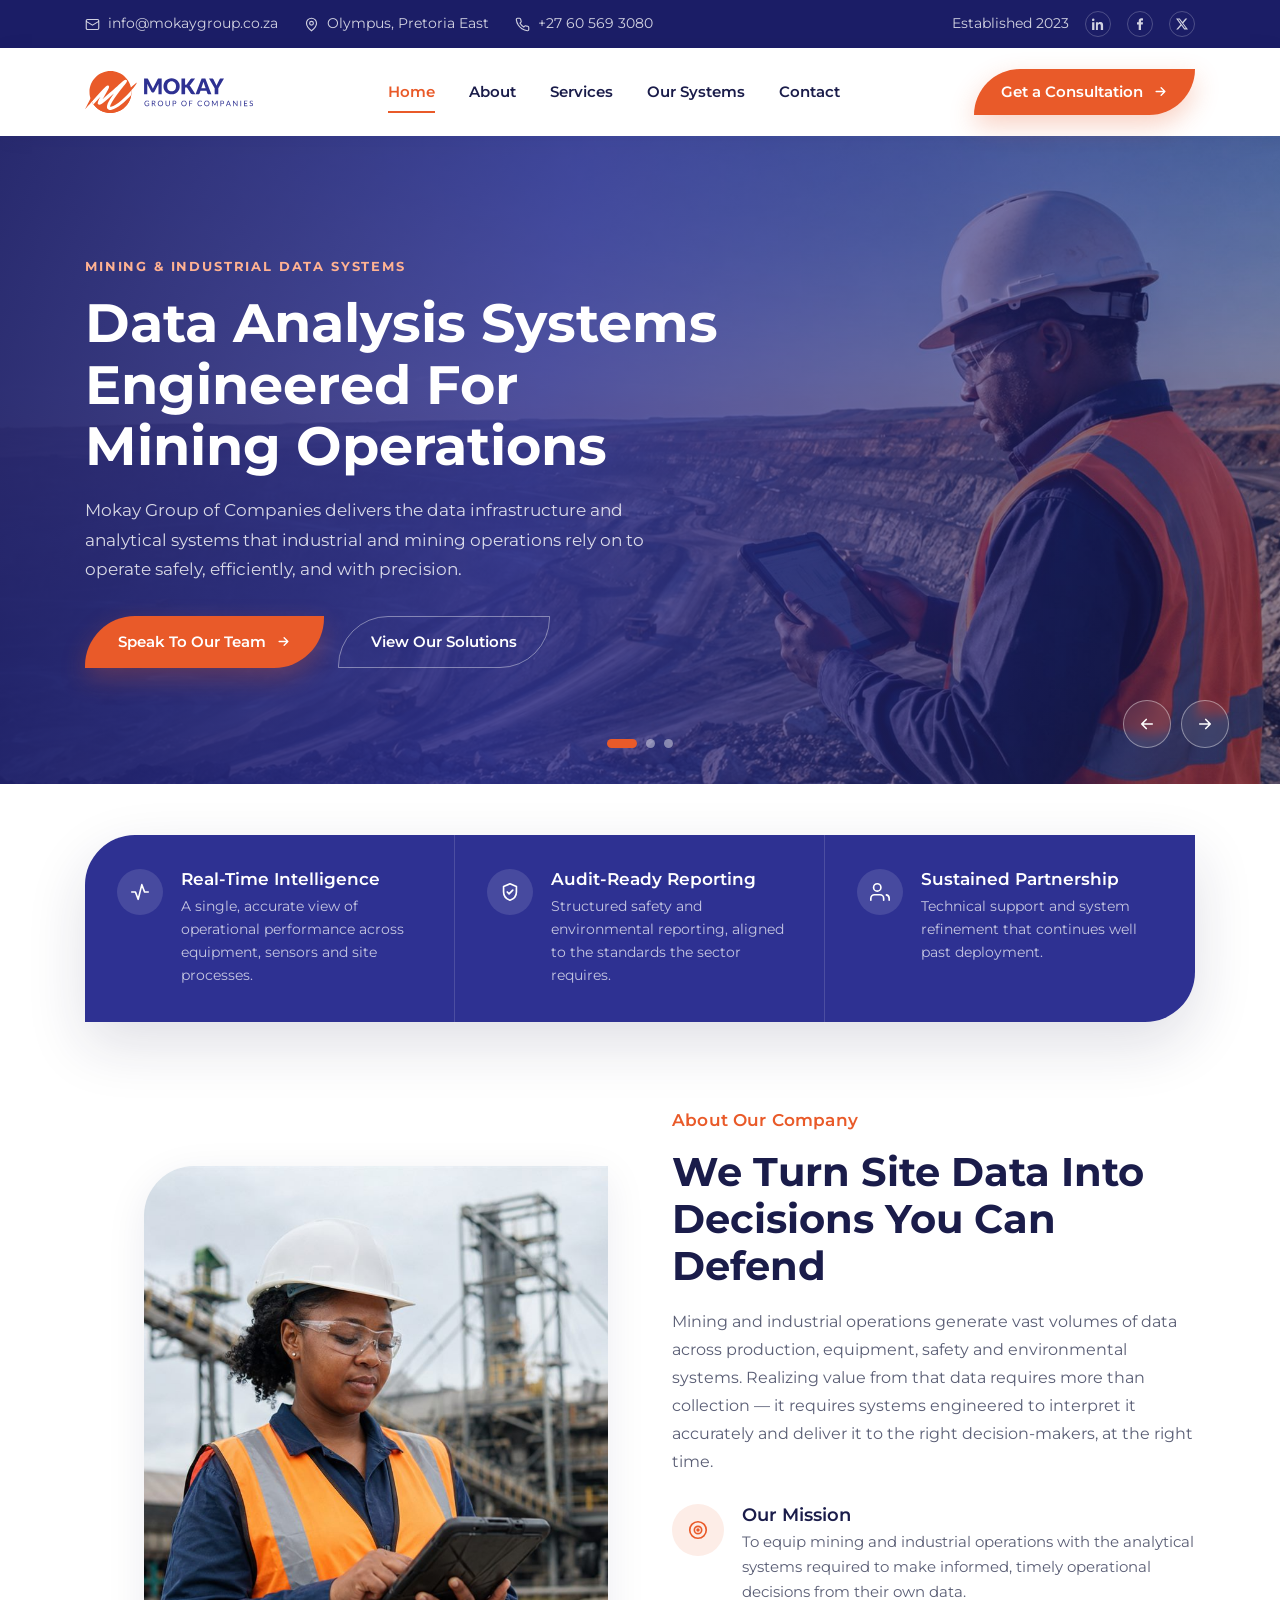
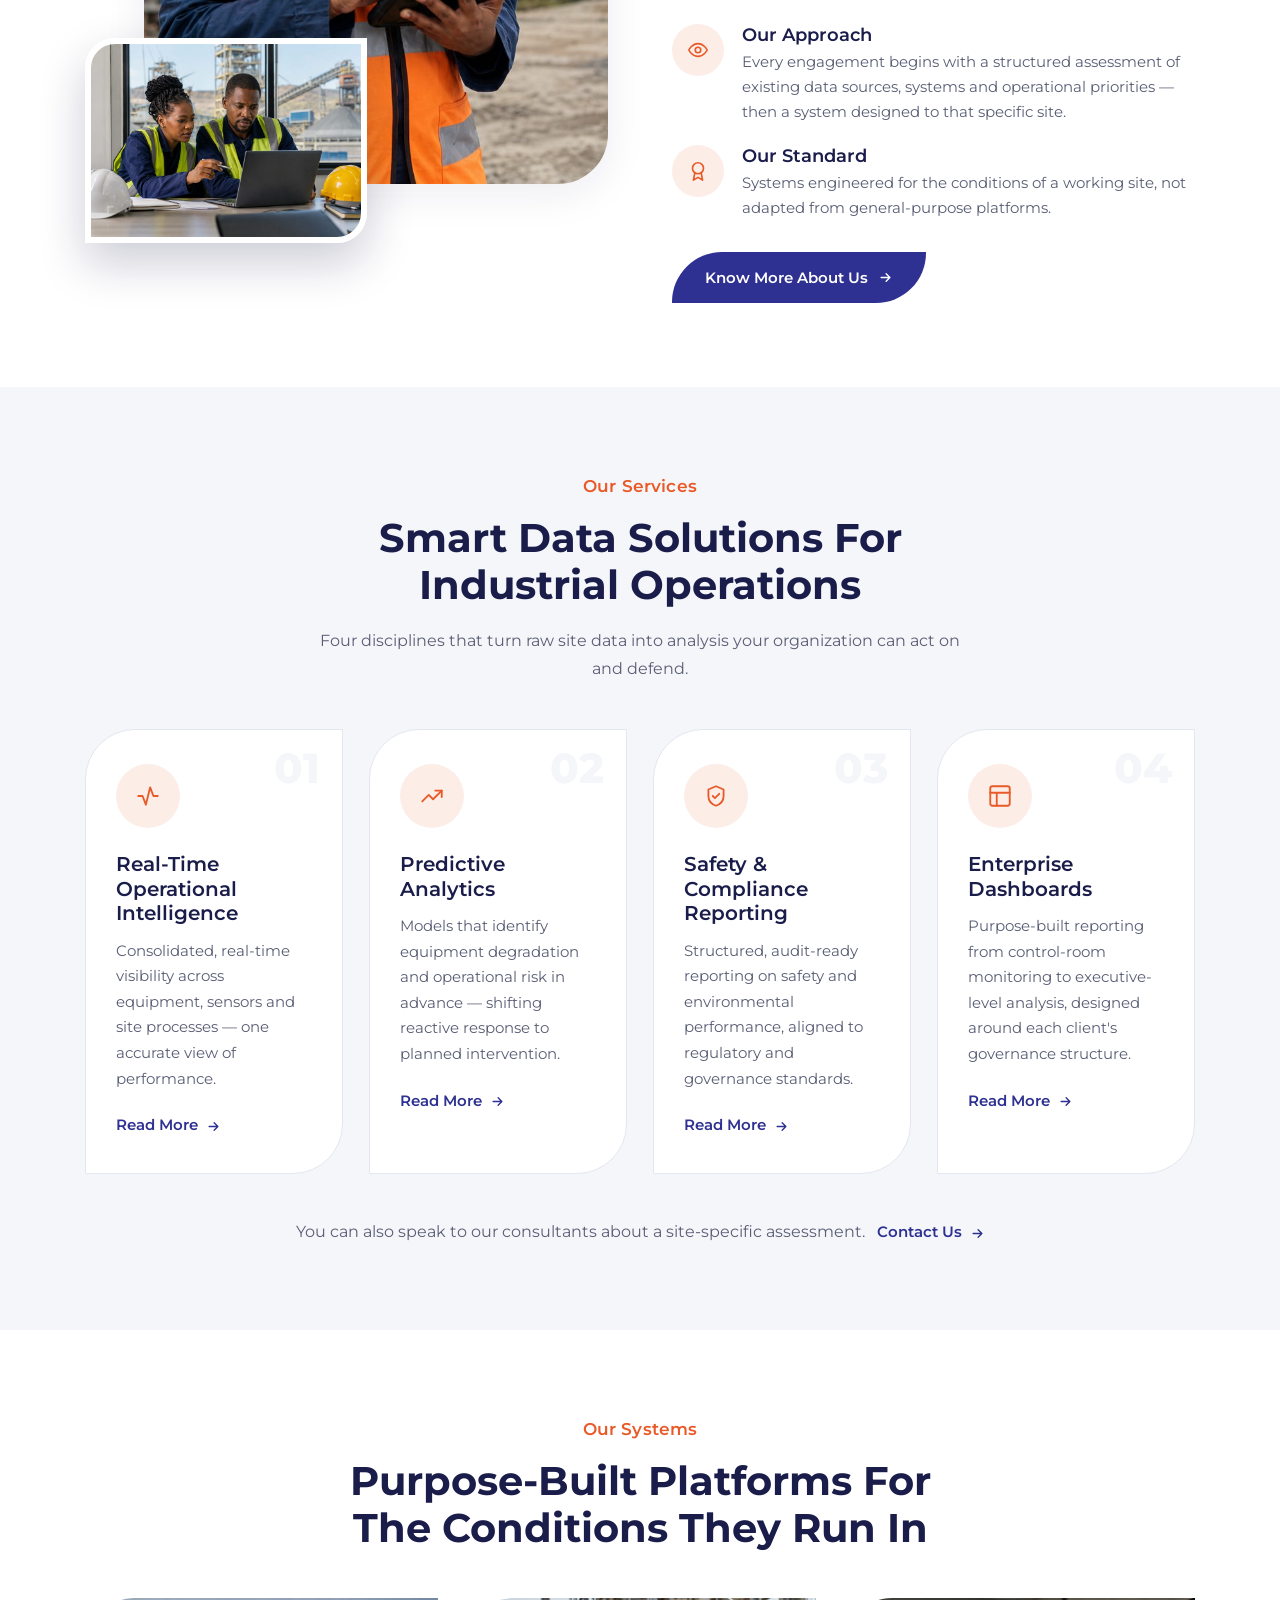
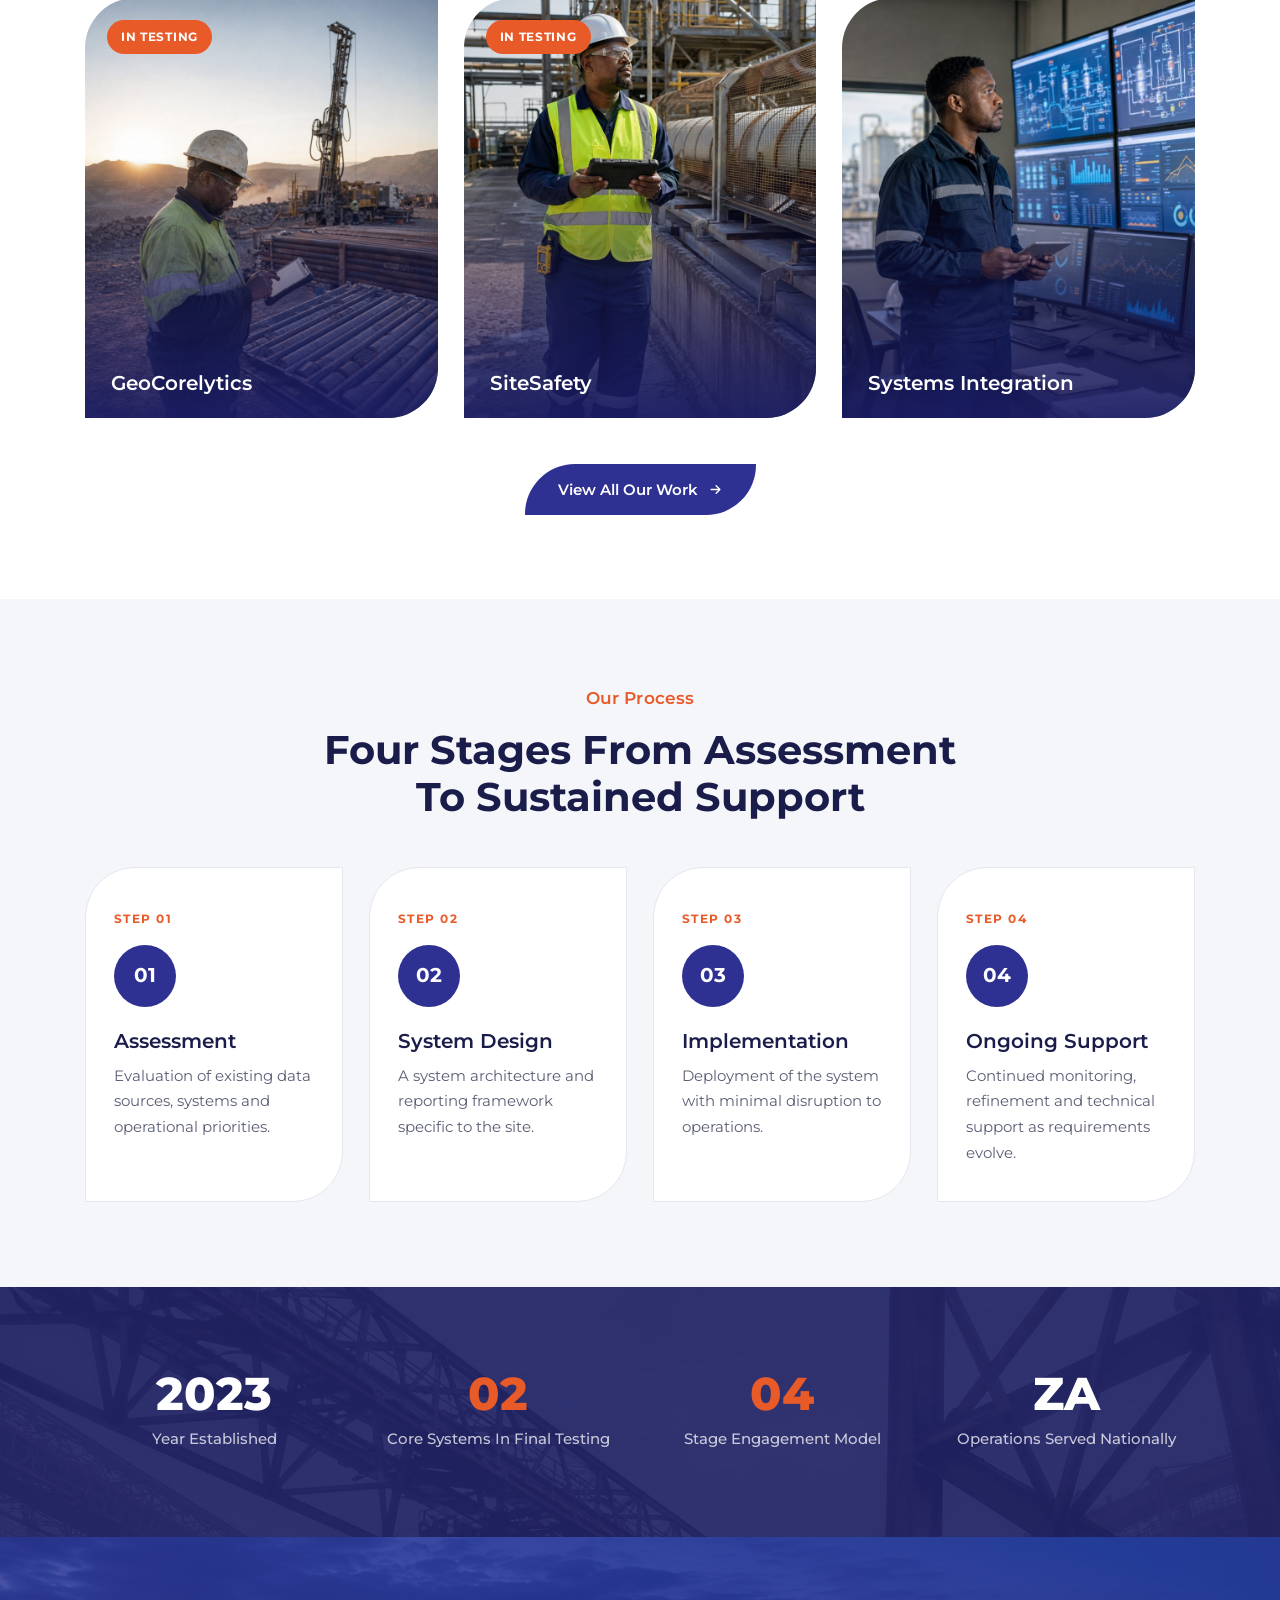
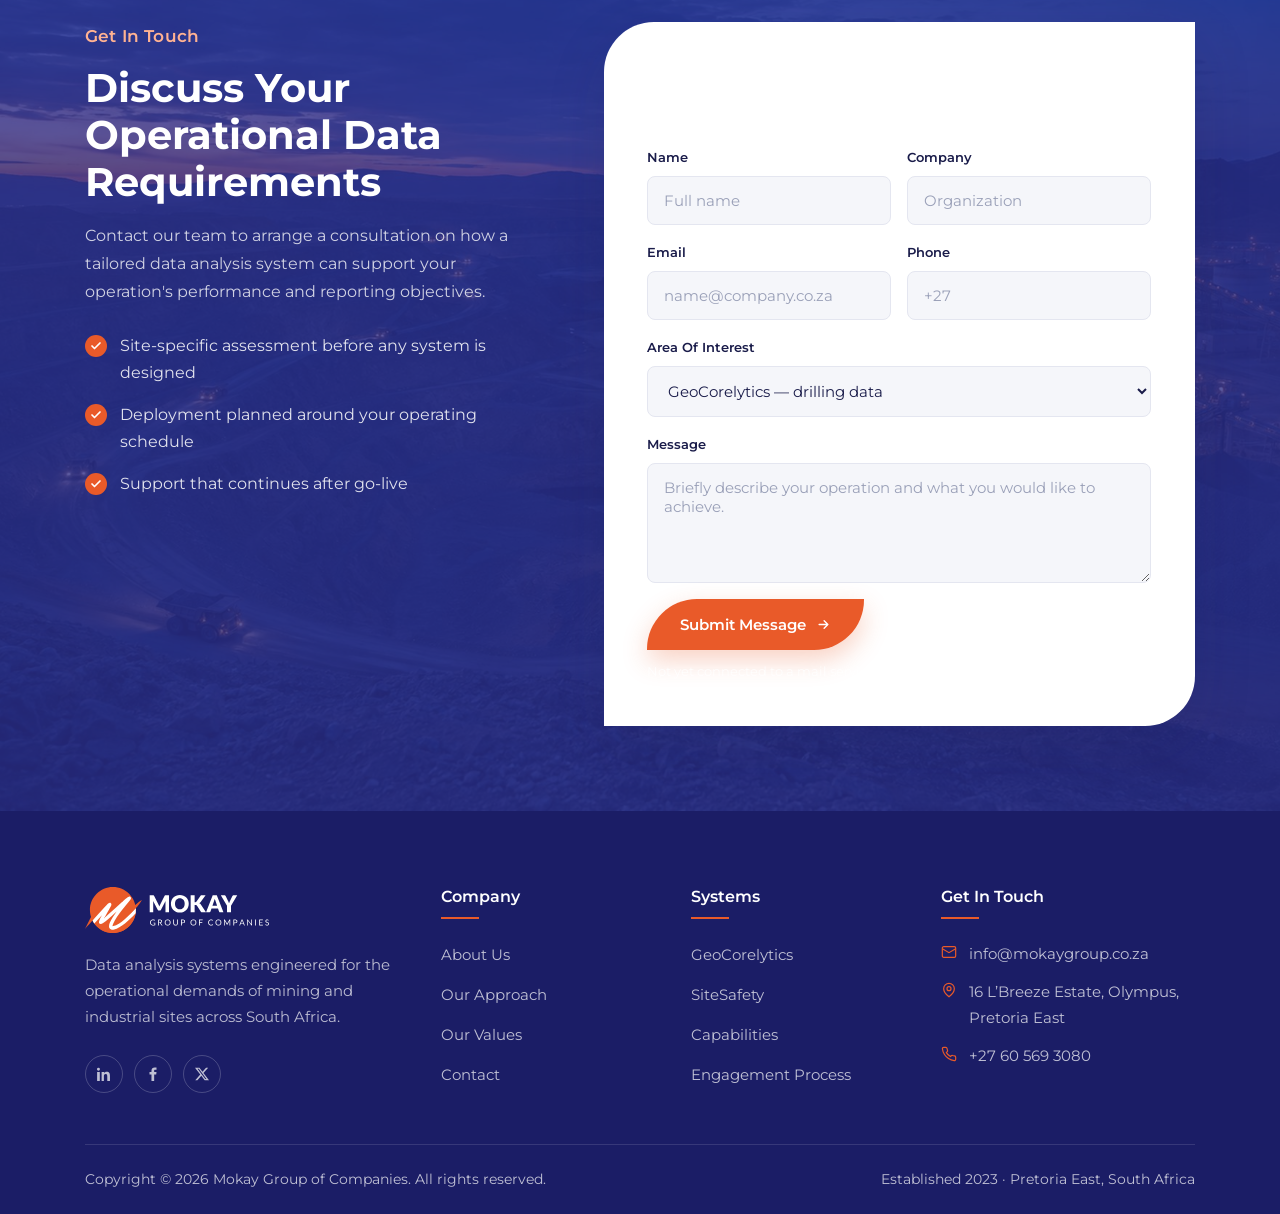
==== index.html @ 02640b0d "Add Mokay Group of Companies marketing website Static four-page site — no build step, no dependencie" ====
<!DOCTYPE html>
<html lang="en">
<head>
<meta charset="UTF-8">
<meta name="viewport" content="width=device-width,initial-scale=1">
<title>Mokay Group of Companies — Data Analysis Systems for Mining &amp; Industrial Operations</title>
<meta name="description" content="Mokay Group of Companies delivers the data infrastructure and analytical systems that industrial and mining operations rely on to operate safely, efficiently, and with precision. Pretoria East, South Africa.">
<link rel="icon" href="assets/favicon.svg" type="image/svg+xml">
<script>document.documentElement.classList.add("js");</script>
<link rel="stylesheet" href="assets/styles.css">
</head>
<body>

<!-- ============ TOP BAR ============ -->
<div class="topbar">
  <div class="container topbar-inner">
    <ul>
      <li>
        <svg class="arw" viewBox="0 0 24 24" fill="none" stroke="currentColor" stroke-width="1.8"><rect x="2" y="4" width="20" height="16" rx="2"/><path d="m2 7 10 6 10-6"/></svg>
        <a href="mailto:info@mokaygroup.co.za">info@mokaygroup.co.za</a>
      </li>
      <li>
        <svg class="arw" viewBox="0 0 24 24" fill="none" stroke="currentColor" stroke-width="1.8"><path d="M20 10c0 6-8 12-8 12s-8-6-8-12a8 8 0 0 1 16 0Z"/><circle cx="12" cy="10" r="3"/></svg>
        Olympus, Pretoria East
      </li>
      <li>
        <svg class="arw" viewBox="0 0 24 24" fill="none" stroke="currentColor" stroke-width="1.8"><path d="M22 16.9v3a2 2 0 0 1-2.2 2 19.8 19.8 0 0 1-8.6-3.1 19.5 19.5 0 0 1-6-6A19.8 19.8 0 0 1 2.1 4.2 2 2 0 0 1 4.1 2h3a2 2 0 0 1 2 1.7c.1 1 .4 1.9.7 2.8a2 2 0 0 1-.5 2.1L8.1 9.9a16 16 0 0 0 6 6l1.3-1.3a2 2 0 0 1 2.1-.4c.9.3 1.8.6 2.8.7a2 2 0 0 1 1.7 2Z"/></svg>
        <a href="tel:+27605693080">+27 60 569 3080</a>
      </li>
    </ul>
    <ul class="socials">
      <li>Established 2023</li>
      <li><a href="#" aria-label="LinkedIn"><svg width="12" height="12" viewBox="0 0 24 24" fill="currentColor"><path d="M4.98 3.5A2.5 2.5 0 1 1 0 3.5a2.5 2.5 0 0 1 4.98 0ZM.2 8.4h4.6V24H.2V8.4Zm7.7 0h4.4v2.1h.06c.61-1.1 2.1-2.3 4.34-2.3 4.64 0 5.5 3 5.5 6.9V24h-4.6v-7.9c0-1.9-.03-4.3-2.7-4.3-2.7 0-3.1 2-3.1 4.2V24H7.9V8.4Z"/></svg></a></li>
      <li><a href="#" aria-label="Facebook"><svg width="12" height="12" viewBox="0 0 24 24" fill="currentColor"><path d="M14 8.5V6.2c0-.9.2-1.4 1.6-1.4H18V.8C17.6.8 16.3.7 14.8.7c-3.2 0-5.4 2-5.4 5.6v2.2H6v4.3h3.4V24H14V12.8h3.5l.5-4.3H14Z"/></svg></a></li>
      <li><a href="#" aria-label="X"><svg width="12" height="12" viewBox="0 0 24 24" fill="currentColor"><path d="M18.9 1.2h3.7l-8.1 9.2 9.5 12.4h-7.4l-5.8-7.6-6.7 7.6H.4l8.6-9.9L0 1.2h7.6l5.2 6.9 6.1-6.9Zm-1.3 19.4h2L6.5 3.2h-2.2l13.3 17.4Z"/></svg></a></li>
    </ul>
  </div>
</div>

<!-- ============ HEADER ============ -->
<header class="header">
  <div class="container header-inner">
    <a class="logo" href="index.html" aria-label="Mokay Group of Companies — home">
      <img src="assets/logo.svg" alt="Mokay Group of Companies" width="168" height="42">
    </a>
    <ul class="menu" data-menu>
      <li><a href="index.html" class="active">Home</a></li>
      <li><a href="about.html">About</a></li>
      <li><a href="systems.html">Services</a></li>
      <li><a href="systems.html#systems">Our Systems</a></li>
      <li><a href="contact.html">Contact</a></li>
    </ul>
    <div class="header-right">
      <a href="contact.html" class="btn btn-orange">Get a Consultation
        <svg class="arw" viewBox="0 0 24 24" fill="none" stroke="currentColor" stroke-width="2.2" stroke-linecap="round" stroke-linejoin="round"><path d="M5 12h14M13 6l6 6-6 6"/></svg></a>
      <button class="burger" data-burger aria-label="Toggle menu"><span></span><span></span><span></span></button>
    </div>
  </div>
</header>

<!-- ============ HERO SLIDER ============ -->
<section class="hero" data-slider>
  <div class="slides">

    <div class="slide active">
      <img class="slide-bg" src="assets/img/hero-1.jpg" alt="Open-pit mine with haul trucks, and a mining engineer reviewing operational data on a rugged tablet" width="1920" height="900">
      <div class="slide-inner"><div class="container"><div class="slide-copy">
        <span class="subtitle">Mining &amp; Industrial Data Systems</span>
        <h1>Data Analysis Systems Engineered For Mining Operations</h1>
        <p>Mokay Group of Companies delivers the data infrastructure and analytical systems that industrial and mining operations rely on to operate safely, efficiently, and with precision.</p>
        <div class="slide-actions">
          <a href="contact.html" class="btn btn-orange">Speak To Our Team
            <svg class="arw" viewBox="0 0 24 24" fill="none" stroke="currentColor" stroke-width="2.2" stroke-linecap="round" stroke-linejoin="round"><path d="M5 12h14M13 6l6 6-6 6"/></svg></a>
          <a href="systems.html" class="btn btn-outline-light">View Our Solutions</a>
        </div>
      </div></div></div>
    </div>

    <div class="slide">
      <img class="slide-bg" src="assets/img/hero-2.jpg" alt="Industrial processing plant at golden hour with engineers walking the site" width="1920" height="900">
      <div class="slide-inner"><div class="container"><div class="slide-copy">
        <span class="subtitle">GeoCorelytics</span>
        <h1>From First Metre Drilled To Final Client Report</h1>
        <p>An integrated management system for geotechnical drilling operations — centralizing field data capture, real-time project monitoring and automated report generation in a single environment.</p>
        <div class="slide-actions">
          <a href="systems.html#geocorelytics" class="btn btn-orange">Explore GeoCorelytics
            <svg class="arw" viewBox="0 0 24 24" fill="none" stroke="currentColor" stroke-width="2.2" stroke-linecap="round" stroke-linejoin="round"><path d="M5 12h14M13 6l6 6-6 6"/></svg></a>
          <a href="contact.html" class="btn btn-outline-light">Request A Demo</a>
        </div>
      </div></div></div>
    </div>

    <div class="slide">
      <img class="slide-bg" src="assets/img/hero-3.jpg" alt="Control room operator monitoring live plant and production dashboards" width="1920" height="900">
      <div class="slide-inner"><div class="container"><div class="slide-copy">
        <span class="subtitle">SiteSafety</span>
        <h1>Real-Time HSE Visibility, Not A Monthly Retrospective</h1>
        <p>Health, safety and environmental data captured and processed as it happens — helping operations align with HSE regulatory requirements and maintain proactive oversight.</p>
        <div class="slide-actions">
          <a href="systems.html#sitesafety" class="btn btn-orange">Explore SiteSafety
            <svg class="arw" viewBox="0 0 24 24" fill="none" stroke="currentColor" stroke-width="2.2" stroke-linecap="round" stroke-linejoin="round"><path d="M5 12h14M13 6l6 6-6 6"/></svg></a>
          <a href="contact.html" class="btn btn-outline-light">Talk To Us</a>
        </div>
      </div></div></div>
    </div>

  </div>

  <div class="slider-nav">
    <button type="button" data-prev aria-label="Previous slide">
      <svg width="18" height="18" viewBox="0 0 24 24" fill="none" stroke="currentColor" stroke-width="2.2" stroke-linecap="round" stroke-linejoin="round"><path d="M19 12H5M11 18l-6-6 6-6"/></svg></button>
    <button type="button" data-next aria-label="Next slide">
      <svg width="18" height="18" viewBox="0 0 24 24" fill="none" stroke="currentColor" stroke-width="2.2" stroke-linecap="round" stroke-linejoin="round"><path d="M5 12h14M13 6l6 6-6 6"/></svg></button>
  </div>
  <div class="slider-dots" data-dots></div>
</section>

<!-- ============ FEATURE STRIP ============ -->
<div class="container">
  <div class="feature-strip reveal">
    <div class="fs">
      <span class="ico"><svg width="22" height="22" viewBox="0 0 24 24" fill="none" stroke="currentColor" stroke-width="1.8" stroke-linecap="round" stroke-linejoin="round"><path d="M3 12h4l3 8 4-16 3 8h4"/></svg></span>
      <div><h4>Real-Time Intelligence</h4><p>A single, accurate view of operational performance across equipment, sensors and site processes.</p></div>
    </div>
    <div class="fs">
      <span class="ico"><svg width="22" height="22" viewBox="0 0 24 24" fill="none" stroke="currentColor" stroke-width="1.8" stroke-linecap="round" stroke-linejoin="round"><path d="M12 3l7 3v6c0 4.5-3 7.6-7 9-4-1.4-7-4.5-7-9V6z"/><path d="M9 12l2 2 4-4"/></svg></span>
      <div><h4>Audit-Ready Reporting</h4><p>Structured safety and environmental reporting, aligned to the standards the sector requires.</p></div>
    </div>
    <div class="fs">
      <span class="ico"><svg width="22" height="22" viewBox="0 0 24 24" fill="none" stroke="currentColor" stroke-width="1.8" stroke-linecap="round" stroke-linejoin="round"><path d="M16 21v-2a4 4 0 0 0-4-4H6a4 4 0 0 0-4 4v2"/><circle cx="9" cy="7" r="4"/><path d="M22 21v-2a4 4 0 0 0-3-3.87"/></svg></span>
      <div><h4>Sustained Partnership</h4><p>Technical support and system refinement that continues well past deployment.</p></div>
    </div>
  </div>
</div>

<!-- ============ ABOUT ============ -->
<section class="section">
  <div class="container about-grid">
    <div class="about-media reveal">
      <img class="m-main" src="assets/img/about-2.jpg" alt="Engineer in hard hat and hi-vis capturing field data on a rugged tablet, processing plant behind" width="840" height="1000">
      <img class="m-inset" src="assets/img/about-1.jpg" alt="Two engineers reviewing operational data on a laptop in a site office" width="840" height="600">
    </div>
    <div class="reveal">
      <span class="subtitle">About Our Company</span>
      <h2>We Turn Site Data Into Decisions You Can Defend</h2>
      <p style="margin-top:18px">Mining and industrial operations generate vast volumes of data across production, equipment, safety and environmental systems. Realizing value from that data requires more than collection — it requires systems engineered to interpret it accurately and deliver it to the right decision-makers, at the right time.</p>
      <ul class="mv-list">
        <li>
          <span class="ico"><svg width="22" height="22" viewBox="0 0 24 24" fill="none" stroke="currentColor" stroke-width="1.8" stroke-linecap="round" stroke-linejoin="round"><circle cx="12" cy="12" r="9"/><circle cx="12" cy="12" r="4"/><circle cx="12" cy="12" r="1"/></svg></span>
          <div><h4>Our Mission</h4><p>To equip mining and industrial operations with the analytical systems required to make informed, timely operational decisions from their own data.</p></div>
        </li>
        <li>
          <span class="ico"><svg width="22" height="22" viewBox="0 0 24 24" fill="none" stroke="currentColor" stroke-width="1.8" stroke-linecap="round" stroke-linejoin="round"><path d="M2 12s3.5-7 10-7 10 7 10 7-3.5 7-10 7-10-7-10-7Z"/><circle cx="12" cy="12" r="3"/></svg></span>
          <div><h4>Our Approach</h4><p>Every engagement begins with a structured assessment of existing data sources, systems and operational priorities — then a system designed to that specific site.</p></div>
        </li>
        <li>
          <span class="ico"><svg width="22" height="22" viewBox="0 0 24 24" fill="none" stroke="currentColor" stroke-width="1.8" stroke-linecap="round" stroke-linejoin="round"><circle cx="12" cy="9" r="6"/><path d="M8.5 14 7 22l5-3 5 3-1.5-8"/></svg></span>
          <div><h4>Our Standard</h4><p>Systems engineered for the conditions of a working site, not adapted from general-purpose platforms.</p></div>
        </li>
      </ul>
      <a href="about.html" class="btn btn-navy" style="margin-top:32px">Know More About Us
        <svg class="arw" viewBox="0 0 24 24" fill="none" stroke="currentColor" stroke-width="2.2" stroke-linecap="round" stroke-linejoin="round"><path d="M5 12h14M13 6l6 6-6 6"/></svg></a>
    </div>
  </div>
</section>

<!-- ============ SERVICES ============ -->
<section class="section gray">
  <div class="container">
    <div class="section-head center reveal">
      <span class="subtitle">Our Services</span>
      <h2>Smart Data Solutions For Industrial Operations</h2>
      <p>Four disciplines that turn raw site data into analysis your organization can act on and defend.</p>
    </div>
    <div class="cards-4">
      <article class="service-card reveal">
        <span class="num">01</span>
        <span class="ico"><svg width="26" height="26" viewBox="0 0 24 24" fill="none" stroke="currentColor" stroke-width="1.7" stroke-linecap="round" stroke-linejoin="round"><path d="M3 12h4l3 8 4-16 3 8h4"/></svg></span>
        <h3>Real-Time Operational Intelligence</h3>
        <p>Consolidated, real-time visibility across equipment, sensors and site processes — one accurate view of performance.</p>
        <a href="systems.html#capabilities" class="link-more">Read More
          <svg class="arw" viewBox="0 0 24 24" fill="none" stroke="currentColor" stroke-width="2.2" stroke-linecap="round" stroke-linejoin="round"><path d="M5 12h14M13 6l6 6-6 6"/></svg></a>
      </article>
      <article class="service-card reveal">
        <span class="num">02</span>
        <span class="ico"><svg width="26" height="26" viewBox="0 0 24 24" fill="none" stroke="currentColor" stroke-width="1.7" stroke-linecap="round" stroke-linejoin="round"><path d="M3 17l6-6 4 4 8-8"/><path d="M15 7h6v6"/></svg></span>
        <h3>Predictive Analytics</h3>
        <p>Models that identify equipment degradation and operational risk in advance — shifting reactive response to planned intervention.</p>
        <a href="systems.html#capabilities" class="link-more">Read More
          <svg class="arw" viewBox="0 0 24 24" fill="none" stroke="currentColor" stroke-width="2.2" stroke-linecap="round" stroke-linejoin="round"><path d="M5 12h14M13 6l6 6-6 6"/></svg></a>
      </article>
      <article class="service-card reveal">
        <span class="num">03</span>
        <span class="ico"><svg width="26" height="26" viewBox="0 0 24 24" fill="none" stroke="currentColor" stroke-width="1.7" stroke-linecap="round" stroke-linejoin="round"><path d="M12 3l7 3v6c0 4.5-3 7.6-7 9-4-1.4-7-4.5-7-9V6z"/><path d="M9 12l2 2 4-4"/></svg></span>
        <h3>Safety &amp; Compliance Reporting</h3>
        <p>Structured, audit-ready reporting on safety and environmental performance, aligned to regulatory and governance standards.</p>
        <a href="systems.html#capabilities" class="link-more">Read More
          <svg class="arw" viewBox="0 0 24 24" fill="none" stroke="currentColor" stroke-width="2.2" stroke-linecap="round" stroke-linejoin="round"><path d="M5 12h14M13 6l6 6-6 6"/></svg></a>
      </article>
      <article class="service-card reveal">
        <span class="num">04</span>
        <span class="ico"><svg width="26" height="26" viewBox="0 0 24 24" fill="none" stroke="currentColor" stroke-width="1.7" stroke-linecap="round" stroke-linejoin="round"><rect x="3" y="3" width="18" height="18" rx="2"/><path d="M3 9h18M9 21V9"/></svg></span>
        <h3>Enterprise Dashboards</h3>
        <p>Purpose-built reporting from control-room monitoring to executive-level analysis, designed around each client's governance structure.</p>
        <a href="systems.html#capabilities" class="link-more">Read More
          <svg class="arw" viewBox="0 0 24 24" fill="none" stroke="currentColor" stroke-width="2.2" stroke-linecap="round" stroke-linejoin="round"><path d="M5 12h14M13 6l6 6-6 6"/></svg></a>
      </article>
    </div>
    <p class="reveal" style="text-align:center;margin-top:44px;font-size:.98rem">
      You can also speak to our consultants about a site-specific assessment.
      <a href="contact.html" class="link-more" style="margin-left:8px">Contact Us
        <svg class="arw" viewBox="0 0 24 24" fill="none" stroke="currentColor" stroke-width="2.2" stroke-linecap="round" stroke-linejoin="round"><path d="M5 12h14M13 6l6 6-6 6"/></svg></a>
    </p>
  </div>
</section>

<!-- ============ SYSTEMS ============ -->
<section class="section" id="systems">
  <div class="container">
    <div class="section-head center reveal">
      <span class="subtitle">Our Systems</span>
      <h2>Purpose-Built Platforms For The Conditions They Run In</h2>
    </div>
    <div class="cards-3">
      <article class="sys-card reveal">
        <span class="tag">In Testing</span>
        <img src="assets/img/system-1.jpg" alt="Drill rig operating on a mine site at first light with a technician logging data" width="840" height="1000">
        <div class="caption">
          <h3>GeoCorelytics</h3>
          <p>Geotechnical drilling data — borehole planning, field capture, sample management and automated client-ready reporting.</p>
        </div>
      </article>
      <article class="sys-card reveal">
        <span class="tag">In Testing</span>
        <img src="assets/img/system-2.jpg" alt="HSE officer carrying out a safety inspection walk-through of a processing plant" width="840" height="1000">
        <div class="caption">
          <h3>SiteSafety</h3>
          <p>Real-time health, safety and environmental analytics supporting proactive, evidence-based regulatory alignment.</p>
        </div>
      </article>
      <article class="sys-card reveal">
        <img src="assets/img/system-3.jpg" alt="Site office with multiple screens showing SCADA and plant performance dashboards" width="840" height="1000">
        <div class="caption">
          <h3>Systems Integration</h3>
          <p>SCADA systems, IoT devices and ERP platforms consolidated into one analytical environment.</p>
        </div>
      </article>
    </div>
    <div class="reveal" style="text-align:center;margin-top:46px">
      <a href="systems.html" class="btn btn-navy">View All Our Work
        <svg class="arw" viewBox="0 0 24 24" fill="none" stroke="currentColor" stroke-width="2.2" stroke-linecap="round" stroke-linejoin="round"><path d="M5 12h14M13 6l6 6-6 6"/></svg></a>
    </div>
  </div>
</section>

<!-- ============ PROCESS ============ -->
<section class="section gray">
  <div class="container">
    <div class="section-head center reveal">
      <span class="subtitle">Our Process</span>
      <h2>Four Stages From Assessment To Sustained Support</h2>
    </div>
    <div class="process">
      <div class="step reveal"><span class="k">Step 01</span><div class="circle">01</div>
        <h4>Assessment</h4><p>Evaluation of existing data sources, systems and operational priorities.</p></div>
      <div class="step reveal"><span class="k">Step 02</span><div class="circle">02</div>
        <h4>System Design</h4><p>A system architecture and reporting framework specific to the site.</p></div>
      <div class="step reveal"><span class="k">Step 03</span><div class="circle">03</div>
        <h4>Implementation</h4><p>Deployment of the system with minimal disruption to operations.</p></div>
      <div class="step reveal"><span class="k">Step 04</span><div class="circle">04</div>
        <h4>Ongoing Support</h4><p>Continued monitoring, refinement and technical support as requirements evolve.</p></div>
    </div>
  </div>
</section>

<!-- ============ COUNTER ============ -->
<section class="section counter-section">
  <img class="counter-bg" src="assets/img/counter-bg.jpg" alt="" aria-hidden="true" width="1920" height="600">
  <div class="container">
    <div class="counters">
      <div class="c reveal"><b>2023</b><span>Year Established</span></div>
      <div class="c reveal"><b><em data-count="2" data-pad="true">02</em></b><span>Core Systems In Final Testing</span></div>
      <div class="c reveal"><b><em data-count="4" data-pad="true">04</em></b><span>Stage Engagement Model</span></div>
      <div class="c reveal"><b>ZA</b><span>Operations Served Nationally</span></div>
    </div>
  </div>
</section>

<!-- ============ CTA / APPOINTMENT ============ -->
<section class="section cta-section white">
  <img class="cta-bg" src="assets/img/cta-bg.jpg" alt="" aria-hidden="true" width="1920" height="1200">
  <div class="container cta-inner">
    <div class="reveal">
      <span class="subtitle on-dark">Get In Touch</span>
      <h2>Discuss Your Operational Data Requirements</h2>
      <p style="margin-top:16px">Contact our team to arrange a consultation on how a tailored data analysis system can support your operation's performance and reporting objectives.</p>
      <ul class="check-list">
        <li><span class="tick"><svg width="12" height="12" viewBox="0 0 24 24" fill="none" stroke="currentColor" stroke-width="3.4" stroke-linecap="round" stroke-linejoin="round"><path d="M20 6L9 17l-5-5"/></svg></span>Site-specific assessment before any system is designed</li>
        <li><span class="tick"><svg width="12" height="12" viewBox="0 0 24 24" fill="none" stroke="currentColor" stroke-width="3.4" stroke-linecap="round" stroke-linejoin="round"><path d="M20 6L9 17l-5-5"/></svg></span>Deployment planned around your operating schedule</li>
        <li><span class="tick"><svg width="12" height="12" viewBox="0 0 24 24" fill="none" stroke="currentColor" stroke-width="3.4" stroke-linecap="round" stroke-linejoin="round"><path d="M20 6L9 17l-5-5"/></svg></span>Support that continues after go-live</li>
      </ul>
    </div>
    <div class="appointment reveal">
      <h3>Make An Appointment</h3>
      <p>Feel free to contact us — we don't share or spam your details.</p>
      <form class="form" data-form novalidate>
        <div class="frow">
          <div class="field"><label for="c-name">Name</label>
            <input id="c-name" name="name" type="text" placeholder="Full name" required></div>
          <div class="field"><label for="c-company">Company</label>
            <input id="c-company" name="company" type="text" placeholder="Organization" required></div>
        </div>
        <div class="frow">
          <div class="field"><label for="c-email">Email</label>
            <input id="c-email" name="email" type="email" placeholder="name@company.co.za" required></div>
          <div class="field"><label for="c-phone">Phone</label>
            <input id="c-phone" name="phone" type="tel" placeholder="+27"></div>
        </div>
        <div class="field"><label for="c-interest">Area Of Interest</label>
          <select id="c-interest" name="interest">
            <option>GeoCorelytics — drilling data</option>
            <option>SiteSafety — HSE analytics</option>
            <option>Operational data analytics</option>
            <option>Predictive maintenance</option>
            <option>Systems integration</option>
            <option>Something else</option>
          </select></div>
        <div class="field"><label for="c-msg">Message</label>
          <textarea id="c-msg" name="message" placeholder="Briefly describe your operation and what you would like to achieve." required></textarea></div>
        <div class="form-ok" role="status">
          <svg width="18" height="18" viewBox="0 0 24 24" fill="none" stroke="currentColor" stroke-width="2.4" stroke-linecap="round" stroke-linejoin="round"><path d="M20 6L9 17l-5-5"/></svg>
          Thank you — your enquiry has been captured. Our team will be in contact shortly.
        </div>
        <div>
          <button type="submit" class="btn btn-orange">Submit Message
            <svg class="arw" viewBox="0 0 24 24" fill="none" stroke="currentColor" stroke-width="2.2" stroke-linecap="round" stroke-linejoin="round"><path d="M5 12h14M13 6l6 6-6 6"/></svg></button>
          <p class="form-note">Not yet connected to a mail service — see the README before going live.</p>
        </div>
      </form>
    </div>
  </div>
</section>

<!-- ============ FOOTER ============ -->
<footer class="footer">
  <div class="container">
    <div class="footer-grid">
      <div>
        <div class="footer-logo"><img src="assets/logo-white.svg" alt="Mokay Group of Companies" width="184" height="46"></div>
        <p>Data analysis systems engineered for the operational demands of mining and industrial sites across South Africa.</p>
        <div class="socials-row">
          <a href="#" aria-label="LinkedIn"><svg width="14" height="14" viewBox="0 0 24 24" fill="currentColor"><path d="M4.98 3.5A2.5 2.5 0 1 1 0 3.5a2.5 2.5 0 0 1 4.98 0ZM.2 8.4h4.6V24H.2V8.4Zm7.7 0h4.4v2.1h.06c.61-1.1 2.1-2.3 4.34-2.3 4.64 0 5.5 3 5.5 6.9V24h-4.6v-7.9c0-1.9-.03-4.3-2.7-4.3-2.7 0-3.1 2-3.1 4.2V24H7.9V8.4Z"/></svg></a>
          <a href="#" aria-label="Facebook"><svg width="14" height="14" viewBox="0 0 24 24" fill="currentColor"><path d="M14 8.5V6.2c0-.9.2-1.4 1.6-1.4H18V.8C17.6.8 16.3.7 14.8.7c-3.2 0-5.4 2-5.4 5.6v2.2H6v4.3h3.4V24H14V12.8h3.5l.5-4.3H14Z"/></svg></a>
          <a href="#" aria-label="X"><svg width="14" height="14" viewBox="0 0 24 24" fill="currentColor"><path d="M18.9 1.2h3.7l-8.1 9.2 9.5 12.4h-7.4l-5.8-7.6-6.7 7.6H.4l8.6-9.9L0 1.2h7.6l5.2 6.9 6.1-6.9Zm-1.3 19.4h2L6.5 3.2h-2.2l13.3 17.4Z"/></svg></a>
        </div>
      </div>
      <div>
        <h5>Company</h5>
        <ul>
          <li><a href="about.html">About Us</a></li>
          <li><a href="about.html#approach">Our Approach</a></li>
          <li><a href="about.html#values">Our Values</a></li>
          <li><a href="contact.html">Contact</a></li>
        </ul>
      </div>
      <div>
        <h5>Systems</h5>
        <ul>
          <li><a href="systems.html#geocorelytics">GeoCorelytics</a></li>
          <li><a href="systems.html#sitesafety">SiteSafety</a></li>
          <li><a href="systems.html#capabilities">Capabilities</a></li>
          <li><a href="systems.html#process">Engagement Process</a></li>
        </ul>
      </div>
      <div>
        <h5>Get In Touch</h5>
        <ul>
          <li class="contact-li"><span class="ico"><svg width="16" height="16" viewBox="0 0 24 24" fill="none" stroke="currentColor" stroke-width="1.8"><rect x="2" y="4" width="20" height="16" rx="2"/><path d="m2 7 10 6 10-6"/></svg></span>
            <a href="mailto:info@mokaygroup.co.za">info@mokaygroup.co.za</a></li>
          <li class="contact-li"><span class="ico"><svg width="16" height="16" viewBox="0 0 24 24" fill="none" stroke="currentColor" stroke-width="1.8"><path d="M20 10c0 6-8 12-8 12s-8-6-8-12a8 8 0 0 1 16 0Z"/><circle cx="12" cy="10" r="3"/></svg></span>
            16 L’Breeze Estate, Olympus, Pretoria East</li>
          <li class="contact-li"><span class="ico"><svg width="16" height="16" viewBox="0 0 24 24" fill="none" stroke="currentColor" stroke-width="1.8"><path d="M22 16.9v3a2 2 0 0 1-2.2 2 19.8 19.8 0 0 1-8.6-3.1 19.5 19.5 0 0 1-6-6A19.8 19.8 0 0 1 2.1 4.2 2 2 0 0 1 4.1 2h3a2 2 0 0 1 2 1.7c.1 1 .4 1.9.7 2.8a2 2 0 0 1-.5 2.1L8.1 9.9a16 16 0 0 0 6 6l1.3-1.3a2 2 0 0 1 2.1-.4c.9.3 1.8.6 2.8.7a2 2 0 0 1 1.7 2Z"/></svg></span>
            <a href="tel:+27605693080">+27 60 569 3080</a></li>
        </ul>
      </div>
    </div>
    <div class="copyright">
      <span>Copyright © <span data-year>2026</span> Mokay Group of Companies. All rights reserved.</span>
      <span>Established 2023 · Pretoria East, South Africa</span>
    </div>
  </div>
</footer>

<button class="to-top" data-to-top aria-label="Back to top">
  <svg width="18" height="18" viewBox="0 0 24 24" fill="none" stroke="currentColor" stroke-width="2.4" stroke-linecap="round" stroke-linejoin="round"><path d="M12 19V5M5 12l7-7 7 7"/></svg>
</button>

<script src="assets/app.js"></script>
</body>
</html>
---- assets/styles.css ----
/* ============================================================
   Mokay Group of Companies
   Layout system referenced from techor-html.netlify.app
   Typeface: Montserrat · Brand: #E95A29 (orange) · #2E3192 (navy)
   ============================================================ */
@import url('https://fonts.googleapis.com/css2?family=Montserrat:ital,wght@0,300;0,400;0,500;0,600;0,700;0,800;1,400&display=swap');

:root{
  /* brand */
  --navy:#2E3192;
  --navy-deep:#1B1D66;
  --navy-soft:#4247BE;
  --orange:#E95A29;
  --orange-hi:#FF7444;
  --orange-soft:#FDEDE7;

  /* neutrals (Techor roles, Mokay-tinted) */
  --heading:#1A1C4A;
  --body:#5A5E75;
  --gray-bg:#F5F6FA;
  --white:#FFFFFF;
  --line:#E4E6F0;
  --line-dark:rgba(255,255,255,.16);

  --font:'Montserrat','Segoe UI',system-ui,-apple-system,sans-serif;

  --container:1140px;
  --gutter:15px;
  --pad-y:clamp(58px,6.6vw,104px);
  --top-h:48px;
  --nav-h:88px;

  --radius-card:50px 0 50px 0;   /* Techor's signature asymmetric corner */
  --shadow:0 10px 40px rgba(26,28,74,.08);
  --shadow-hover:0 22px 60px rgba(26,28,74,.14);
}

*{box-sizing:border-box;margin:0;padding:0}
html{scroll-behavior:smooth}
body{
  font-family:var(--font);font-size:16px;font-weight:400;line-height:1.75;
  color:var(--body);background:var(--white);
  -webkit-font-smoothing:antialiased;overflow-x:hidden;
}
img{max-width:100%;height:auto;display:block}
svg{display:block}
a{color:inherit;text-decoration:none}
a,button{-webkit-tap-highlight-color:transparent;appearance:none;outline:none;font-family:inherit}
a:focus-visible,button:focus-visible,input:focus-visible,select:focus-visible,textarea:focus-visible{
  outline:2px solid var(--orange);outline-offset:3px;border-radius:3px}
::selection{background:var(--orange);color:#fff}

.container{max-width:var(--container);margin:0 auto;padding:0 var(--gutter);width:100%}
.section{padding:var(--pad-y) 0}
.section.gray{background:var(--gray-bg)}
.section.navy{background:var(--navy);color:#fff}
.pt-0{padding-top:0}

/* ---------- typography ---------- */
h1,h2,h3,h4,h5,h6{font-family:var(--font);color:var(--heading);font-weight:700;line-height:1.2}
h1{font-size:clamp(2rem,4.2vw,3.4rem);line-height:1.14;text-transform:capitalize}
h2{font-size:clamp(1.75rem,3.1vw,2.65rem);line-height:1.18;text-transform:capitalize}
h3{font-size:clamp(1.2rem,1.6vw,1.5rem);font-weight:600}
h4{font-size:1.25rem;font-weight:600}
h5{font-size:1.05rem;font-weight:600}
p{color:var(--body)}
.lead{font-size:1.08rem;line-height:1.8}
.white h1,.white h2,.white h3,.white h4,.white h5{color:#fff}
.white p{color:rgba(255,255,255,.78)}

.subtitle{
  display:inline-block;font-size:1.05rem;font-weight:600;color:var(--orange);
  margin-bottom:14px;letter-spacing:.01em;
}
.subtitle.on-dark{color:#FFB292}
.section-head{max-width:660px;margin-bottom:clamp(30px,3.6vw,48px)}
.section-head.center{margin-left:auto;margin-right:auto;text-align:center}
.section-head p{margin-top:18px}

/* ---------- buttons ---------- */
.btn{
  display:inline-flex;align-items:center;gap:10px;
  font-size:.94rem;font-weight:600;line-height:1;
  padding:17px 32px;border:1px solid transparent;cursor:pointer;
  border-radius:50px 0 50px 0;
  transition:background .3s,color .3s,border-color .3s,transform .3s,box-shadow .3s;
}
.btn i{transition:transform .3s}
.btn:hover i{transform:translateX(4px)}
.btn-orange{background:var(--orange);color:#fff;box-shadow:0 10px 26px rgba(233,90,41,.28)}
.btn-orange:hover{background:var(--navy);box-shadow:0 14px 32px rgba(46,49,146,.3);transform:translateY(-2px)}
.btn-navy{background:var(--navy);color:#fff}
.btn-navy:hover{background:var(--orange);transform:translateY(-2px)}
.btn-white{background:#fff;color:var(--navy)}
.btn-white:hover{background:var(--orange);color:#fff;transform:translateY(-2px)}
.btn-outline{border-color:var(--line);color:var(--heading);background:#fff}
.btn-outline:hover{background:var(--navy);color:#fff;border-color:var(--navy)}
.btn-outline-light{border-color:rgba(255,255,255,.4);color:#fff}
.btn-outline-light:hover{background:#fff;color:var(--navy)}
.link-more{display:inline-flex;align-items:center;gap:8px;font-weight:600;font-size:.92rem;color:var(--navy)}
.link-more i{transition:transform .3s}
.link-more:hover{color:var(--orange)}
.link-more:hover i{transform:translateX(4px)}

/* arrow glyph (no icon font dependency) */
.arw{width:15px;height:15px;flex:none}

/* ---------- top bar ---------- */
.topbar{background:var(--navy-deep);color:rgba(255,255,255,.8);font-size:.85rem}
.topbar-inner{display:flex;align-items:center;justify-content:space-between;gap:20px;height:var(--top-h)}
.topbar ul{list-style:none;display:flex;align-items:center;gap:26px;flex-wrap:wrap}
.topbar li{display:flex;align-items:center;gap:8px}
.topbar a:hover{color:var(--orange)}
.topbar .socials{gap:16px}
.topbar .socials a{display:grid;place-items:center;width:26px;height:26px;
  border:1px solid rgba(255,255,255,.22);border-radius:50%;transition:.3s}
.topbar .socials a:hover{background:var(--orange);border-color:var(--orange);color:#fff}
@media(max-width:860px){.topbar{display:none}}

/* ---------- header ---------- */
.header{background:#fff;box-shadow:0 2px 20px rgba(26,28,74,.06);position:relative;z-index:50}
.header.sticky{position:fixed;top:0;left:0;right:0;animation:dropIn .45s ease}
@keyframes dropIn{from{transform:translateY(-100%)}to{transform:translateY(0)}}
.header-inner{display:flex;align-items:center;justify-content:space-between;gap:26px;height:var(--nav-h)}
.logo img{height:42px;width:auto}
.menu{display:flex;align-items:center;gap:34px;list-style:none}
.menu > li > a{
  display:flex;align-items:center;gap:6px;font-size:.95rem;font-weight:600;color:var(--heading);
  padding:10px 0;position:relative;transition:color .25s;
}
.menu > li > a::after{content:"";position:absolute;left:0;bottom:2px;width:0;height:2px;
  background:var(--orange);transition:width .3s}
.menu > li > a:hover,.menu > li > a.active{color:var(--orange)}
.menu > li > a:hover::after,.menu > li > a.active::after{width:100%}
.header-right{display:flex;align-items:center;gap:16px}
.header-right .btn{padding:14px 26px}
.burger{display:none;width:46px;height:46px;border:1px solid var(--line);background:#fff;
  border-radius:8px;flex-direction:column;justify-content:center;align-items:center;gap:5px;cursor:pointer}
.burger span{display:block;width:20px;height:2px;background:var(--navy);border-radius:2px;transition:.3s}
.nav-open .burger span:nth-child(1){transform:translateY(7px) rotate(45deg)}
.nav-open .burger span:nth-child(2){opacity:0}
.nav-open .burger span:nth-child(3){transform:translateY(-7px) rotate(-45deg)}

@media(max-width:1040px){
  .burger{display:flex}
  .header-right .btn{display:none}
  .menu{
    position:fixed;left:0;right:0;top:var(--nav-h);flex-direction:column;align-items:stretch;gap:0;
    background:#fff;padding:8px 22px 26px;box-shadow:0 20px 40px rgba(26,28,74,.14);
    transform:translateY(-130%);transition:transform .45s cubic-bezier(.3,.85,.3,1);
    max-height:calc(100vh - var(--nav-h));overflow:auto;
  }
  .header.sticky .menu{position:fixed}
  .menu > li{border-bottom:1px solid var(--line)}
  .menu > li > a{padding:17px 0;font-size:1rem}
  .menu > li > a::after{display:none}
  .nav-open .menu{transform:translateY(0)}
}

/* ---------- hero slider ---------- */
.hero{position:relative;overflow:hidden;background:var(--navy-deep)}
.slides{position:relative;height:clamp(520px,72vh,660px)}
.slide{
  position:absolute;inset:0;opacity:0;visibility:hidden;
  transition:opacity .9s ease,visibility .9s;
}
.slide.active{opacity:1;visibility:visible}
.slide-bg{position:absolute;inset:0;width:100%;height:100%;object-fit:cover;
  transform:scale(1.06);transition:transform 7s linear}
.slide.active .slide-bg{transform:scale(1)}
.slide::after{content:"";position:absolute;inset:0;
  background:linear-gradient(100deg,rgba(27,29,102,.93) 0%,rgba(46,49,146,.82) 42%,rgba(27,29,102,.42) 100%)}
.slide-inner{position:relative;z-index:2;height:100%;display:flex;align-items:center}
.slide-copy{max-width:640px;color:#fff}
.slide-copy .subtitle{color:#FFB292;text-transform:uppercase;letter-spacing:.14em;font-size:.82rem;font-weight:700}
.slide-copy h1{color:#fff;margin-bottom:20px}
.slide-copy p{color:rgba(255,255,255,.82);font-size:1.05rem;max-width:56ch;margin-bottom:32px}
.slide-actions{display:flex;flex-wrap:wrap;gap:14px}

/* animate copy in on the active slide */
.slide.active .slide-copy > *{animation:slideUp .8s cubic-bezier(.2,.7,.3,1) backwards}
.slide.active .slide-copy > *:nth-child(1){animation-delay:.15s}
.slide.active .slide-copy > *:nth-child(2){animation-delay:.28s}
.slide.active .slide-copy > *:nth-child(3){animation-delay:.41s}
.slide.active .slide-copy > *:nth-child(4){animation-delay:.54s}
@keyframes slideUp{from{opacity:0;transform:translateY(30px)}to{opacity:1;transform:none}}

.slider-nav{position:absolute;right:clamp(16px,4vw,54px);bottom:clamp(20px,4vh,44px);
  z-index:3;display:flex;gap:10px}
.slider-nav button{width:48px;height:48px;border-radius:50%;border:1px solid rgba(255,255,255,.4);
  background:rgba(255,255,255,.08);color:#fff;display:grid;place-items:center;cursor:pointer;
  transition:.3s;backdrop-filter:blur(6px)}
.slider-nav button:hover{background:var(--orange);border-color:var(--orange)}
.slider-dots{position:absolute;left:0;right:0;bottom:clamp(20px,4vh,44px);z-index:3;
  display:flex;justify-content:center;gap:9px}
.slider-dots button{width:9px;height:9px;border-radius:50%;border:0;cursor:pointer;
  background:rgba(255,255,255,.42);transition:.3s;padding:0}
.slider-dots button.on{background:var(--orange);width:30px;border-radius:50px}
@media(max-width:700px){.slider-nav{display:none}}

/* ---------- feature strip under hero ----------
   Sits clear of the hero rather than overlapping it, so the slider dots and
   arrows stay reachable and the photograph is never clipped. */
.feature-strip{display:grid;grid-template-columns:repeat(3,1fr);gap:0;
  background:var(--navy);color:#fff;border-radius:50px 0 50px 0;overflow:hidden;
  margin-top:clamp(32px,4vw,58px);position:relative;z-index:5;box-shadow:var(--shadow-hover)}
.feature-strip .fs{padding:34px 32px;display:flex;gap:18px;align-items:flex-start;
  border-right:1px solid rgba(255,255,255,.14)}
.feature-strip .fs:last-child{border-right:0}
.feature-strip .ico{width:46px;height:46px;flex:none;border-radius:50%;display:grid;place-items:center;
  background:rgba(255,255,255,.12);color:#fff}
.feature-strip h4{color:#fff;font-size:1.05rem;margin-bottom:6px}
.feature-strip p{color:rgba(255,255,255,.72);font-size:.9rem;line-height:1.6}
@media(max-width:900px){.feature-strip{grid-template-columns:1fr;border-radius:30px 0 30px 0}
  .feature-strip .fs{border-right:0;border-bottom:1px solid rgba(255,255,255,.14)}
  .feature-strip .fs:last-child{border-bottom:0}}

/* ---------- about ---------- */
.about-grid{display:grid;grid-template-columns:1fr 1fr;gap:clamp(30px,5vw,70px);align-items:center}
/* .reverse flips an alternating row so the image sits left on desktop */
.about-grid.reverse > *:first-child{order:2}
.about-grid.reverse > *:last-child{order:1}

/* .media-fill — for rows where the copy runs much longer than the picture.
   The media column stretches to the copy height instead of floating centred,
   which is what was leaving a large dead band above and below the image. */
@media(min-width:901px){
  .about-grid.media-fill{align-items:stretch}
  /* only the media column becomes a flex box — the copy column must stay block flow */
  .about-grid.media-fill > .media-col{display:flex;min-height:0}
  .about-grid.media-fill > .media-col > img{height:100%;width:100%;object-fit:cover}
}

@media(max-width:900px){
  .about-grid{grid-template-columns:1fr}
  /* stacked to one column, always lead with the copy */
  .about-grid.reverse > *:first-child{order:1}
  .about-grid.reverse > *:last-child{order:2}
}

/* staggered two-image collage: tall portrait leads, landscape insets bottom-left */
.about-media{position:relative;
  padding-left:clamp(26px,4.6vw,62px);
  padding-bottom:clamp(34px,4.6vw,68px)}
.about-media img{border-radius:50px 0 50px 0;box-shadow:var(--shadow)}
/* 3:4 keeps the lead image tall enough to sit level with the copy beside it */
.about-media .m-main{width:100%;display:block;aspect-ratio:3/4;object-fit:cover}
.about-media .m-inset{position:absolute;left:0;bottom:0;width:54%;
  border-radius:30px 0 30px 0;border:6px solid #fff;
  box-shadow:0 20px 46px rgba(26,28,74,.22)}
@media(max-width:600px){
  .about-media{padding-left:clamp(18px,6vw,34px);padding-bottom:clamp(26px,7vw,44px)}
  .about-media .m-main{border-radius:34px 0 34px 0}
  .about-media .m-inset{border-radius:22px 0 22px 0;border-width:5px}
}

.mv-list{list-style:none;margin-top:28px;display:grid;gap:20px}
.mv-list li{display:flex;gap:18px;align-items:flex-start}
.mv-list .ico{width:52px;height:52px;flex:none;border-radius:50%;display:grid;place-items:center;
  background:var(--orange-soft);color:var(--orange);transition:.3s}
.mv-list li:hover .ico{background:var(--orange);color:#fff}
.mv-list h4{margin-bottom:4px;font-size:1.1rem}
.mv-list p{font-size:.95rem;line-height:1.65}

/* ---------- service cards ---------- */
.cards-4{display:grid;grid-template-columns:repeat(4,1fr);gap:26px}
.cards-3{display:grid;grid-template-columns:repeat(3,1fr);gap:26px}
.cards-2{display:grid;grid-template-columns:repeat(2,1fr);gap:26px}
@media(max-width:1040px){.cards-4{grid-template-columns:1fr 1fr}}
@media(max-width:900px){.cards-3{grid-template-columns:1fr 1fr}}
@media(max-width:640px){.cards-4,.cards-3,.cards-2{grid-template-columns:1fr}}

.service-card{
  background:#fff;padding:34px 30px;border-radius:var(--radius-card);
  border:1px solid var(--line);transition:transform .35s,box-shadow .35s,border-color .35s;
  position:relative;overflow:hidden;height:100%;
}
.service-card::before{content:"";position:absolute;inset:auto auto 0 0;width:100%;height:0;
  background:var(--navy);transition:height .4s cubic-bezier(.2,.7,.3,1);z-index:0}
.service-card:hover::before{height:100%}
.service-card > *{position:relative;z-index:1}
.service-card:hover{transform:translateY(-6px);box-shadow:var(--shadow-hover);border-color:transparent}
.service-card .ico{width:64px;height:64px;border-radius:50%;display:grid;place-items:center;
  background:var(--orange-soft);color:var(--orange);margin-bottom:24px;transition:.4s}
.service-card:hover .ico{background:var(--orange);color:#fff}
.service-card h3{margin-bottom:12px;transition:color .35s}
.service-card p{font-size:.94rem;line-height:1.7;margin-bottom:20px;transition:color .35s}
.service-card:hover h3{color:#fff}
.service-card:hover p{color:rgba(255,255,255,.8)}
.service-card:hover .link-more{color:#FFB292}
.service-card .num{position:absolute;right:22px;top:18px;font-size:2.6rem;font-weight:800;
  color:var(--gray-bg);line-height:1;z-index:0;transition:color .35s}
.service-card:hover .num{color:rgba(255,255,255,.1)}

/* ---------- system / project cards ---------- */
.sys-card{position:relative;border-radius:50px 0 50px 0;overflow:hidden;height:100%}
.sys-card img{width:100%;height:100%;object-fit:cover;transition:transform .7s cubic-bezier(.2,.7,.3,1)}
.sys-card:hover img{transform:scale(1.07)}
.sys-card::after{content:"";position:absolute;inset:0;
  background:linear-gradient(180deg,rgba(27,29,102,0) 38%,rgba(27,29,102,.92) 100%)}
.sys-card .caption{position:absolute;left:0;right:0;bottom:0;z-index:2;padding:28px 26px;color:#fff;
  transform:translateY(14px);transition:transform .4s}
.sys-card:hover .caption{transform:translateY(0)}
.sys-card .caption span{display:inline-block;font-size:.78rem;font-weight:700;letter-spacing:.1em;
  text-transform:uppercase;color:#FFB292;margin-bottom:8px}
.sys-card .caption h3{color:#fff;margin-bottom:8px}
.sys-card .caption p{color:rgba(255,255,255,.8);font-size:.9rem;line-height:1.6;
  max-height:0;overflow:hidden;opacity:0;transition:max-height .45s,opacity .45s}
.sys-card:hover .caption p{max-height:120px;opacity:1}
.sys-card .tag{position:absolute;top:22px;left:22px;z-index:2;background:var(--orange);color:#fff;
  font-size:.72rem;font-weight:700;letter-spacing:.06em;text-transform:uppercase;
  padding:7px 14px;border-radius:50px}

/* ---------- process ---------- */
.process{display:grid;grid-template-columns:repeat(4,1fr);gap:26px;position:relative}
@media(max-width:960px){.process{grid-template-columns:1fr 1fr}}
@media(max-width:560px){.process{grid-template-columns:1fr}}
.step{background:#fff;border:1px solid var(--line);border-radius:50px 0 50px 0;
  padding:36px 28px;position:relative;transition:transform .35s,box-shadow .35s}
.step:hover{transform:translateY(-6px);box-shadow:var(--shadow-hover)}
.step .k{display:inline-block;font-size:.75rem;font-weight:700;letter-spacing:.12em;
  text-transform:uppercase;color:var(--orange);margin-bottom:16px}
.step .circle{width:62px;height:62px;border-radius:50%;background:var(--navy);color:#fff;
  display:grid;place-items:center;font-weight:700;font-size:1.25rem;margin-bottom:22px;transition:.35s}
.step:hover .circle{background:var(--orange)}
.step h4{margin-bottom:10px}
.step p{font-size:.94rem;line-height:1.7}

/* ---------- counter ---------- */
.counter-section{position:relative;background:var(--navy-deep);color:#fff;overflow:hidden}
.counter-bg{position:absolute;inset:0;width:100%;height:100%;object-fit:cover;opacity:.16}
.counters{position:relative;z-index:2;display:grid;grid-template-columns:repeat(4,1fr);gap:26px;
  text-align:center}
.counters .c b{display:block;font-size:clamp(2rem,3.6vw,3rem);font-weight:800;color:#fff;line-height:1}
.counters .c b em{font-style:normal;color:var(--orange)}
.counters .c span{display:block;margin-top:10px;font-size:.92rem;color:rgba(255,255,255,.74);font-weight:500}
@media(max-width:760px){.counters{grid-template-columns:1fr 1fr;gap:34px 20px}}

/* ---------- CTA / appointment ---------- */
.cta-section{position:relative;overflow:hidden;background:var(--navy)}
.cta-bg{position:absolute;inset:0;width:100%;height:100%;object-fit:cover;opacity:.22}
.cta-inner{position:relative;z-index:2;display:grid;grid-template-columns:1fr 1fr;
  gap:clamp(30px,5vw,70px);align-items:start}
@media(max-width:900px){.cta-inner{grid-template-columns:1fr}}
.appointment{background:#fff;border-radius:50px 0 50px 0;padding:clamp(28px,3.4vw,44px);
  box-shadow:var(--shadow-hover)}
.appointment h3{margin-bottom:6px}
.appointment > p{font-size:.92rem;margin-bottom:24px}

/* ---------- forms ---------- */
.form{display:grid;gap:16px}
.frow{display:grid;grid-template-columns:1fr 1fr;gap:16px}
@media(max-width:560px){.frow{grid-template-columns:1fr}}
.field{display:flex;flex-direction:column;gap:7px}
.field label{font-size:.82rem;font-weight:600;color:var(--heading)}
.field input,.field select,.field textarea{
  font-family:inherit;font-size:.95rem;color:var(--heading);background:var(--gray-bg);
  border:1px solid var(--line);border-radius:8px;padding:14px 16px;transition:border-color .25s,background .25s;
}
.field textarea{min-height:120px;resize:vertical}
.field input:focus,.field select:focus,.field textarea:focus{border-color:var(--orange);background:#fff}
.field input::placeholder,.field textarea::placeholder{color:#9AA0B8}
.form-ok{display:none;align-items:center;gap:10px;padding:14px 16px;border-radius:8px;
  background:#E9F8F0;border:1px solid #B6E6CE;color:#1F7A4D;font-size:.9rem;font-weight:500}
.form-ok.show{display:flex}
.form-note{font-size:.82rem;color:var(--body);margin-top:10px}

/* ---------- system logo (transparent, flush with the copy) ---------- */
.sys-logo{display:block;margin:2px 0 12px;line-height:0}
.sys-logo img{height:clamp(36px,4vw,54px);width:auto}
.sys-sub{font-weight:600;color:var(--navy);margin-bottom:14px}

/* ---------- spec list (term on its own line, detail beneath) ---------- */
.spec-list{list-style:none;display:grid;gap:22px;margin-top:30px}
.spec-list li{display:flex;gap:15px;align-items:flex-start}
.spec-list .tick{width:24px;height:24px;flex:none;margin-top:2px;border-radius:50%;
  background:var(--orange);color:#fff;display:grid;place-items:center}
.spec-list .spec{display:flex;flex-direction:column;gap:4px}
.spec-list .spec b{font-size:1.04rem;font-weight:700;color:var(--heading);line-height:1.35}
.spec-list .spec span{font-size:.96rem;line-height:1.7;color:var(--body)}
.white .spec-list .spec b{color:#fff}
.white .spec-list .spec span{color:rgba(255,255,255,.8)}

/* ---------- why / checklist ---------- */
.check-list{list-style:none;display:grid;gap:14px;margin-top:26px}
.check-list li{display:flex;gap:13px;align-items:flex-start;font-size:.98rem}
.check-list .tick{width:22px;height:22px;flex:none;margin-top:3px;border-radius:50%;
  background:var(--orange);color:#fff;display:grid;place-items:center}
.white .check-list li{color:rgba(255,255,255,.86)}

/* ---------- page banner (inner pages) ---------- */
.banner{position:relative;background:var(--navy-deep);overflow:hidden;
  padding:clamp(84px,10vw,142px) 0}
/* The photograph is the point here. Navy stays heavy only under the heading
   on the left, then drops away quickly so the right two-thirds reads as image. */
.banner-bg{position:absolute;inset:0;width:100%;height:100%;object-fit:cover;opacity:1}
.banner::after{
  content:"";position:absolute;inset:0;
  background:
    /* fade out into the white section below */
    linear-gradient(180deg,transparent 62%,rgba(255,255,255,.16) 100%),
    /* legibility bed under the heading, falling off across the frame */
    linear-gradient(100deg,
      rgba(20,22,84,.88) 0%,
      rgba(27,29,102,.74) 28%,
      rgba(46,49,146,.44) 60%,
      rgba(46,49,146,.20) 100%);
}
/* keeps the heading readable wherever the photograph runs light */
.banner-inner{text-shadow:0 2px 20px rgba(10,11,40,.5)}
.banner-inner{position:relative;z-index:2;color:#fff}
.banner h1{color:#fff;margin-bottom:12px}
.crumbs{display:flex;gap:10px;align-items:center;font-size:.9rem;color:rgba(255,255,255,.88)}
.crumbs a:hover{color:var(--orange)}
.crumbs span{color:var(--orange)}

/* ---------- footer ---------- */
.footer{background:var(--navy-deep);color:rgba(255,255,255,.72);padding-top:clamp(56px,6vw,90px)}
.footer h5{color:#fff;font-size:1.02rem;margin-bottom:22px;position:relative;padding-bottom:12px}
.footer h5::after{content:"";position:absolute;left:0;bottom:0;width:38px;height:2px;background:var(--orange)}
.footer-grid{display:grid;grid-template-columns:1.5fr 1fr 1fr 1.2fr;gap:clamp(24px,3vw,44px);
  padding-bottom:clamp(38px,4vw,56px)}
@media(max-width:900px){.footer-grid{grid-template-columns:1fr 1fr}}
@media(max-width:560px){.footer-grid{grid-template-columns:1fr}}
.footer-logo img{height:46px;width:auto;margin-bottom:20px}
.footer p{font-size:.92rem;line-height:1.75;color:rgba(255,255,255,.7)}
.footer ul{list-style:none;display:grid;gap:12px}
.footer ul a{font-size:.93rem;transition:color .25s,padding-left .25s;display:inline-block}
.footer ul a:hover{color:var(--orange);padding-left:5px}
.footer .contact-li{display:flex;gap:12px;align-items:flex-start;font-size:.93rem}
.footer .contact-li .ico{color:var(--orange);flex:none;margin-top:3px}
.socials-row{display:flex;gap:11px;margin-top:24px}
.socials-row a{width:38px;height:38px;border-radius:50%;border:1px solid rgba(255,255,255,.2);
  display:grid;place-items:center;transition:.3s}
.socials-row a:hover{background:var(--orange);border-color:var(--orange);color:#fff}
.copyright{border-top:1px solid rgba(255,255,255,.12);padding:22px 0;
  display:flex;flex-wrap:wrap;gap:12px;justify-content:space-between;font-size:.88rem}

/* ---------- back to top ---------- */
.to-top{position:fixed;right:22px;bottom:22px;width:46px;height:46px;border-radius:50%;
  background:var(--orange);color:#fff;border:0;display:grid;place-items:center;cursor:pointer;
  opacity:0;visibility:hidden;transform:translateY(12px);transition:.35s;z-index:60;
  box-shadow:0 10px 26px rgba(233,90,41,.4)}
.to-top.show{opacity:1;visibility:visible;transform:none}
.to-top:hover{background:var(--navy)}

/* ============================================================
   MOBILE REFINEMENTS
   Touch targets to a 44px minimum, small labels lifted to a
   readable size, and spacing tightened for a narrow column.
   ============================================================ */
@media(max-width:900px){

  /* --- touch targets --- */
  .link-more{padding:9px 0;min-height:44px;align-items:center}
  .footer ul a{padding:9px 0;min-height:44px;display:flex;align-items:center}
  .footer ul a:hover{padding-left:0}
  .footer .contact-li{padding:7px 0;min-height:44px;align-items:center}
  .socials-row a{width:46px;height:46px}
  .topbar .socials a{width:38px;height:38px}
  .crumbs{gap:8px}
  .crumbs a{padding:11px 0;display:inline-flex;align-items:center;min-height:44px}
  .to-top{width:50px;height:50px;right:16px;bottom:16px}

  /* slider dots: small dot, 40px hit area */
  .slider-dots{gap:2px}
  .slider-dots button{width:40px;height:40px;padding:15px;background-clip:content-box}
  .slider-dots button.on{width:56px;border-radius:50px}

  /* --- legibility: lift the small uppercase labels --- */
  .sys-card .tag{font-size:.82rem;padding:8px 15px}
  .sys-card .caption span{font-size:.84rem}
  .step .k{font-size:.85rem}
  .subtitle{font-size:1rem}
  .footer p,.footer ul a,.footer li{font-size:.95rem}
  .copyright{font-size:.85rem;gap:8px}
  .form-note,.field label{font-size:.85rem}

  /* --- spacing --- */
  .section-head{margin-bottom:clamp(26px,6vw,36px)}
  .section-head p{margin-top:14px}
  .cards-4,.cards-3,.cards-2{gap:18px}
  .service-card{padding:28px 24px}
  .step{padding:28px 24px}
  .spec-list{gap:18px;margin-top:24px}
  .mv-list{gap:20px;margin-top:26px}
  .footer-grid{gap:26px 24px;padding-bottom:32px}
  .footer h5{margin-bottom:12px}
  .about-grid{gap:34px}
  .appointment{padding:26px 22px}

  /* the hero needs to breathe on a short phone viewport */
  .slides{height:auto;min-height:clamp(460px,78vh,620px)}
  .slide-copy p{font-size:1rem}
  .slide-actions .btn{padding:15px 24px}
}

@media(max-width:600px){
  .btn{padding:15px 24px;font-size:.9rem}
  .slide-actions{gap:10px}
  .slide-actions .btn{flex:1 1 auto;justify-content:center}
  .feature-strip .fs{padding:26px 24px}
  .counters{gap:28px 16px}
  .cta-inner{gap:26px}
}

/* ---------- reveal (JS-gated so content shows without JS) ---------- */
.js .reveal{opacity:0;transform:translateY(30px);
  transition:opacity .8s cubic-bezier(.2,.7,.3,1),transform .8s cubic-bezier(.2,.7,.3,1)}
.js .reveal.in{opacity:1;transform:none}
@media(prefers-reduced-motion:reduce){
  .js .reveal{opacity:1;transform:none;transition:none}
  .slide.active .slide-copy > *,.slide-bg{animation:none;transition:none;transform:none}
}
@media print{.js .reveal{opacity:1;transform:none}}
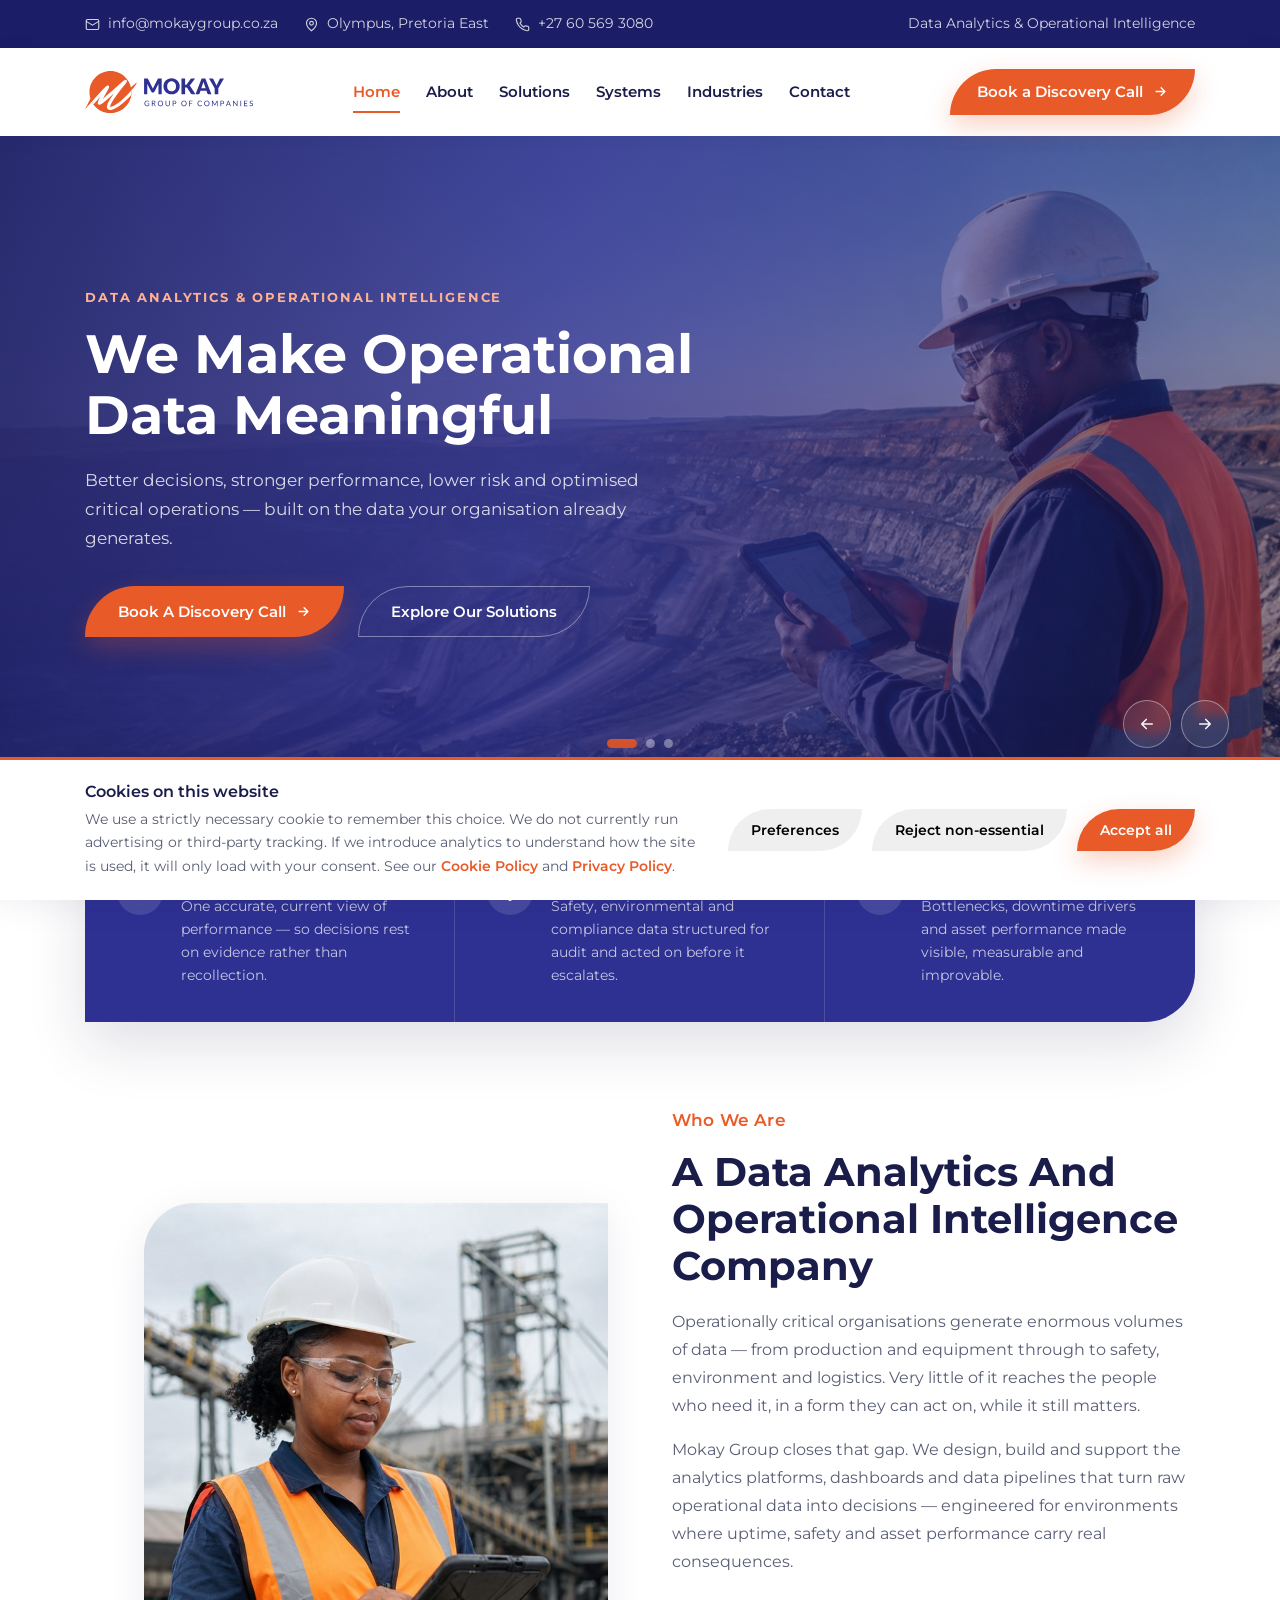
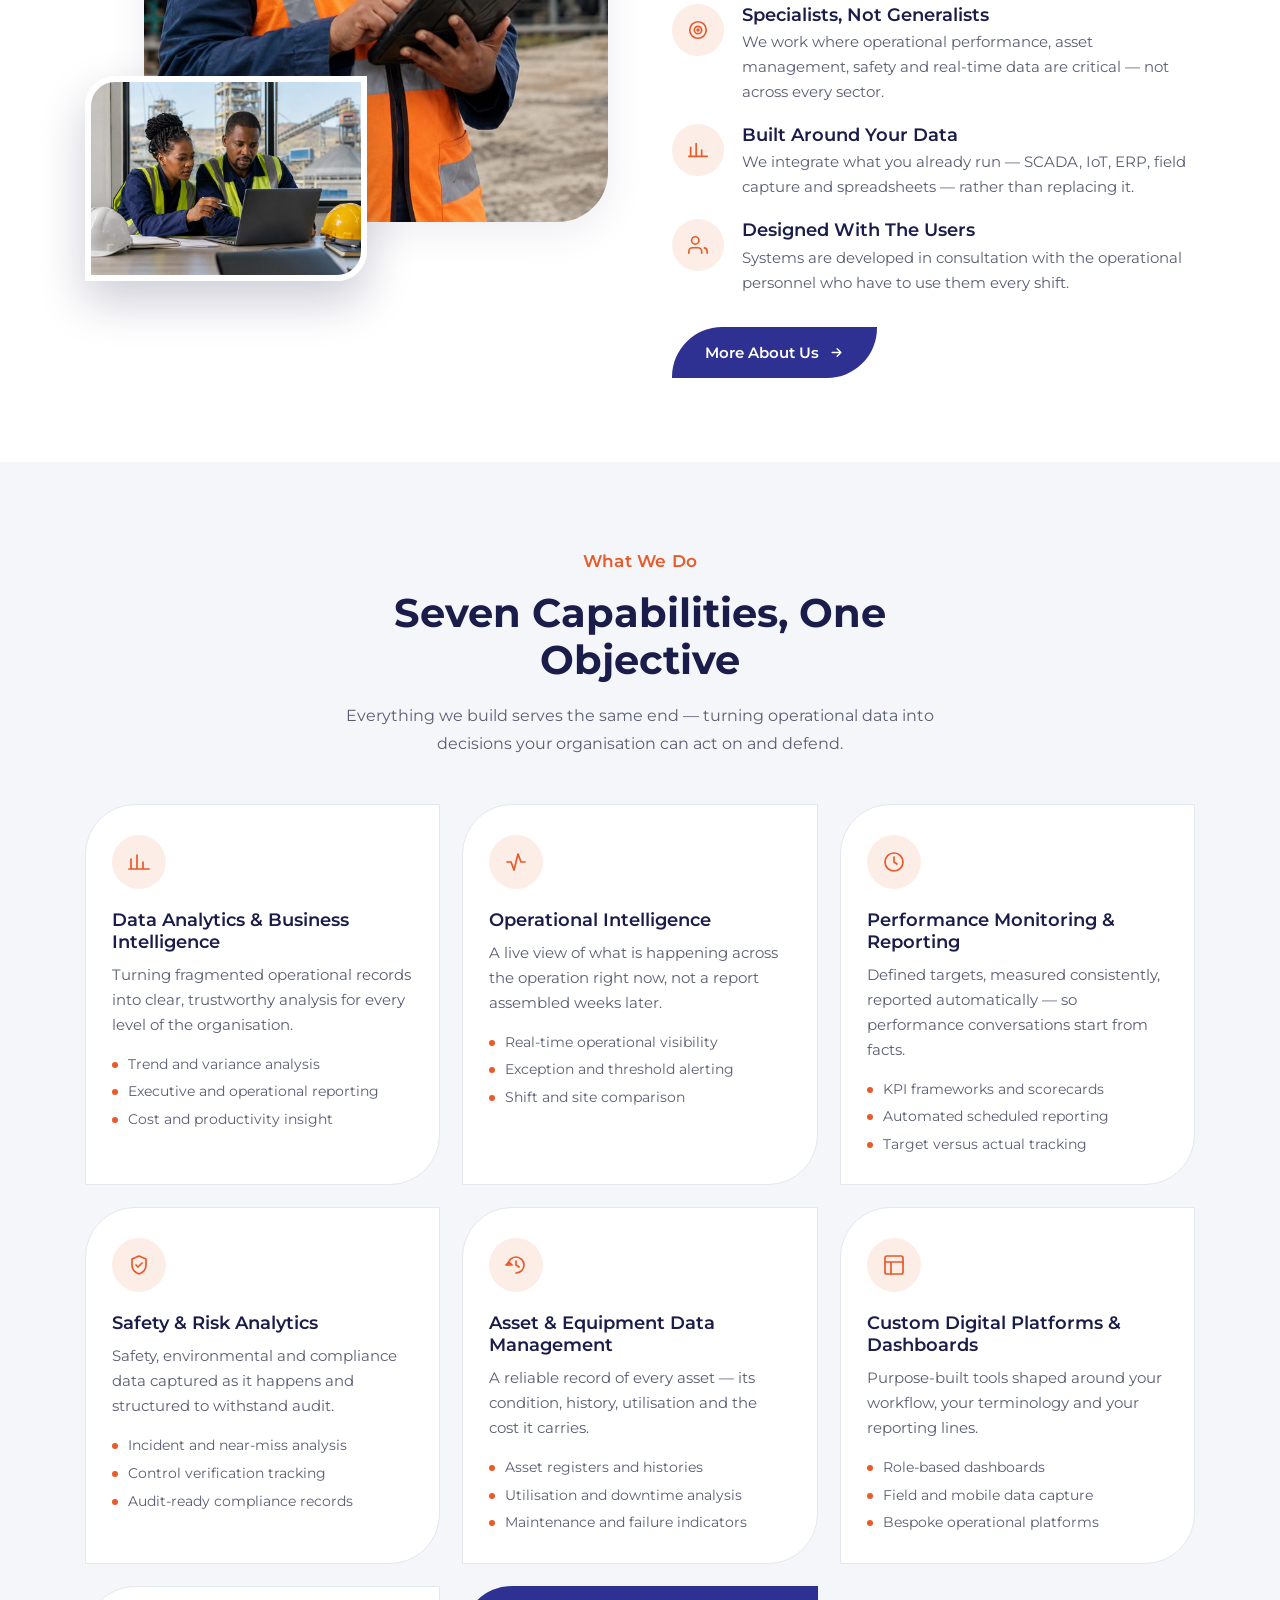
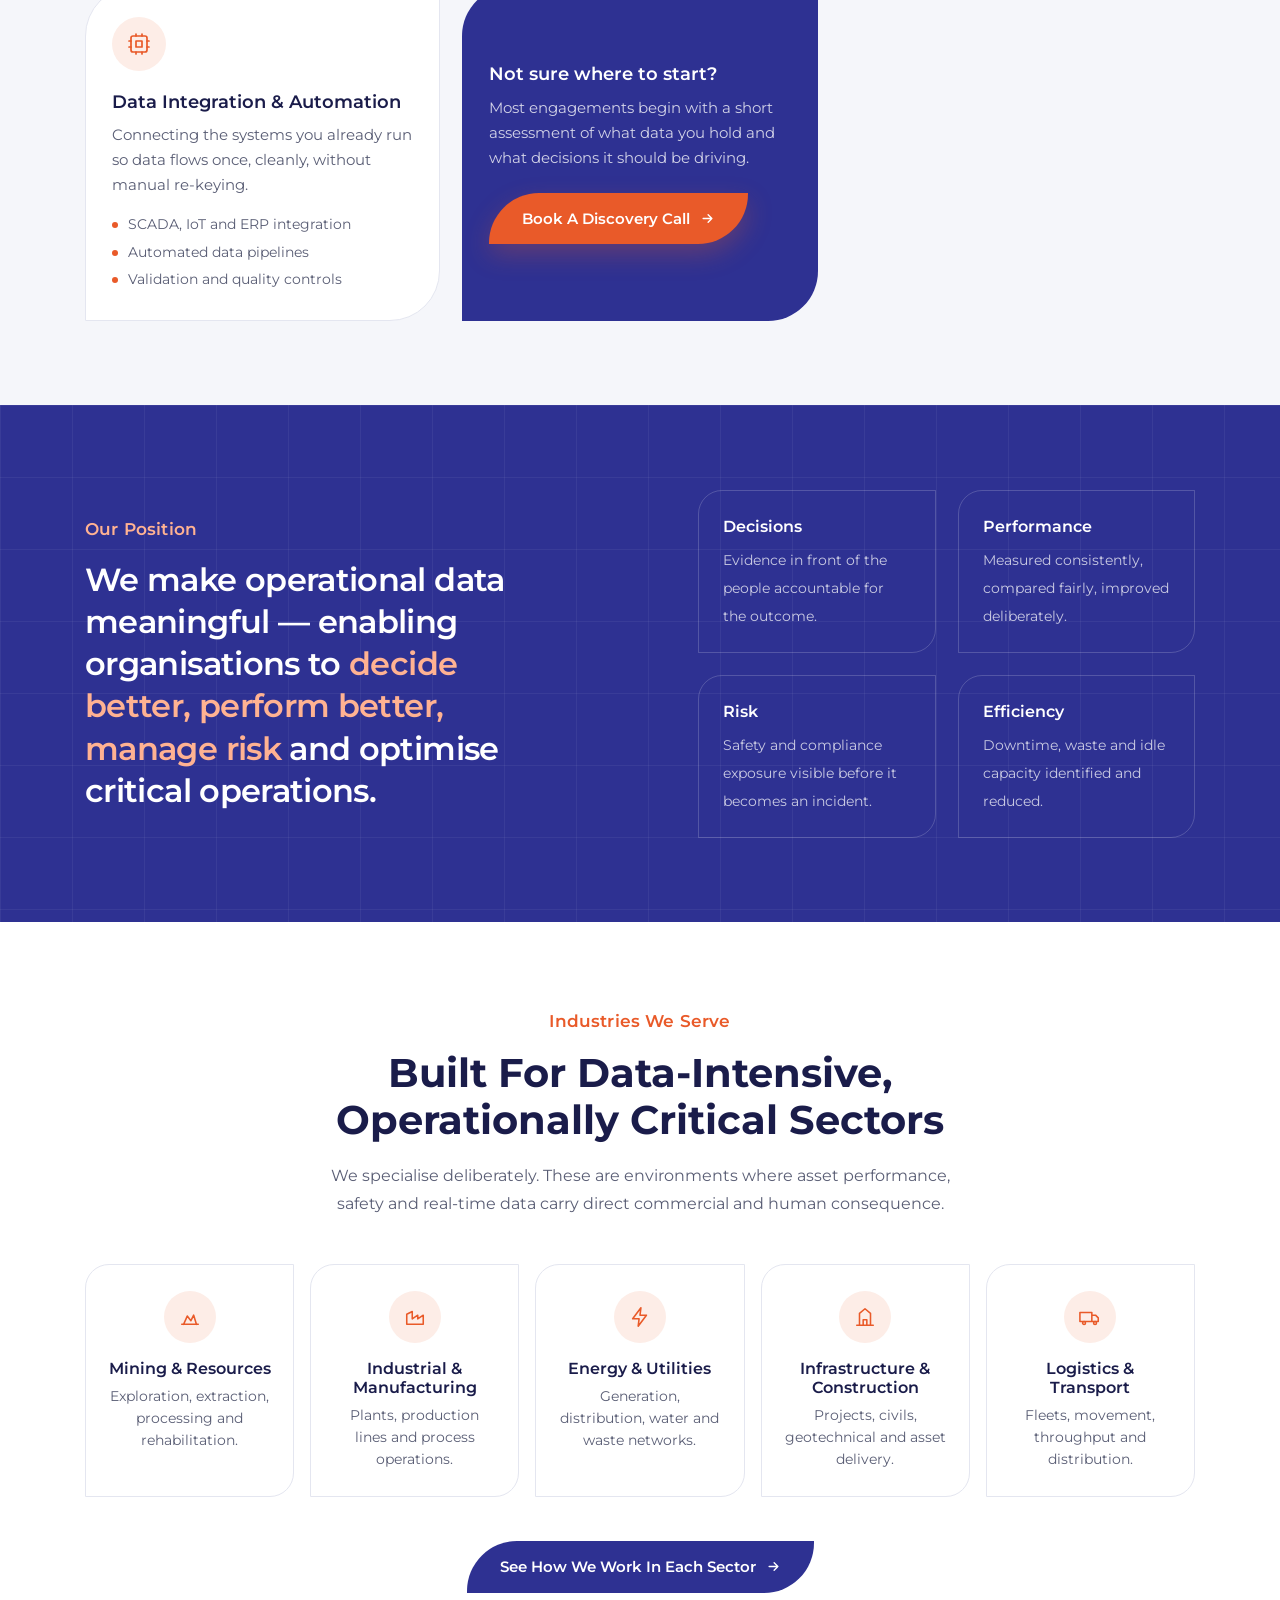
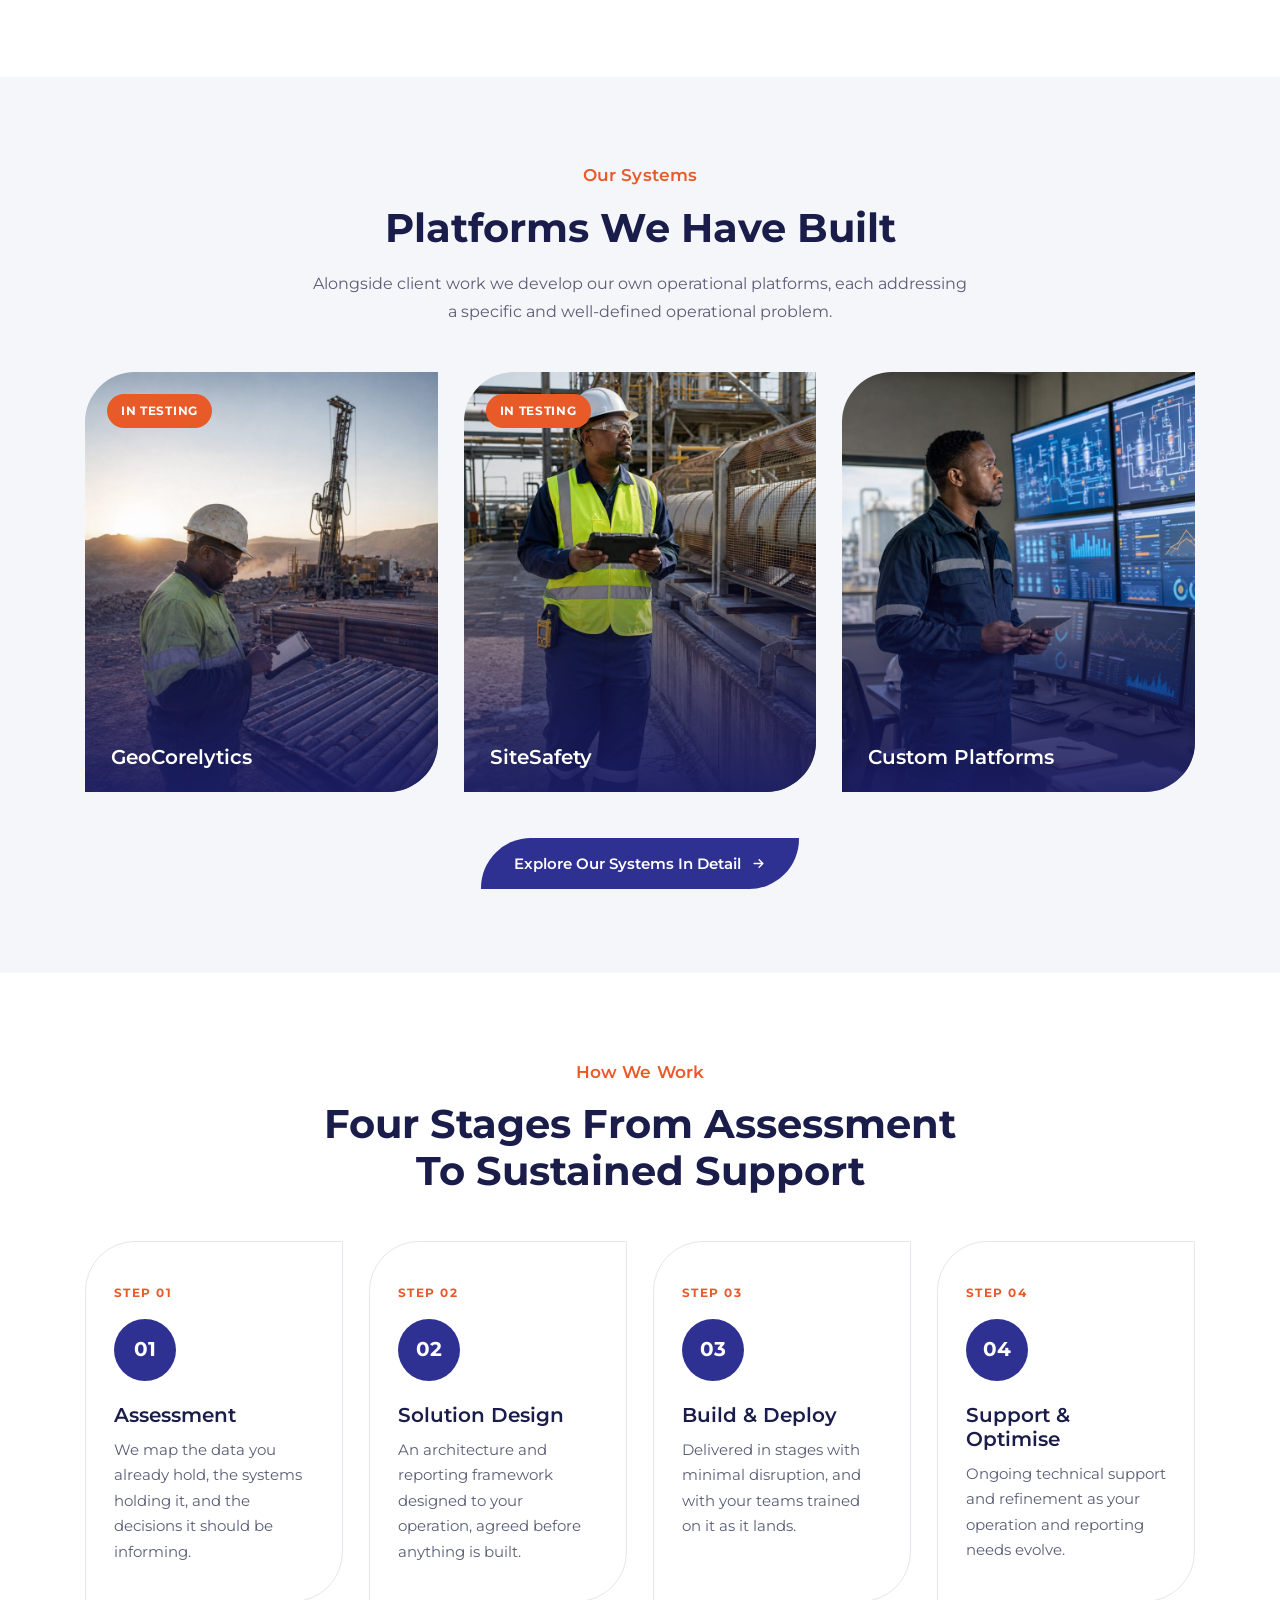
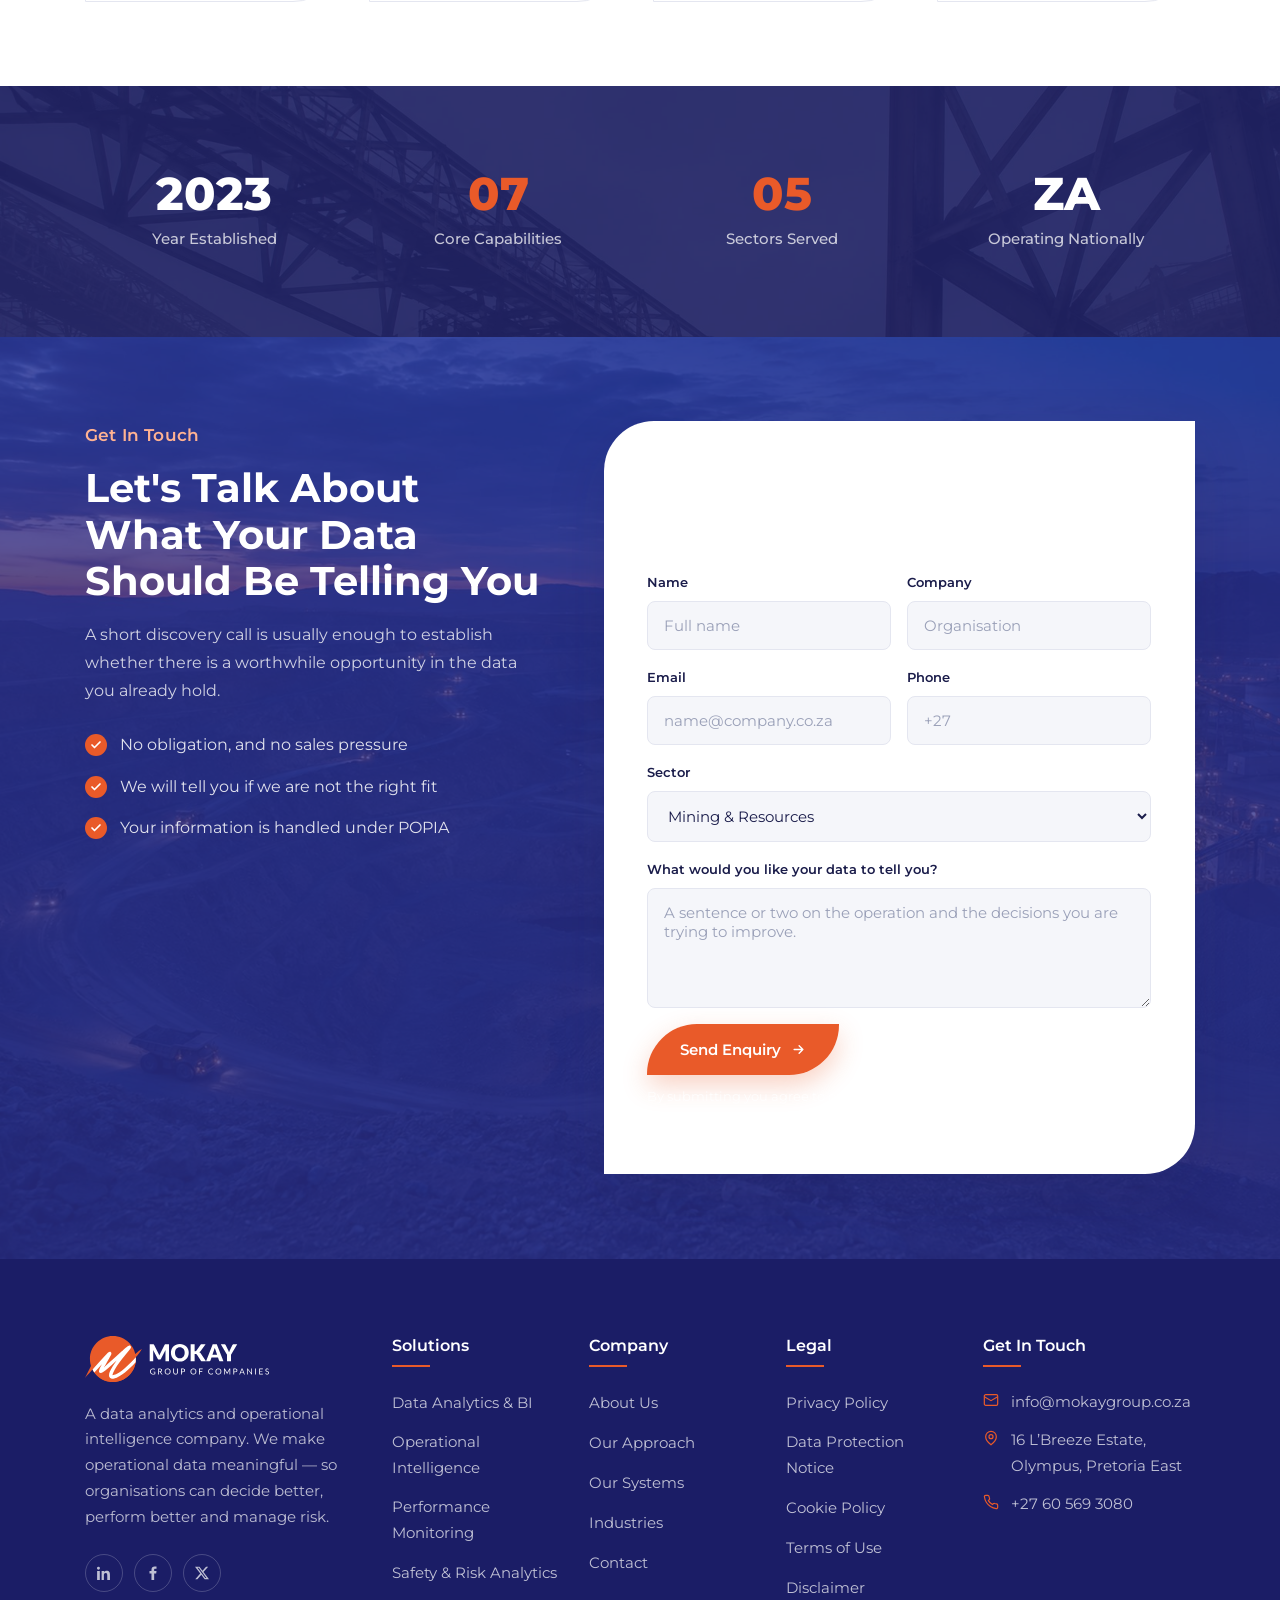
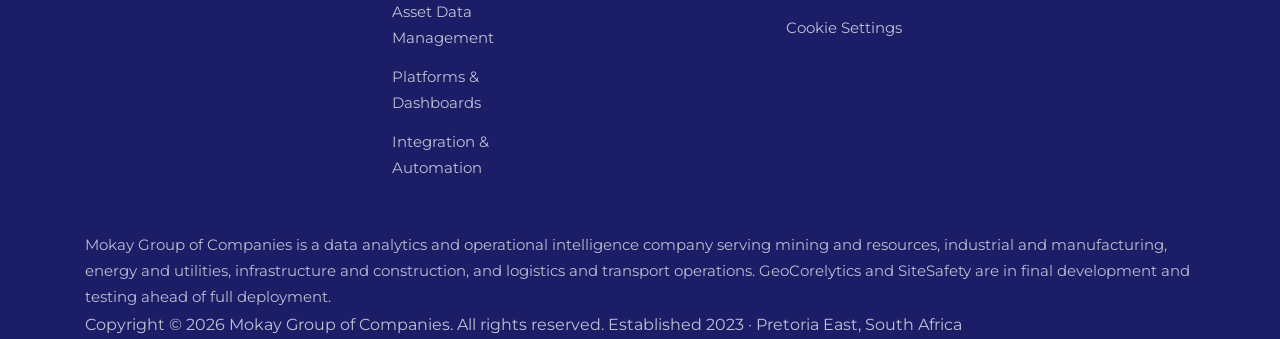
==== commit 0ca41093: "Reposition as a data analytics and operational intelligence company Repositions the site away from a" ====
--- a/index.html
+++ b/index.html
@@ -3,75 +3,75 @@
 <head>
 <meta charset="UTF-8">
 <meta name="viewport" content="width=device-width,initial-scale=1">
-<title>Mokay Group of Companies — Data Analysis Systems for Mining &amp; Industrial Operations</title>
-<meta name="description" content="Mokay Group of Companies delivers the data infrastructure and analytical systems that industrial and mining operations rely on to operate safely, efficiently, and with precision. Pretoria East, South Africa.">
+<title>Mokay Group of Companies — Data Analytics &amp; Operational Intelligence</title>
+<meta name="description" content="We make operational data meaningful — enabling organisations to make better decisions, improve performance, manage risk and optimise critical operations. Serving mining, industrial, energy, infrastructure and logistics operations across South Africa.">
 <link rel="icon" href="assets/favicon.svg" type="image/svg+xml">
 <script>document.documentElement.classList.add("js");</script>
 <link rel="stylesheet" href="assets/styles.css">
 </head>
-<body>
-
-<!-- ============ TOP BAR ============ -->
+<body data-page="home">
+
+<!-- #HEADER -->
 <div class="topbar">
   <div class="container topbar-inner">
     <ul>
-      <li>
-        <svg class="arw" viewBox="0 0 24 24" fill="none" stroke="currentColor" stroke-width="1.8"><rect x="2" y="4" width="20" height="16" rx="2"/><path d="m2 7 10 6 10-6"/></svg>
-        <a href="mailto:info@mokaygroup.co.za">info@mokaygroup.co.za</a>
-      </li>
-      <li>
-        <svg class="arw" viewBox="0 0 24 24" fill="none" stroke="currentColor" stroke-width="1.8"><path d="M20 10c0 6-8 12-8 12s-8-6-8-12a8 8 0 0 1 16 0Z"/><circle cx="12" cy="10" r="3"/></svg>
-        Olympus, Pretoria East
-      </li>
-      <li>
-        <svg class="arw" viewBox="0 0 24 24" fill="none" stroke="currentColor" stroke-width="1.8"><path d="M22 16.9v3a2 2 0 0 1-2.2 2 19.8 19.8 0 0 1-8.6-3.1 19.5 19.5 0 0 1-6-6A19.8 19.8 0 0 1 2.1 4.2 2 2 0 0 1 4.1 2h3a2 2 0 0 1 2 1.7c.1 1 .4 1.9.7 2.8a2 2 0 0 1-.5 2.1L8.1 9.9a16 16 0 0 0 6 6l1.3-1.3a2 2 0 0 1 2.1-.4c.9.3 1.8.6 2.8.7a2 2 0 0 1 1.7 2Z"/></svg>
-        <a href="tel:+27605693080">+27 60 569 3080</a>
-      </li>
+      <li><svg class="arw" viewBox="0 0 24 24" fill="none" stroke="currentColor" stroke-width="1.8"><rect x="2" y="4" width="20" height="16" rx="2"/><path d="m2 7 10 6 10-6"/></svg><a href="mailto:info@mokaygroup.co.za">info@mokaygroup.co.za</a></li>
+      <li><svg class="arw" viewBox="0 0 24 24" fill="none" stroke="currentColor" stroke-width="1.8"><path d="M20 10c0 6-8 12-8 12s-8-6-8-12a8 8 0 0 1 16 0Z"/><circle cx="12" cy="10" r="3"/></svg>Olympus, Pretoria East</li>
+      <li><svg class="arw" viewBox="0 0 24 24" fill="none" stroke="currentColor" stroke-width="1.8"><path d="M22 16.9v3a2 2 0 0 1-2.2 2 19.8 19.8 0 0 1-8.6-3.1 19.5 19.5 0 0 1-6-6A19.8 19.8 0 0 1 2.1 4.2 2 2 0 0 1 4.1 2h3a2 2 0 0 1 2 1.7c.1 1 .4 1.9.7 2.8a2 2 0 0 1-.5 2.1L8.1 9.9a16 16 0 0 0 6 6l1.3-1.3a2 2 0 0 1 2.1-.4c.9.3 1.8.6 2.8.7a2 2 0 0 1 1.7 2Z"/></svg><a href="tel:+27605693080">+27 60 569 3080</a></li>
     </ul>
-    <ul class="socials">
-      <li>Established 2023</li>
-      <li><a href="#" aria-label="LinkedIn"><svg width="12" height="12" viewBox="0 0 24 24" fill="currentColor"><path d="M4.98 3.5A2.5 2.5 0 1 1 0 3.5a2.5 2.5 0 0 1 4.98 0ZM.2 8.4h4.6V24H.2V8.4Zm7.7 0h4.4v2.1h.06c.61-1.1 2.1-2.3 4.34-2.3 4.64 0 5.5 3 5.5 6.9V24h-4.6v-7.9c0-1.9-.03-4.3-2.7-4.3-2.7 0-3.1 2-3.1 4.2V24H7.9V8.4Z"/></svg></a></li>
-      <li><a href="#" aria-label="Facebook"><svg width="12" height="12" viewBox="0 0 24 24" fill="currentColor"><path d="M14 8.5V6.2c0-.9.2-1.4 1.6-1.4H18V.8C17.6.8 16.3.7 14.8.7c-3.2 0-5.4 2-5.4 5.6v2.2H6v4.3h3.4V24H14V12.8h3.5l.5-4.3H14Z"/></svg></a></li>
-      <li><a href="#" aria-label="X"><svg width="12" height="12" viewBox="0 0 24 24" fill="currentColor"><path d="M18.9 1.2h3.7l-8.1 9.2 9.5 12.4h-7.4l-5.8-7.6-6.7 7.6H.4l8.6-9.9L0 1.2h7.6l5.2 6.9 6.1-6.9Zm-1.3 19.4h2L6.5 3.2h-2.2l13.3 17.4Z"/></svg></a></li>
-    </ul>
+    <ul class="socials"><li>Data Analytics &amp; Operational Intelligence</li></ul>
   </div>
 </div>
 
-<!-- ============ HEADER ============ -->
 <header class="header">
   <div class="container header-inner">
     <a class="logo" href="index.html" aria-label="Mokay Group of Companies — home">
       <img src="assets/logo.svg" alt="Mokay Group of Companies" width="168" height="42">
     </a>
     <ul class="menu" data-menu>
-      <li><a href="index.html" class="active">Home</a></li>
-      <li><a href="about.html">About</a></li>
-      <li><a href="systems.html">Services</a></li>
-      <li><a href="systems.html#systems">Our Systems</a></li>
-      <li><a href="contact.html">Contact</a></li>
+      <li><a href="index.html" data-nav="home" class="active">Home</a></li>
+      <li><a href="about.html" data-nav="about">About</a></li>
+      <li><a href="solutions.html" data-nav="solutions">Solutions</a></li>
+      <li><a href="systems.html" data-nav="systems">Systems</a></li>
+      <li><a href="industries.html" data-nav="industries">Industries</a></li>
+      <li><a href="contact.html" data-nav="contact">Contact</a></li>
     </ul>
     <div class="header-right">
-      <a href="contact.html" class="btn btn-orange">Get a Consultation
-        <svg class="arw" viewBox="0 0 24 24" fill="none" stroke="currentColor" stroke-width="2.2" stroke-linecap="round" stroke-linejoin="round"><path d="M5 12h14M13 6l6 6-6 6"/></svg></a>
+      <a href="contact.html" class="btn btn-orange">Book a Discovery Call <svg class="arw" viewBox="0 0 24 24" fill="none" stroke="currentColor" stroke-width="2.2" stroke-linecap="round" stroke-linejoin="round"><path d="M5 12h14M13 6l6 6-6 6"/></svg></a>
       <button class="burger" data-burger aria-label="Toggle menu"><span></span><span></span><span></span></button>
     </div>
   </div>
 </header>
+<!-- /#HEADER -->
 
 <!-- ============ HERO SLIDER ============ -->
 <section class="hero" data-slider>
   <div class="slides">
 
     <div class="slide active">
-      <img class="slide-bg" src="assets/img/hero-1.jpg" alt="Open-pit mine with haul trucks, and a mining engineer reviewing operational data on a rugged tablet" width="1920" height="900">
+      <img class="slide-bg" src="assets/img/hero-1.jpg" alt="Open-pit mine with haul trucks, and an engineer reviewing operational data on a rugged tablet" width="1920" height="900">
       <div class="slide-inner"><div class="container"><div class="slide-copy">
-        <span class="subtitle">Mining &amp; Industrial Data Systems</span>
-        <h1>Data Analysis Systems Engineered For Mining Operations</h1>
-        <p>Mokay Group of Companies delivers the data infrastructure and analytical systems that industrial and mining operations rely on to operate safely, efficiently, and with precision.</p>
+        <span class="subtitle">Data Analytics &amp; Operational Intelligence</span>
+        <h1>We Make Operational Data Meaningful</h1>
+        <p>Better decisions, stronger performance, lower risk and optimised critical operations — built on the data your organisation already generates.</p>
         <div class="slide-actions">
-          <a href="contact.html" class="btn btn-orange">Speak To Our Team
+          <a href="contact.html" class="btn btn-orange">Book A Discovery Call
             <svg class="arw" viewBox="0 0 24 24" fill="none" stroke="currentColor" stroke-width="2.2" stroke-linecap="round" stroke-linejoin="round"><path d="M5 12h14M13 6l6 6-6 6"/></svg></a>
-          <a href="systems.html" class="btn btn-outline-light">View Our Solutions</a>
+          <a href="solutions.html" class="btn btn-outline-light">Explore Our Solutions</a>
+        </div>
+      </div></div></div>
+    </div>
+
+    <div class="slide">
+      <img class="slide-bg" src="assets/img/hero-3.jpg" alt="Control room operator monitoring live plant and production dashboards" width="1920" height="900">
+      <div class="slide-inner"><div class="container"><div class="slide-copy">
+        <span class="subtitle">Operational Intelligence</span>
+        <h1>See What Is Actually Happening, While It Happens</h1>
+        <p>Production, equipment, safety and environmental data brought into one place — so operational and executive teams work from the same accurate picture.</p>
+        <div class="slide-actions">
+          <a href="solutions.html#operational" class="btn btn-orange">How It Works
+            <svg class="arw" viewBox="0 0 24 24" fill="none" stroke="currentColor" stroke-width="2.2" stroke-linecap="round" stroke-linejoin="round"><path d="M5 12h14M13 6l6 6-6 6"/></svg></a>
+          <a href="industries.html" class="btn btn-outline-light">Industries We Serve</a>
         </div>
       </div></div></div>
     </div>
@@ -79,27 +79,13 @@
     <div class="slide">
       <img class="slide-bg" src="assets/img/hero-2.jpg" alt="Industrial processing plant at golden hour with engineers walking the site" width="1920" height="900">
       <div class="slide-inner"><div class="container"><div class="slide-copy">
-        <span class="subtitle">GeoCorelytics</span>
-        <h1>From First Metre Drilled To Final Client Report</h1>
-        <p>An integrated management system for geotechnical drilling operations — centralizing field data capture, real-time project monitoring and automated report generation in a single environment.</p>
+        <span class="subtitle">Purpose-Built Platforms</span>
+        <h1>Systems Engineered For Operationally Critical Environments</h1>
+        <p>Custom dashboards and data platforms designed around how your teams actually work — not generic software bent to fit.</p>
         <div class="slide-actions">
-          <a href="systems.html#geocorelytics" class="btn btn-orange">Explore GeoCorelytics
+          <a href="systems.html" class="btn btn-orange">See Our Systems
             <svg class="arw" viewBox="0 0 24 24" fill="none" stroke="currentColor" stroke-width="2.2" stroke-linecap="round" stroke-linejoin="round"><path d="M5 12h14M13 6l6 6-6 6"/></svg></a>
           <a href="contact.html" class="btn btn-outline-light">Request A Demo</a>
-        </div>
-      </div></div></div>
-    </div>
-
-    <div class="slide">
-      <img class="slide-bg" src="assets/img/hero-3.jpg" alt="Control room operator monitoring live plant and production dashboards" width="1920" height="900">
-      <div class="slide-inner"><div class="container"><div class="slide-copy">
-        <span class="subtitle">SiteSafety</span>
-        <h1>Real-Time HSE Visibility, Not A Monthly Retrospective</h1>
-        <p>Health, safety and environmental data captured and processed as it happens — helping operations align with HSE regulatory requirements and maintain proactive oversight.</p>
-        <div class="slide-actions">
-          <a href="systems.html#sitesafety" class="btn btn-orange">Explore SiteSafety
-            <svg class="arw" viewBox="0 0 24 24" fill="none" stroke="currentColor" stroke-width="2.2" stroke-linecap="round" stroke-linejoin="round"><path d="M5 12h14M13 6l6 6-6 6"/></svg></a>
-          <a href="contact.html" class="btn btn-outline-light">Talk To Us</a>
         </div>
       </div></div></div>
     </div>
@@ -120,20 +106,20 @@
   <div class="feature-strip reveal">
     <div class="fs">
       <span class="ico"><svg width="22" height="22" viewBox="0 0 24 24" fill="none" stroke="currentColor" stroke-width="1.8" stroke-linecap="round" stroke-linejoin="round"><path d="M3 12h4l3 8 4-16 3 8h4"/></svg></span>
-      <div><h4>Real-Time Intelligence</h4><p>A single, accurate view of operational performance across equipment, sensors and site processes.</p></div>
+      <div><h4>Better Decisions</h4><p>One accurate, current view of performance — so decisions rest on evidence rather than recollection.</p></div>
     </div>
     <div class="fs">
       <span class="ico"><svg width="22" height="22" viewBox="0 0 24 24" fill="none" stroke="currentColor" stroke-width="1.8" stroke-linecap="round" stroke-linejoin="round"><path d="M12 3l7 3v6c0 4.5-3 7.6-7 9-4-1.4-7-4.5-7-9V6z"/><path d="M9 12l2 2 4-4"/></svg></span>
-      <div><h4>Audit-Ready Reporting</h4><p>Structured safety and environmental reporting, aligned to the standards the sector requires.</p></div>
+      <div><h4>Managed Risk</h4><p>Safety, environmental and compliance data structured for audit and acted on before it escalates.</p></div>
     </div>
     <div class="fs">
-      <span class="ico"><svg width="22" height="22" viewBox="0 0 24 24" fill="none" stroke="currentColor" stroke-width="1.8" stroke-linecap="round" stroke-linejoin="round"><path d="M16 21v-2a4 4 0 0 0-4-4H6a4 4 0 0 0-4 4v2"/><circle cx="9" cy="7" r="4"/><path d="M22 21v-2a4 4 0 0 0-3-3.87"/></svg></span>
-      <div><h4>Sustained Partnership</h4><p>Technical support and system refinement that continues well past deployment.</p></div>
+      <span class="ico"><svg width="22" height="22" viewBox="0 0 24 24" fill="none" stroke="currentColor" stroke-width="1.8" stroke-linecap="round" stroke-linejoin="round"><path d="M3 17l6-6 4 4 8-8"/><path d="M15 7h6v6"/></svg></span>
+      <div><h4>Optimised Operations</h4><p>Bottlenecks, downtime drivers and asset performance made visible, measurable and improvable.</p></div>
     </div>
   </div>
 </div>
 
-<!-- ============ ABOUT ============ -->
+<!-- ============ WHO WE ARE ============ -->
 <section class="section">
   <div class="container about-grid">
     <div class="about-media reveal">
@@ -141,85 +127,156 @@
       <img class="m-inset" src="assets/img/about-1.jpg" alt="Two engineers reviewing operational data on a laptop in a site office" width="840" height="600">
     </div>
     <div class="reveal">
-      <span class="subtitle">About Our Company</span>
-      <h2>We Turn Site Data Into Decisions You Can Defend</h2>
-      <p style="margin-top:18px">Mining and industrial operations generate vast volumes of data across production, equipment, safety and environmental systems. Realizing value from that data requires more than collection — it requires systems engineered to interpret it accurately and deliver it to the right decision-makers, at the right time.</p>
+      <span class="subtitle">Who We Are</span>
+      <h2>A Data Analytics And Operational Intelligence Company</h2>
+      <p style="margin-top:18px">Operationally critical organisations generate enormous volumes of data — from production and equipment through to safety, environment and logistics. Very little of it reaches the people who need it, in a form they can act on, while it still matters.</p>
+      <p style="margin-top:16px">Mokay Group closes that gap. We design, build and support the analytics platforms, dashboards and data pipelines that turn raw operational data into decisions — engineered for environments where uptime, safety and asset performance carry real consequences.</p>
       <ul class="mv-list">
         <li>
           <span class="ico"><svg width="22" height="22" viewBox="0 0 24 24" fill="none" stroke="currentColor" stroke-width="1.8" stroke-linecap="round" stroke-linejoin="round"><circle cx="12" cy="12" r="9"/><circle cx="12" cy="12" r="4"/><circle cx="12" cy="12" r="1"/></svg></span>
-          <div><h4>Our Mission</h4><p>To equip mining and industrial operations with the analytical systems required to make informed, timely operational decisions from their own data.</p></div>
+          <div><h4>Specialists, Not Generalists</h4><p>We work where operational performance, asset management, safety and real-time data are critical — not across every sector.</p></div>
         </li>
         <li>
-          <span class="ico"><svg width="22" height="22" viewBox="0 0 24 24" fill="none" stroke="currentColor" stroke-width="1.8" stroke-linecap="round" stroke-linejoin="round"><path d="M2 12s3.5-7 10-7 10 7 10 7-3.5 7-10 7-10-7-10-7Z"/><circle cx="12" cy="12" r="3"/></svg></span>
-          <div><h4>Our Approach</h4><p>Every engagement begins with a structured assessment of existing data sources, systems and operational priorities — then a system designed to that specific site.</p></div>
+          <span class="ico"><svg width="22" height="22" viewBox="0 0 24 24" fill="none" stroke="currentColor" stroke-width="1.8" stroke-linecap="round" stroke-linejoin="round"><path d="M4 19V9M10 19V5M16 19v-7M2 19h20"/></svg></span>
+          <div><h4>Built Around Your Data</h4><p>We integrate what you already run — SCADA, IoT, ERP, field capture and spreadsheets — rather than replacing it.</p></div>
         </li>
         <li>
-          <span class="ico"><svg width="22" height="22" viewBox="0 0 24 24" fill="none" stroke="currentColor" stroke-width="1.8" stroke-linecap="round" stroke-linejoin="round"><circle cx="12" cy="9" r="6"/><path d="M8.5 14 7 22l5-3 5 3-1.5-8"/></svg></span>
-          <div><h4>Our Standard</h4><p>Systems engineered for the conditions of a working site, not adapted from general-purpose platforms.</p></div>
+          <span class="ico"><svg width="22" height="22" viewBox="0 0 24 24" fill="none" stroke="currentColor" stroke-width="1.8" stroke-linecap="round" stroke-linejoin="round"><path d="M16 21v-2a4 4 0 0 0-4-4H6a4 4 0 0 0-4 4v2"/><circle cx="9" cy="7" r="4"/><path d="M22 21v-2a4 4 0 0 0-3-3.87"/></svg></span>
+          <div><h4>Designed With The Users</h4><p>Systems are developed in consultation with the operational personnel who have to use them every shift.</p></div>
         </li>
       </ul>
-      <a href="about.html" class="btn btn-navy" style="margin-top:32px">Know More About Us
+      <a href="about.html" class="btn btn-navy" style="margin-top:32px">More About Us
         <svg class="arw" viewBox="0 0 24 24" fill="none" stroke="currentColor" stroke-width="2.2" stroke-linecap="round" stroke-linejoin="round"><path d="M5 12h14M13 6l6 6-6 6"/></svg></a>
     </div>
   </div>
 </section>
 
-<!-- ============ SERVICES ============ -->
+<!-- ============ SOLUTIONS ============ -->
 <section class="section gray">
   <div class="container">
     <div class="section-head center reveal">
-      <span class="subtitle">Our Services</span>
-      <h2>Smart Data Solutions For Industrial Operations</h2>
-      <p>Four disciplines that turn raw site data into analysis your organization can act on and defend.</p>
-    </div>
-    <div class="cards-4">
-      <article class="service-card reveal">
-        <span class="num">01</span>
-        <span class="ico"><svg width="26" height="26" viewBox="0 0 24 24" fill="none" stroke="currentColor" stroke-width="1.7" stroke-linecap="round" stroke-linejoin="round"><path d="M3 12h4l3 8 4-16 3 8h4"/></svg></span>
-        <h3>Real-Time Operational Intelligence</h3>
-        <p>Consolidated, real-time visibility across equipment, sensors and site processes — one accurate view of performance.</p>
-        <a href="systems.html#capabilities" class="link-more">Read More
+      <span class="subtitle">What We Do</span>
+      <h2>Seven Capabilities, One Objective</h2>
+      <p>Everything we build serves the same end — turning operational data into decisions your organisation can act on and defend.</p>
+    </div>
+    <div class="cap-grid">
+      <article class="cap reveal">
+        <span class="ico"><svg width="24" height="24" viewBox="0 0 24 24" fill="none" stroke="currentColor" stroke-width="1.7" stroke-linecap="round" stroke-linejoin="round"><path d="M4 19V9M10 19V5M16 19v-7M2 19h20"/></svg></span>
+        <h3>Data Analytics &amp; Business Intelligence</h3>
+        <p>Turning fragmented operational records into clear, trustworthy analysis for every level of the organisation.</p>
+        <ul><li>Trend and variance analysis</li><li>Executive and operational reporting</li><li>Cost and productivity insight</li></ul>
+      </article>
+      <article class="cap reveal">
+        <span class="ico"><svg width="24" height="24" viewBox="0 0 24 24" fill="none" stroke="currentColor" stroke-width="1.7" stroke-linecap="round" stroke-linejoin="round"><path d="M3 12h4l3 8 4-16 3 8h4"/></svg></span>
+        <h3>Operational Intelligence</h3>
+        <p>A live view of what is happening across the operation right now, not a report assembled weeks later.</p>
+        <ul><li>Real-time operational visibility</li><li>Exception and threshold alerting</li><li>Shift and site comparison</li></ul>
+      </article>
+      <article class="cap reveal">
+        <span class="ico"><svg width="24" height="24" viewBox="0 0 24 24" fill="none" stroke="currentColor" stroke-width="1.7" stroke-linecap="round" stroke-linejoin="round"><circle cx="12" cy="12" r="9"/><path d="M12 7v5l3 2"/></svg></span>
+        <h3>Performance Monitoring &amp; Reporting</h3>
+        <p>Defined targets, measured consistently, reported automatically — so performance conversations start from facts.</p>
+        <ul><li>KPI frameworks and scorecards</li><li>Automated scheduled reporting</li><li>Target versus actual tracking</li></ul>
+      </article>
+      <article class="cap reveal">
+        <span class="ico"><svg width="24" height="24" viewBox="0 0 24 24" fill="none" stroke="currentColor" stroke-width="1.7" stroke-linecap="round" stroke-linejoin="round"><path d="M12 3l7 3v6c0 4.5-3 7.6-7 9-4-1.4-7-4.5-7-9V6z"/><path d="M9 12l2 2 4-4"/></svg></span>
+        <h3>Safety &amp; Risk Analytics</h3>
+        <p>Safety, environmental and compliance data captured as it happens and structured to withstand audit.</p>
+        <ul><li>Incident and near-miss analysis</li><li>Control verification tracking</li><li>Audit-ready compliance records</li></ul>
+      </article>
+      <article class="cap reveal">
+        <span class="ico"><svg width="24" height="24" viewBox="0 0 24 24" fill="none" stroke="currentColor" stroke-width="1.7" stroke-linecap="round" stroke-linejoin="round"><path d="M12 20a8 8 0 1 0-8-8"/><path d="M12 8v4l3 2"/><path d="M4 12H2l3-3 3 3H4"/></svg></span>
+        <h3>Asset &amp; Equipment Data Management</h3>
+        <p>A reliable record of every asset — its condition, history, utilisation and the cost it carries.</p>
+        <ul><li>Asset registers and histories</li><li>Utilisation and downtime analysis</li><li>Maintenance and failure indicators</li></ul>
+      </article>
+      <article class="cap reveal">
+        <span class="ico"><svg width="24" height="24" viewBox="0 0 24 24" fill="none" stroke="currentColor" stroke-width="1.7" stroke-linecap="round" stroke-linejoin="round"><rect x="3" y="3" width="18" height="18" rx="2"/><path d="M3 9h18M9 21V9"/></svg></span>
+        <h3>Custom Digital Platforms &amp; Dashboards</h3>
+        <p>Purpose-built tools shaped around your workflow, your terminology and your reporting lines.</p>
+        <ul><li>Role-based dashboards</li><li>Field and mobile data capture</li><li>Bespoke operational platforms</li></ul>
+      </article>
+      <article class="cap reveal">
+        <span class="ico"><svg width="24" height="24" viewBox="0 0 24 24" fill="none" stroke="currentColor" stroke-width="1.7" stroke-linecap="round" stroke-linejoin="round"><rect x="4" y="4" width="16" height="16" rx="2"/><path d="M9 9h6v6H9zM2 9h2M2 15h2M20 9h2M20 15h2M9 2v2M15 2v2M9 20v2M15 20v2"/></svg></span>
+        <h3>Data Integration &amp; Automation</h3>
+        <p>Connecting the systems you already run so data flows once, cleanly, without manual re-keying.</p>
+        <ul><li>SCADA, IoT and ERP integration</li><li>Automated data pipelines</li><li>Validation and quality controls</li></ul>
+      </article>
+      <article class="cap reveal" style="display:flex;flex-direction:column;justify-content:center;background:var(--navy);border-color:transparent">
+        <h3 style="color:#fff;margin-bottom:12px">Not sure where to start?</h3>
+        <p style="color:rgba(255,255,255,.78);margin-bottom:22px">Most engagements begin with a short assessment of what data you hold and what decisions it should be driving.</p>
+        <a href="contact.html" class="btn btn-orange" style="align-self:flex-start">Book A Discovery Call
           <svg class="arw" viewBox="0 0 24 24" fill="none" stroke="currentColor" stroke-width="2.2" stroke-linecap="round" stroke-linejoin="round"><path d="M5 12h14M13 6l6 6-6 6"/></svg></a>
       </article>
-      <article class="service-card reveal">
-        <span class="num">02</span>
-        <span class="ico"><svg width="26" height="26" viewBox="0 0 24 24" fill="none" stroke="currentColor" stroke-width="1.7" stroke-linecap="round" stroke-linejoin="round"><path d="M3 17l6-6 4 4 8-8"/><path d="M15 7h6v6"/></svg></span>
-        <h3>Predictive Analytics</h3>
-        <p>Models that identify equipment degradation and operational risk in advance — shifting reactive response to planned intervention.</p>
-        <a href="systems.html#capabilities" class="link-more">Read More
-          <svg class="arw" viewBox="0 0 24 24" fill="none" stroke="currentColor" stroke-width="2.2" stroke-linecap="round" stroke-linejoin="round"><path d="M5 12h14M13 6l6 6-6 6"/></svg></a>
-      </article>
-      <article class="service-card reveal">
-        <span class="num">03</span>
-        <span class="ico"><svg width="26" height="26" viewBox="0 0 24 24" fill="none" stroke="currentColor" stroke-width="1.7" stroke-linecap="round" stroke-linejoin="round"><path d="M12 3l7 3v6c0 4.5-3 7.6-7 9-4-1.4-7-4.5-7-9V6z"/><path d="M9 12l2 2 4-4"/></svg></span>
-        <h3>Safety &amp; Compliance Reporting</h3>
-        <p>Structured, audit-ready reporting on safety and environmental performance, aligned to regulatory and governance standards.</p>
-        <a href="systems.html#capabilities" class="link-more">Read More
-          <svg class="arw" viewBox="0 0 24 24" fill="none" stroke="currentColor" stroke-width="2.2" stroke-linecap="round" stroke-linejoin="round"><path d="M5 12h14M13 6l6 6-6 6"/></svg></a>
-      </article>
-      <article class="service-card reveal">
-        <span class="num">04</span>
-        <span class="ico"><svg width="26" height="26" viewBox="0 0 24 24" fill="none" stroke="currentColor" stroke-width="1.7" stroke-linecap="round" stroke-linejoin="round"><rect x="3" y="3" width="18" height="18" rx="2"/><path d="M3 9h18M9 21V9"/></svg></span>
-        <h3>Enterprise Dashboards</h3>
-        <p>Purpose-built reporting from control-room monitoring to executive-level analysis, designed around each client's governance structure.</p>
-        <a href="systems.html#capabilities" class="link-more">Read More
-          <svg class="arw" viewBox="0 0 24 24" fill="none" stroke="currentColor" stroke-width="2.2" stroke-linecap="round" stroke-linejoin="round"><path d="M5 12h14M13 6l6 6-6 6"/></svg></a>
-      </article>
-    </div>
-    <p class="reveal" style="text-align:center;margin-top:44px;font-size:.98rem">
-      You can also speak to our consultants about a site-specific assessment.
-      <a href="contact.html" class="link-more" style="margin-left:8px">Contact Us
+    </div>
+  </div>
+</section>
+
+<!-- ============ CENTRAL MESSAGE ============ -->
+<section class="section message-band">
+  <div class="container message-split">
+    <div class="reveal">
+      <span class="subtitle on-dark">Our Position</span>
+      <p class="message-lead">We make operational data meaningful — enabling organisations to <em>decide better, perform better, manage risk</em> and optimise critical operations.</p>
+    </div>
+    <div class="pillar-row reveal">
+      <div class="pillar"><b>Decisions</b><span>Evidence in front of the people accountable for the outcome.</span></div>
+      <div class="pillar"><b>Performance</b><span>Measured consistently, compared fairly, improved deliberately.</span></div>
+      <div class="pillar"><b>Risk</b><span>Safety and compliance exposure visible before it becomes an incident.</span></div>
+      <div class="pillar"><b>Efficiency</b><span>Downtime, waste and idle capacity identified and reduced.</span></div>
+    </div>
+  </div>
+</section>
+
+<!-- ============ INDUSTRIES ============ -->
+<section class="section">
+  <div class="container">
+    <div class="section-head center reveal">
+      <span class="subtitle">Industries We Serve</span>
+      <h2>Built For Data-Intensive, Operationally Critical Sectors</h2>
+      <p>We specialise deliberately. These are environments where asset performance, safety and real-time data carry direct commercial and human consequence.</p>
+    </div>
+    <div class="ind-grid">
+      <a class="ind reveal" href="industries.html#mining">
+        <span class="ico"><svg width="22" height="22" viewBox="0 0 24 24" fill="none" stroke="currentColor" stroke-width="1.7" stroke-linecap="round" stroke-linejoin="round"><path d="M3 20h18M5 20l4-9 4 5 3-6 3 10"/></svg></span>
+        <h4>Mining &amp; Resources</h4>
+        <p>Exploration, extraction, processing and rehabilitation.</p>
+      </a>
+      <a class="ind reveal" href="industries.html#industrial">
+        <span class="ico"><svg width="22" height="22" viewBox="0 0 24 24" fill="none" stroke="currentColor" stroke-width="1.7" stroke-linecap="round" stroke-linejoin="round"><path d="M3 20h18V10l-6 4V10l-6 4V6L3 9z"/></svg></span>
+        <h4>Industrial &amp; Manufacturing</h4>
+        <p>Plants, production lines and process operations.</p>
+      </a>
+      <a class="ind reveal" href="industries.html#energy">
+        <span class="ico"><svg width="22" height="22" viewBox="0 0 24 24" fill="none" stroke="currentColor" stroke-width="1.7" stroke-linecap="round" stroke-linejoin="round"><path d="M13 2 4 14h7l-1 8 9-12h-7z"/></svg></span>
+        <h4>Energy &amp; Utilities</h4>
+        <p>Generation, distribution, water and waste networks.</p>
+      </a>
+      <a class="ind reveal" href="industries.html#infrastructure">
+        <span class="ico"><svg width="22" height="22" viewBox="0 0 24 24" fill="none" stroke="currentColor" stroke-width="1.7" stroke-linecap="round" stroke-linejoin="round"><path d="M3 21h18M6 21V8l6-5 6 5v13M10 21v-6h4v6"/></svg></span>
+        <h4>Infrastructure &amp; Construction</h4>
+        <p>Projects, civils, geotechnical and asset delivery.</p>
+      </a>
+      <a class="ind reveal" href="industries.html#logistics">
+        <span class="ico"><svg width="22" height="22" viewBox="0 0 24 24" fill="none" stroke="currentColor" stroke-width="1.7" stroke-linecap="round" stroke-linejoin="round"><path d="M1 7h13v10H1zM14 10h4l3 3v4h-7z"/><circle cx="5.5" cy="18.5" r="1.6"/><circle cx="17.5" cy="18.5" r="1.6"/></svg></span>
+        <h4>Logistics &amp; Transport</h4>
+        <p>Fleets, movement, throughput and distribution.</p>
+      </a>
+    </div>
+    <div class="reveal" style="text-align:center;margin-top:44px">
+      <a href="industries.html" class="btn btn-navy">See How We Work In Each Sector
         <svg class="arw" viewBox="0 0 24 24" fill="none" stroke="currentColor" stroke-width="2.2" stroke-linecap="round" stroke-linejoin="round"><path d="M5 12h14M13 6l6 6-6 6"/></svg></a>
-    </p>
+    </div>
   </div>
 </section>
 
 <!-- ============ SYSTEMS ============ -->
-<section class="section" id="systems">
+<section class="section gray" id="systems">
   <div class="container">
     <div class="section-head center reveal">
       <span class="subtitle">Our Systems</span>
-      <h2>Purpose-Built Platforms For The Conditions They Run In</h2>
+      <h2>Platforms We Have Built</h2>
+      <p>Alongside client work we develop our own operational platforms, each addressing a specific and well-defined operational problem.</p>
     </div>
     <div class="cards-3">
       <article class="sys-card reveal">
@@ -227,7 +284,7 @@
         <img src="assets/img/system-1.jpg" alt="Drill rig operating on a mine site at first light with a technician logging data" width="840" height="1000">
         <div class="caption">
           <h3>GeoCorelytics</h3>
-          <p>Geotechnical drilling data — borehole planning, field capture, sample management and automated client-ready reporting.</p>
+          <p>Geotechnical drilling data — field capture, project monitoring and automated client-ready reporting in one environment.</p>
         </div>
       </article>
       <article class="sys-card reveal">
@@ -241,34 +298,34 @@
       <article class="sys-card reveal">
         <img src="assets/img/system-3.jpg" alt="Site office with multiple screens showing SCADA and plant performance dashboards" width="840" height="1000">
         <div class="caption">
-          <h3>Systems Integration</h3>
-          <p>SCADA systems, IoT devices and ERP platforms consolidated into one analytical environment.</p>
+          <h3>Custom Platforms</h3>
+          <p>Where no product fits, we build to the operation — integrating existing systems into one analytical environment.</p>
         </div>
       </article>
     </div>
     <div class="reveal" style="text-align:center;margin-top:46px">
-      <a href="systems.html" class="btn btn-navy">View All Our Work
+      <a href="systems.html" class="btn btn-navy">Explore Our Systems In Detail
         <svg class="arw" viewBox="0 0 24 24" fill="none" stroke="currentColor" stroke-width="2.2" stroke-linecap="round" stroke-linejoin="round"><path d="M5 12h14M13 6l6 6-6 6"/></svg></a>
     </div>
   </div>
 </section>
 
 <!-- ============ PROCESS ============ -->
-<section class="section gray">
+<section class="section">
   <div class="container">
     <div class="section-head center reveal">
-      <span class="subtitle">Our Process</span>
+      <span class="subtitle">How We Work</span>
       <h2>Four Stages From Assessment To Sustained Support</h2>
     </div>
     <div class="process">
       <div class="step reveal"><span class="k">Step 01</span><div class="circle">01</div>
-        <h4>Assessment</h4><p>Evaluation of existing data sources, systems and operational priorities.</p></div>
+        <h4>Assessment</h4><p>We map the data you already hold, the systems holding it, and the decisions it should be informing.</p></div>
       <div class="step reveal"><span class="k">Step 02</span><div class="circle">02</div>
-        <h4>System Design</h4><p>A system architecture and reporting framework specific to the site.</p></div>
+        <h4>Solution Design</h4><p>An architecture and reporting framework designed to your operation, agreed before anything is built.</p></div>
       <div class="step reveal"><span class="k">Step 03</span><div class="circle">03</div>
-        <h4>Implementation</h4><p>Deployment of the system with minimal disruption to operations.</p></div>
+        <h4>Build &amp; Deploy</h4><p>Delivered in stages with minimal disruption, and with your teams trained on it as it lands.</p></div>
       <div class="step reveal"><span class="k">Step 04</span><div class="circle">04</div>
-        <h4>Ongoing Support</h4><p>Continued monitoring, refinement and technical support as requirements evolve.</p></div>
+        <h4>Support &amp; Optimise</h4><p>Ongoing technical support and refinement as your operation and reporting needs evolve.</p></div>
     </div>
   </div>
 </section>
@@ -279,9 +336,9 @@
   <div class="container">
     <div class="counters">
       <div class="c reveal"><b>2023</b><span>Year Established</span></div>
-      <div class="c reveal"><b><em data-count="2" data-pad="true">02</em></b><span>Core Systems In Final Testing</span></div>
-      <div class="c reveal"><b><em data-count="4" data-pad="true">04</em></b><span>Stage Engagement Model</span></div>
-      <div class="c reveal"><b>ZA</b><span>Operations Served Nationally</span></div>
+      <div class="c reveal"><b><em data-count="7" data-pad="true">07</em></b><span>Core Capabilities</span></div>
+      <div class="c reveal"><b><em data-count="5" data-pad="true">05</em></b><span>Sectors Served</span></div>
+      <div class="c reveal"><b>ZA</b><span>Operating Nationally</span></div>
     </div>
   </div>
 </section>
@@ -292,23 +349,23 @@
   <div class="container cta-inner">
     <div class="reveal">
       <span class="subtitle on-dark">Get In Touch</span>
-      <h2>Discuss Your Operational Data Requirements</h2>
-      <p style="margin-top:16px">Contact our team to arrange a consultation on how a tailored data analysis system can support your operation's performance and reporting objectives.</p>
+      <h2>Let's Talk About What Your Data Should Be Telling You</h2>
+      <p style="margin-top:16px">A short discovery call is usually enough to establish whether there is a worthwhile opportunity in the data you already hold.</p>
       <ul class="check-list">
-        <li><span class="tick"><svg width="12" height="12" viewBox="0 0 24 24" fill="none" stroke="currentColor" stroke-width="3.4" stroke-linecap="round" stroke-linejoin="round"><path d="M20 6L9 17l-5-5"/></svg></span>Site-specific assessment before any system is designed</li>
-        <li><span class="tick"><svg width="12" height="12" viewBox="0 0 24 24" fill="none" stroke="currentColor" stroke-width="3.4" stroke-linecap="round" stroke-linejoin="round"><path d="M20 6L9 17l-5-5"/></svg></span>Deployment planned around your operating schedule</li>
-        <li><span class="tick"><svg width="12" height="12" viewBox="0 0 24 24" fill="none" stroke="currentColor" stroke-width="3.4" stroke-linecap="round" stroke-linejoin="round"><path d="M20 6L9 17l-5-5"/></svg></span>Support that continues after go-live</li>
+        <li><span class="tick"><svg width="12" height="12" viewBox="0 0 24 24" fill="none" stroke="currentColor" stroke-width="3.4" stroke-linecap="round" stroke-linejoin="round"><path d="M20 6L9 17l-5-5"/></svg></span>No obligation, and no sales pressure</li>
+        <li><span class="tick"><svg width="12" height="12" viewBox="0 0 24 24" fill="none" stroke="currentColor" stroke-width="3.4" stroke-linecap="round" stroke-linejoin="round"><path d="M20 6L9 17l-5-5"/></svg></span>We will tell you if we are not the right fit</li>
+        <li><span class="tick"><svg width="12" height="12" viewBox="0 0 24 24" fill="none" stroke="currentColor" stroke-width="3.4" stroke-linecap="round" stroke-linejoin="round"><path d="M20 6L9 17l-5-5"/></svg></span>Your information is handled under POPIA</li>
       </ul>
     </div>
     <div class="appointment reveal">
-      <h3>Make An Appointment</h3>
-      <p>Feel free to contact us — we don't share or spam your details.</p>
+      <h3>Book A Discovery Call</h3>
+      <p>Tell us a little about your operation — we don't share or spam your details.</p>
       <form class="form" data-form novalidate>
         <div class="frow">
           <div class="field"><label for="c-name">Name</label>
             <input id="c-name" name="name" type="text" placeholder="Full name" required></div>
           <div class="field"><label for="c-company">Company</label>
-            <input id="c-company" name="company" type="text" placeholder="Organization" required></div>
+            <input id="c-company" name="company" type="text" placeholder="Organisation" required></div>
         </div>
         <div class="frow">
           <div class="field"><label for="c-email">Email</label>
@@ -316,77 +373,92 @@
           <div class="field"><label for="c-phone">Phone</label>
             <input id="c-phone" name="phone" type="tel" placeholder="+27"></div>
         </div>
-        <div class="field"><label for="c-interest">Area Of Interest</label>
-          <select id="c-interest" name="interest">
-            <option>GeoCorelytics — drilling data</option>
-            <option>SiteSafety — HSE analytics</option>
-            <option>Operational data analytics</option>
-            <option>Predictive maintenance</option>
-            <option>Systems integration</option>
-            <option>Something else</option>
+        <div class="field"><label for="c-sector">Sector</label>
+          <select id="c-sector" name="sector">
+            <option>Mining &amp; Resources</option>
+            <option>Industrial &amp; Manufacturing</option>
+            <option>Energy &amp; Utilities</option>
+            <option>Infrastructure &amp; Construction</option>
+            <option>Logistics &amp; Transport</option>
+            <option>Other</option>
           </select></div>
-        <div class="field"><label for="c-msg">Message</label>
-          <textarea id="c-msg" name="message" placeholder="Briefly describe your operation and what you would like to achieve." required></textarea></div>
+        <div class="field"><label for="c-msg">What would you like your data to tell you?</label>
+          <textarea id="c-msg" name="message" placeholder="A sentence or two on the operation and the decisions you are trying to improve." required></textarea></div>
         <div class="form-ok" role="status">
           <svg width="18" height="18" viewBox="0 0 24 24" fill="none" stroke="currentColor" stroke-width="2.4" stroke-linecap="round" stroke-linejoin="round"><path d="M20 6L9 17l-5-5"/></svg>
           Thank you — your enquiry has been captured. Our team will be in contact shortly.
         </div>
         <div>
-          <button type="submit" class="btn btn-orange">Submit Message
+          <button type="submit" class="btn btn-orange">Send Enquiry
             <svg class="arw" viewBox="0 0 24 24" fill="none" stroke="currentColor" stroke-width="2.2" stroke-linecap="round" stroke-linejoin="round"><path d="M5 12h14M13 6l6 6-6 6"/></svg></button>
-          <p class="form-note">Not yet connected to a mail service — see the README before going live.</p>
+          <p class="form-note">By submitting you agree to our <a href="privacy-policy.html">Privacy Policy</a>. Not yet connected to a mail service — see the README before going live.</p>
         </div>
       </form>
     </div>
   </div>
 </section>
 
-<!-- ============ FOOTER ============ -->
+<!-- #FOOTER -->
 <footer class="footer">
   <div class="container">
     <div class="footer-grid">
       <div>
         <div class="footer-logo"><img src="assets/logo-white.svg" alt="Mokay Group of Companies" width="184" height="46"></div>
-        <p>Data analysis systems engineered for the operational demands of mining and industrial sites across South Africa.</p>
+        <p>A data analytics and operational intelligence company. We make operational data meaningful — so organisations can decide better, perform better and manage risk.</p>
         <div class="socials-row">
           <a href="#" aria-label="LinkedIn"><svg width="14" height="14" viewBox="0 0 24 24" fill="currentColor"><path d="M4.98 3.5A2.5 2.5 0 1 1 0 3.5a2.5 2.5 0 0 1 4.98 0ZM.2 8.4h4.6V24H.2V8.4Zm7.7 0h4.4v2.1h.06c.61-1.1 2.1-2.3 4.34-2.3 4.64 0 5.5 3 5.5 6.9V24h-4.6v-7.9c0-1.9-.03-4.3-2.7-4.3-2.7 0-3.1 2-3.1 4.2V24H7.9V8.4Z"/></svg></a>
           <a href="#" aria-label="Facebook"><svg width="14" height="14" viewBox="0 0 24 24" fill="currentColor"><path d="M14 8.5V6.2c0-.9.2-1.4 1.6-1.4H18V.8C17.6.8 16.3.7 14.8.7c-3.2 0-5.4 2-5.4 5.6v2.2H6v4.3h3.4V24H14V12.8h3.5l.5-4.3H14Z"/></svg></a>
           <a href="#" aria-label="X"><svg width="14" height="14" viewBox="0 0 24 24" fill="currentColor"><path d="M18.9 1.2h3.7l-8.1 9.2 9.5 12.4h-7.4l-5.8-7.6-6.7 7.6H.4l8.6-9.9L0 1.2h7.6l5.2 6.9 6.1-6.9Zm-1.3 19.4h2L6.5 3.2h-2.2l13.3 17.4Z"/></svg></a>
         </div>
+      </div>
+      <div>
+        <h5>Solutions</h5>
+        <ul>
+          <li><a href="solutions.html#analytics">Data Analytics &amp; BI</a></li>
+          <li><a href="solutions.html#operational">Operational Intelligence</a></li>
+          <li><a href="solutions.html#performance">Performance Monitoring</a></li>
+          <li><a href="solutions.html#safety">Safety &amp; Risk Analytics</a></li>
+          <li><a href="solutions.html#asset">Asset Data Management</a></li>
+          <li><a href="solutions.html#platforms">Platforms &amp; Dashboards</a></li>
+          <li><a href="solutions.html#integration">Integration &amp; Automation</a></li>
+        </ul>
       </div>
       <div>
         <h5>Company</h5>
         <ul>
           <li><a href="about.html">About Us</a></li>
           <li><a href="about.html#approach">Our Approach</a></li>
-          <li><a href="about.html#values">Our Values</a></li>
+          <li><a href="systems.html">Our Systems</a></li>
+          <li><a href="industries.html">Industries</a></li>
           <li><a href="contact.html">Contact</a></li>
         </ul>
       </div>
       <div>
-        <h5>Systems</h5>
+        <h5>Legal</h5>
         <ul>
-          <li><a href="systems.html#geocorelytics">GeoCorelytics</a></li>
-          <li><a href="systems.html#sitesafety">SiteSafety</a></li>
-          <li><a href="systems.html#capabilities">Capabilities</a></li>
-          <li><a href="systems.html#process">Engagement Process</a></li>
+          <li><a href="privacy-policy.html">Privacy Policy</a></li>
+          <li><a href="data-protection.html">Data Protection Notice</a></li>
+          <li><a href="cookie-policy.html">Cookie Policy</a></li>
+          <li><a href="terms-of-use.html">Terms of Use</a></li>
+          <li><a href="disclaimer.html">Disclaimer</a></li>
+          <li><a href="#" data-cookie-settings>Cookie Settings</a></li>
         </ul>
       </div>
       <div>
         <h5>Get In Touch</h5>
         <ul>
-          <li class="contact-li"><span class="ico"><svg width="16" height="16" viewBox="0 0 24 24" fill="none" stroke="currentColor" stroke-width="1.8"><rect x="2" y="4" width="20" height="16" rx="2"/><path d="m2 7 10 6 10-6"/></svg></span>
-            <a href="mailto:info@mokaygroup.co.za">info@mokaygroup.co.za</a></li>
-          <li class="contact-li"><span class="ico"><svg width="16" height="16" viewBox="0 0 24 24" fill="none" stroke="currentColor" stroke-width="1.8"><path d="M20 10c0 6-8 12-8 12s-8-6-8-12a8 8 0 0 1 16 0Z"/><circle cx="12" cy="10" r="3"/></svg></span>
-            16 L’Breeze Estate, Olympus, Pretoria East</li>
-          <li class="contact-li"><span class="ico"><svg width="16" height="16" viewBox="0 0 24 24" fill="none" stroke="currentColor" stroke-width="1.8"><path d="M22 16.9v3a2 2 0 0 1-2.2 2 19.8 19.8 0 0 1-8.6-3.1 19.5 19.5 0 0 1-6-6A19.8 19.8 0 0 1 2.1 4.2 2 2 0 0 1 4.1 2h3a2 2 0 0 1 2 1.7c.1 1 .4 1.9.7 2.8a2 2 0 0 1-.5 2.1L8.1 9.9a16 16 0 0 0 6 6l1.3-1.3a2 2 0 0 1 2.1-.4c.9.3 1.8.6 2.8.7a2 2 0 0 1 1.7 2Z"/></svg></span>
-            <a href="tel:+27605693080">+27 60 569 3080</a></li>
+          <li class="contact-li"><span class="ico"><svg width="16" height="16" viewBox="0 0 24 24" fill="none" stroke="currentColor" stroke-width="1.8"><rect x="2" y="4" width="20" height="16" rx="2"/><path d="m2 7 10 6 10-6"/></svg></span><a href="mailto:info@mokaygroup.co.za">info@mokaygroup.co.za</a></li>
+          <li class="contact-li"><span class="ico"><svg width="16" height="16" viewBox="0 0 24 24" fill="none" stroke="currentColor" stroke-width="1.8"><path d="M20 10c0 6-8 12-8 12s-8-6-8-12a8 8 0 0 1 16 0Z"/><circle cx="12" cy="10" r="3"/></svg></span>16 L’Breeze Estate, Olympus, Pretoria East</li>
+          <li class="contact-li"><span class="ico"><svg width="16" height="16" viewBox="0 0 24 24" fill="none" stroke="currentColor" stroke-width="1.8"><path d="M22 16.9v3a2 2 0 0 1-2.2 2 19.8 19.8 0 0 1-8.6-3.1 19.5 19.5 0 0 1-6-6A19.8 19.8 0 0 1 2.1 4.2 2 2 0 0 1 4.1 2h3a2 2 0 0 1 2 1.7c.1 1 .4 1.9.7 2.8a2 2 0 0 1-.5 2.1L8.1 9.9a16 16 0 0 0 6 6l1.3-1.3a2 2 0 0 1 2.1-.4c.9.3 1.8.6 2.8.7a2 2 0 0 1 1.7 2Z"/></svg></span><a href="tel:+27605693080">+27 60 569 3080</a></li>
         </ul>
       </div>
     </div>
-    <div class="copyright">
-      <span>Copyright © <span data-year>2026</span> Mokay Group of Companies. All rights reserved.</span>
-      <span>Established 2023 · Pretoria East, South Africa</span>
+    <div class="foot-legal">
+      <p>Mokay Group of Companies is a data analytics and operational intelligence company serving mining and resources, industrial and manufacturing, energy and utilities, infrastructure and construction, and logistics and transport operations. GeoCorelytics and SiteSafety are in final development and testing ahead of full deployment.</p>
+      <div class="foot-bot">
+        <span>Copyright © <span data-year>2026</span> Mokay Group of Companies. All rights reserved.</span>
+        <span>Established 2023 · Pretoria East, South Africa</span>
+      </div>
     </div>
   </div>
 </footer>
@@ -394,6 +466,47 @@
 <button class="to-top" data-to-top aria-label="Back to top">
   <svg width="18" height="18" viewBox="0 0 24 24" fill="none" stroke="currentColor" stroke-width="2.4" stroke-linecap="round" stroke-linejoin="round"><path d="M12 19V5M5 12l7-7 7 7"/></svg>
 </button>
+<!-- /#FOOTER -->
+<!-- #COOKIE -->
+<div class="cookie" data-cookie role="dialog" aria-label="Cookie preferences" aria-live="polite" hidden>
+  <div class="container">
+    <div class="cookie-inner">
+      <div>
+        <h4>Cookies on this website</h4>
+        <p>We use a strictly necessary cookie to remember this choice. We do not currently run advertising or
+        third-party tracking. If we introduce analytics to understand how the site is used, it will only load
+        with your consent. See our <a href="cookie-policy.html">Cookie Policy</a> and
+        <a href="privacy-policy.html">Privacy Policy</a>.</p>
+      </div>
+      <div class="cookie-actions">
+        <button type="button" class="btn btn-outline-dark" data-consent="prefs">Preferences</button>
+        <button type="button" class="btn btn-outline-dark" data-consent="reject">Reject non-essential</button>
+        <button type="button" class="btn btn-orange" data-consent="accept">Accept all</button>
+      </div>
+    </div>
+    <div class="cookie-prefs" data-cookie-prefs>
+      <label class="cookie-opt">
+        <input type="checkbox" data-cat="necessary" checked disabled>
+        <span><b>Strictly necessary <span class="locked">Always on</span></b>
+        <span>Required for the site to function and to remember your cookie choice. Cannot be switched off.</span></span>
+      </label>
+      <label class="cookie-opt">
+        <input type="checkbox" data-cat="analytics">
+        <span><b>Analytics</b>
+        <span>Helps us understand which pages are useful so we can improve them. Not currently in use — this setting applies if we add it.</span></span>
+      </label>
+      <label class="cookie-opt">
+        <input type="checkbox" data-cat="functional">
+        <span><b>Functional</b>
+        <span>Enables optional conveniences such as embedded media or remembering form details between visits.</span></span>
+      </label>
+      <div style="padding-top:16px">
+        <button type="button" class="btn btn-orange" data-consent="save">Save preferences</button>
+      </div>
+    </div>
+  </div>
+</div>
+<!-- /#COOKIE -->
 
 <script src="assets/app.js"></script>
 </body>
--- a/assets/styles.css
+++ b/assets/styles.css
@@ -123,7 +123,7 @@
 @keyframes dropIn{from{transform:translateY(-100%)}to{transform:translateY(0)}}
 .header-inner{display:flex;align-items:center;justify-content:space-between;gap:26px;height:var(--nav-h)}
 .logo img{height:42px;width:auto}
-.menu{display:flex;align-items:center;gap:34px;list-style:none}
+.menu{display:flex;align-items:center;gap:26px;list-style:none}
 .menu > li > a{
   display:flex;align-items:center;gap:6px;font-size:.95rem;font-weight:600;color:var(--heading);
   padding:10px 0;position:relative;transition:color .25s;
@@ -418,10 +418,11 @@
 .footer{background:var(--navy-deep);color:rgba(255,255,255,.72);padding-top:clamp(56px,6vw,90px)}
 .footer h5{color:#fff;font-size:1.02rem;margin-bottom:22px;position:relative;padding-bottom:12px}
 .footer h5::after{content:"";position:absolute;left:0;bottom:0;width:38px;height:2px;background:var(--orange)}
-.footer-grid{display:grid;grid-template-columns:1.5fr 1fr 1fr 1.2fr;gap:clamp(24px,3vw,44px);
+.footer-grid{display:grid;grid-template-columns:1.5fr .9fr .9fr .9fr 1.15fr;gap:clamp(22px,2.4vw,38px);
   padding-bottom:clamp(38px,4vw,56px)}
-@media(max-width:900px){.footer-grid{grid-template-columns:1fr 1fr}}
-@media(max-width:560px){.footer-grid{grid-template-columns:1fr}}
+@media(max-width:1080px){.footer-grid{grid-template-columns:1.4fr 1fr 1fr}}
+@media(max-width:760px){.footer-grid{grid-template-columns:1fr 1fr}}
+@media(max-width:520px){.footer-grid{grid-template-columns:1fr}}
 .footer-logo img{height:46px;width:auto;margin-bottom:20px}
 .footer p{font-size:.92rem;line-height:1.75;color:rgba(255,255,255,.7)}
 .footer ul{list-style:none;display:grid;gap:12px}
@@ -504,6 +505,217 @@
   .cta-inner{gap:26px}
 }
 
+/* ============================================================
+   POSITIONING COMPONENTS
+   ============================================================ */
+
+/* ---------- central message band ---------- */
+.message-band{background:var(--navy);color:#fff;position:relative;overflow:hidden}
+.message-band::before{content:"";position:absolute;inset:0;
+  background-image:linear-gradient(rgba(255,255,255,.05) 1px,transparent 1px),
+                   linear-gradient(90deg,rgba(255,255,255,.05) 1px,transparent 1px);
+  background-size:72px 72px}
+.message-band .container{position:relative;z-index:2}
+.message-lead{font-size:clamp(1.35rem,2.5vw,2.1rem);font-weight:600;line-height:1.32;
+  letter-spacing:-.02em;color:#fff;max-width:22ch}
+.message-lead em{font-style:normal;color:#FFB292}
+.message-split{display:grid;grid-template-columns:1.05fr .95fr;gap:clamp(28px,5vw,72px);align-items:center}
+@media(max-width:900px){.message-split{grid-template-columns:1fr}}
+.pillar-row{display:grid;grid-template-columns:repeat(2,1fr);gap:22px}
+.pillar{border:1px solid rgba(255,255,255,.18);border-radius:24px 0 24px 0;padding:22px 24px}
+.pillar b{display:block;font-size:1rem;font-weight:600;color:#fff;margin-bottom:5px}
+.pillar span{font-size:.9rem;color:rgba(255,255,255,.74);line-height:1.55}
+@media(max-width:560px){.pillar-row{grid-template-columns:1fr}}
+
+/* ---------- capability cards (7 offerings) ---------- */
+.cap-grid{display:grid;grid-template-columns:repeat(3,1fr);gap:22px}
+@media(max-width:960px){.cap-grid{grid-template-columns:1fr 1fr}}
+@media(max-width:620px){.cap-grid{grid-template-columns:1fr}}
+.cap{background:#fff;border:1px solid var(--line);border-radius:var(--radius-card);
+  padding:30px 26px;position:relative;overflow:hidden;height:100%;
+  transition:transform .35s,box-shadow .35s,border-color .35s}
+.cap:hover{transform:translateY(-5px);box-shadow:var(--shadow-hover);border-color:transparent}
+.cap .ico{width:54px;height:54px;border-radius:50%;display:grid;place-items:center;
+  background:var(--orange-soft);color:var(--orange);margin-bottom:20px;transition:.35s}
+.cap:hover .ico{background:var(--orange);color:#fff}
+.cap h3{font-size:1.14rem;margin-bottom:10px}
+.cap p{font-size:.93rem;line-height:1.68;margin-bottom:16px}
+.cap ul{list-style:none;display:grid;gap:7px;margin-top:auto}
+.cap ul li{font-size:.86rem;color:var(--body);padding-left:16px;position:relative;line-height:1.5}
+.cap ul li::before{content:"";position:absolute;left:0;top:8px;width:6px;height:6px;
+  border-radius:50%;background:var(--orange)}
+.gray .cap{background:#fff}
+
+/* ---------- industry cards ---------- */
+.ind-grid{display:grid;grid-template-columns:repeat(5,1fr);gap:16px}
+@media(max-width:1100px){.ind-grid{grid-template-columns:repeat(3,1fr)}}
+@media(max-width:760px){.ind-grid{grid-template-columns:1fr 1fr}}
+@media(max-width:520px){.ind-grid{grid-template-columns:1fr}}
+.ind{background:#fff;border:1px solid var(--line);border-radius:24px 0 24px 0;
+  padding:26px 22px;text-align:center;transition:transform .35s,box-shadow .35s,background .35s}
+.ind:hover{transform:translateY(-5px);box-shadow:var(--shadow-hover);background:var(--navy)}
+.ind .ico{width:52px;height:52px;margin:0 auto 16px;border-radius:50%;display:grid;place-items:center;
+  background:var(--orange-soft);color:var(--orange);transition:.35s}
+.ind:hover .ico{background:rgba(255,255,255,.14);color:#fff}
+.ind h4{font-size:1rem;margin-bottom:8px;transition:color .35s}
+.ind p{font-size:.85rem;line-height:1.6;transition:color .35s}
+.ind:hover h4{color:#fff}
+.ind:hover p{color:rgba(255,255,255,.76)}
+
+/* ---------- industry detail rows ---------- */
+.ind-row{display:grid;grid-template-columns:.42fr .58fr;gap:clamp(26px,4vw,60px);
+  padding:clamp(30px,4vw,52px) 0;border-bottom:1px solid var(--line);align-items:start}
+.ind-row:last-child{border-bottom:0}
+@media(max-width:860px){.ind-row{grid-template-columns:1fr;gap:20px}}
+.ind-row .badge{display:inline-flex;align-items:center;gap:10px;font-size:.8rem;font-weight:700;
+  text-transform:uppercase;letter-spacing:.06em;color:var(--orange);margin-bottom:14px}
+.ind-row h3{margin-bottom:12px}
+.ind-detail{display:grid;grid-template-columns:1fr 1fr;gap:22px}
+@media(max-width:620px){.ind-detail{grid-template-columns:1fr}}
+.ind-detail h5{font-size:.82rem;font-weight:700;text-transform:uppercase;letter-spacing:.06em;
+  color:var(--navy);margin-bottom:10px}
+.ind-detail ul{list-style:none;display:grid;gap:8px}
+.ind-detail li{font-size:.9rem;line-height:1.55;padding-left:16px;position:relative;color:var(--body)}
+.ind-detail li::before{content:"";position:absolute;left:0;top:8px;width:5px;height:5px;
+  border-radius:50%;background:var(--orange)}
+
+/* ---------- solution showcase (challenge → solution → benefits) ---------- */
+.showcase{border:1px solid var(--line);border-radius:var(--radius-card);background:#fff;
+  overflow:hidden;margin-bottom:clamp(30px,4vw,56px)}
+.showcase-head{padding:clamp(28px,3.4vw,44px);border-bottom:1px solid var(--line);
+  display:grid;grid-template-columns:1fr auto;gap:20px;align-items:center}
+@media(max-width:760px){.showcase-head{grid-template-columns:1fr}}
+.showcase-head .status{align-self:center;justify-self:end}
+@media(max-width:760px){.showcase-head .status{justify-self:start}}
+.showcase-body{padding:clamp(28px,3.4vw,44px)}
+.sc-block{padding-bottom:clamp(26px,3vw,38px);margin-bottom:clamp(26px,3vw,38px);
+  border-bottom:1px solid var(--line)}
+.sc-block:last-child{padding-bottom:0;margin-bottom:0;border-bottom:0}
+.sc-label{display:inline-flex;align-items:center;gap:9px;font-size:.78rem;font-weight:700;
+  text-transform:uppercase;letter-spacing:.08em;color:var(--orange);margin-bottom:14px}
+.sc-label i{width:22px;height:22px;border-radius:50%;background:var(--orange-soft);
+  display:grid;place-items:center;font-style:normal;font-size:.68rem;color:var(--orange)}
+.sc-block > p{font-size:1rem;line-height:1.75;max-width:80ch}
+.sc-two{display:grid;grid-template-columns:1fr 1fr;gap:clamp(22px,3vw,44px)}
+@media(max-width:760px){.sc-two{grid-template-columns:1fr}}
+
+/* how it works — numbered flow */
+.flow{display:grid;grid-template-columns:repeat(4,1fr);gap:14px;counter-reset:flow}
+@media(max-width:860px){.flow{grid-template-columns:1fr 1fr}}
+@media(max-width:520px){.flow{grid-template-columns:1fr}}
+.flow div{background:var(--gray-bg);border-radius:18px 0 18px 0;padding:20px 18px;position:relative}
+.flow div::before{counter-increment:flow;content:counter(flow,decimal-leading-zero);
+  display:block;font-size:.76rem;font-weight:700;color:var(--orange);margin-bottom:8px;letter-spacing:.06em}
+.flow b{display:block;font-size:.95rem;font-weight:600;color:var(--heading);margin-bottom:5px}
+.flow span{font-size:.85rem;line-height:1.55;color:var(--body)}
+
+/* data chips */
+.chips{display:flex;flex-wrap:wrap;gap:9px}
+.chips span{font-size:.85rem;font-weight:500;color:var(--navy);background:var(--gray-bg);
+  border:1px solid var(--line);border-radius:50px;padding:8px 15px}
+
+/* benefits */
+.benefits{display:grid;grid-template-columns:1fr 1fr;gap:14px}
+@media(max-width:620px){.benefits{grid-template-columns:1fr}}
+.benefits div{display:flex;gap:12px;align-items:flex-start;font-size:.94rem;line-height:1.6}
+.benefits .tick{width:22px;height:22px;flex:none;margin-top:2px;border-radius:50%;
+  background:var(--orange);color:#fff;display:grid;place-items:center}
+
+/* interface preview panel */
+.preview{border:1px solid var(--line);border-radius:16px;overflow:hidden;background:var(--gray-bg)}
+.preview-bar{display:flex;align-items:center;gap:8px;padding:12px 16px;background:#fff;
+  border-bottom:1px solid var(--line)}
+.preview-bar i{width:9px;height:9px;border-radius:50%;background:var(--line)}
+.preview-bar i:first-child{background:var(--orange)}
+.preview-bar span{font-size:.76rem;font-weight:600;color:var(--body);margin-left:8px}
+.preview-bar .live{margin-left:auto;font-size:.7rem;font-weight:700;letter-spacing:.06em;
+  text-transform:uppercase;color:#1F7A4D;display:flex;align-items:center;gap:6px}
+.preview-bar .live::before{content:"";width:6px;height:6px;border-radius:50%;background:#2FA96B;
+  animation:blip 2.2s infinite}
+.preview-body{padding:16px;background:#fff}
+.preview-body svg{width:100%;height:auto;display:block}
+
+/* ---------- legal document layout ---------- */
+.legal{display:grid;grid-template-columns:250px 1fr;gap:clamp(30px,4vw,64px);align-items:start}
+@media(max-width:900px){.legal{grid-template-columns:1fr}}
+.legal-toc{position:sticky;top:calc(var(--nav-h) + 20px);background:var(--gray-bg);
+  border-radius:20px 0 20px 0;padding:24px 22px}
+@media(max-width:900px){.legal-toc{position:static}}
+.legal-toc h5{font-size:.8rem;font-weight:700;text-transform:uppercase;letter-spacing:.06em;
+  color:var(--navy);margin-bottom:14px}
+.legal-toc ol{list-style:none;counter-reset:toc;display:grid;gap:9px}
+.legal-toc li{counter-increment:toc}
+.legal-toc a{font-size:.88rem;line-height:1.45;color:var(--body);display:flex;gap:8px;
+  padding:3px 0;transition:color .25s}
+.legal-toc a::before{content:counter(toc) ".";color:var(--orange);font-weight:600;flex:none}
+.legal-toc a:hover{color:var(--orange)}
+.legal-body{max-width:80ch}
+.legal-body h2{font-size:clamp(1.25rem,1.9vw,1.6rem);margin:clamp(30px,3.4vw,44px) 0 14px;
+  scroll-margin-top:calc(var(--nav-h) + 24px);text-transform:none}
+.legal-body h2:first-child{margin-top:0}
+.legal-body h3{font-size:1.05rem;margin:24px 0 10px}
+.legal-body p{margin-bottom:14px;line-height:1.8}
+.legal-body ul,.legal-body ol{margin:0 0 16px 20px;display:grid;gap:8px}
+.legal-body li{line-height:1.7}
+.legal-body a{color:var(--orange);font-weight:600}
+.legal-body a:hover{text-decoration:underline}
+.legal-meta{background:var(--gray-bg);border-left:3px solid var(--orange);
+  padding:18px 22px;border-radius:0 14px 14px 0;margin-bottom:30px}
+.legal-meta p{margin:0;font-size:.92rem}
+.legal-body table{width:100%;border-collapse:collapse;margin-bottom:18px;font-size:.92rem}
+.legal-body th,.legal-body td{text-align:left;padding:11px 12px;border-bottom:1px solid var(--line);
+  vertical-align:top}
+.legal-body th{font-weight:700;color:var(--heading);background:var(--gray-bg)}
+.legal-scroll{overflow-x:auto}
+/* details we could not supply — deliberately conspicuous so they can't ship unnoticed */
+.legal-body mark{background:#FFF3DC;color:#8A5D06;font-weight:600;padding:2px 7px;border-radius:5px}
+
+/* ---------- cookie consent ---------- */
+.cookie{position:fixed;left:0;right:0;bottom:0;z-index:200;background:#fff;
+  border-top:3px solid var(--orange);box-shadow:0 -14px 44px rgba(26,28,74,.2);
+  transform:translateY(110%);transition:transform .5s cubic-bezier(.3,.85,.3,1)}
+.cookie.show{transform:translateY(0)}
+.cookie-inner{display:grid;grid-template-columns:1fr auto;gap:24px;align-items:center;
+  padding:22px 0}
+@media(max-width:900px){.cookie-inner{grid-template-columns:1fr;gap:16px}}
+.cookie h4{font-size:1.02rem;margin-bottom:6px}
+.cookie p{font-size:.9rem;line-height:1.62;max-width:76ch}
+.cookie p a{color:var(--orange);font-weight:600}
+.cookie-actions{display:flex;flex-wrap:wrap;gap:10px}
+.cookie-actions .btn{padding:13px 22px;font-size:.88rem}
+.cookie-prefs{display:none;border-top:1px solid var(--line);padding:20px 0 4px}
+.cookie-prefs.show{display:block}
+.cookie-opt{display:flex;gap:14px;align-items:flex-start;padding:13px 0;
+  border-bottom:1px solid var(--line)}
+.cookie-opt:last-child{border-bottom:0}
+.cookie-opt input{width:20px;height:20px;flex:none;margin-top:2px;accent-color:var(--orange)}
+.cookie-opt b{display:block;font-size:.94rem;color:var(--heading);margin-bottom:3px}
+.cookie-opt span{font-size:.86rem;line-height:1.55;color:var(--body)}
+.cookie-opt .locked{font-size:.76rem;font-weight:700;text-transform:uppercase;
+  letter-spacing:.05em;color:var(--orange)}
+
+/* ---------- mobile refinements for the positioning components ----------
+   Declared after those components so the cascade resolves in their favour. */
+@media(max-width:900px){
+  .ind-row .badge{font-size:.84rem}
+  .ind-detail h5{font-size:.86rem}
+  .sc-label{font-size:.82rem}
+  .cookie-opt .locked{font-size:.82rem}
+  .chips span{font-size:.88rem}
+  .legal-toc{padding:20px 18px}
+  .legal-toc h5{font-size:.86rem}
+  .legal-toc ol{gap:0}
+  .legal-toc a{padding:11px 0;min-height:44px;align-items:center}
+  .legal-body h2{font-size:1.2rem}
+  .showcase-head,.showcase-body{padding:24px 20px}
+  .sc-block > p{font-size:.96rem}
+  .flow div{padding:18px 16px}
+  .cap{padding:26px 22px}
+  .ind-row{padding:26px 0}
+  .cookie-inner{padding:18px 0}
+  .cookie-actions .btn{flex:1 1 auto;justify-content:center}
+}
+
 /* ---------- reveal (JS-gated so content shows without JS) ---------- */
 .js .reveal{opacity:0;transform:translateY(30px);
   transition:opacity .8s cubic-bezier(.2,.7,.3,1),transform .8s cubic-bezier(.2,.7,.3,1)}
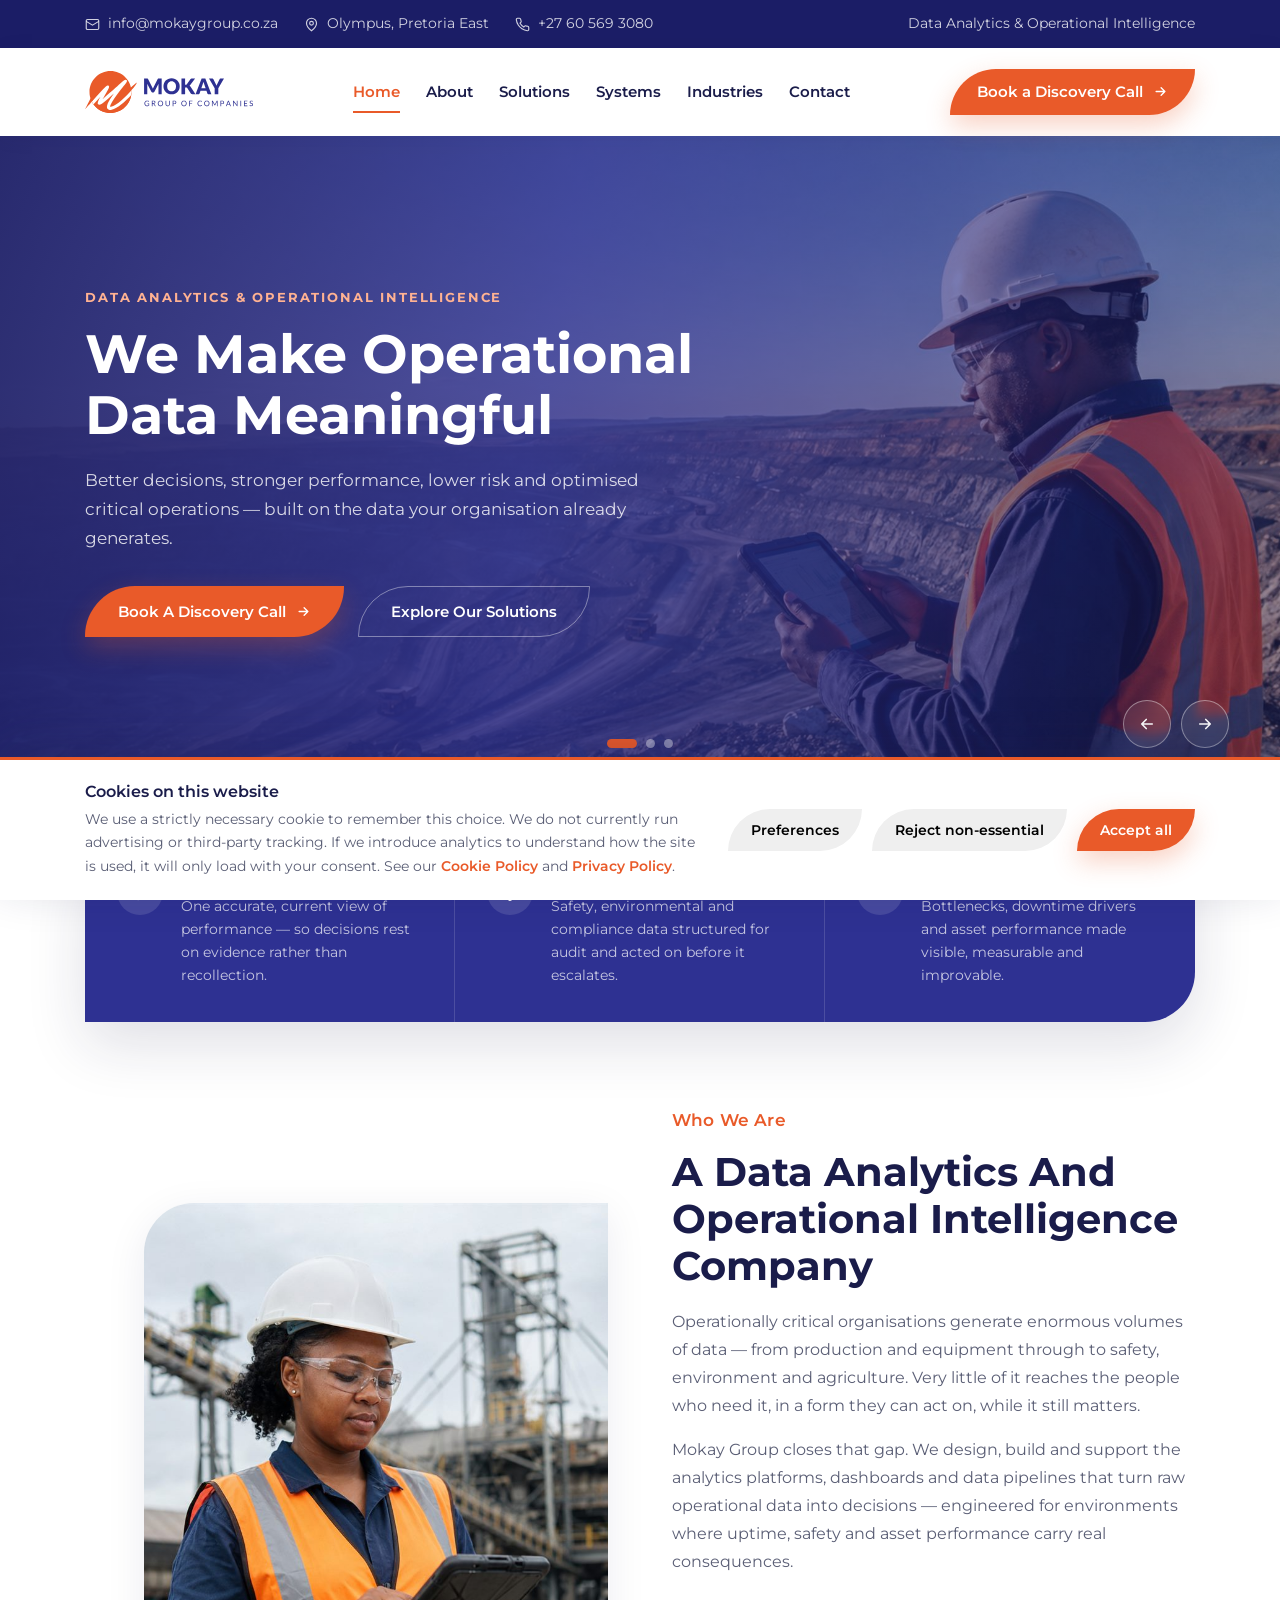
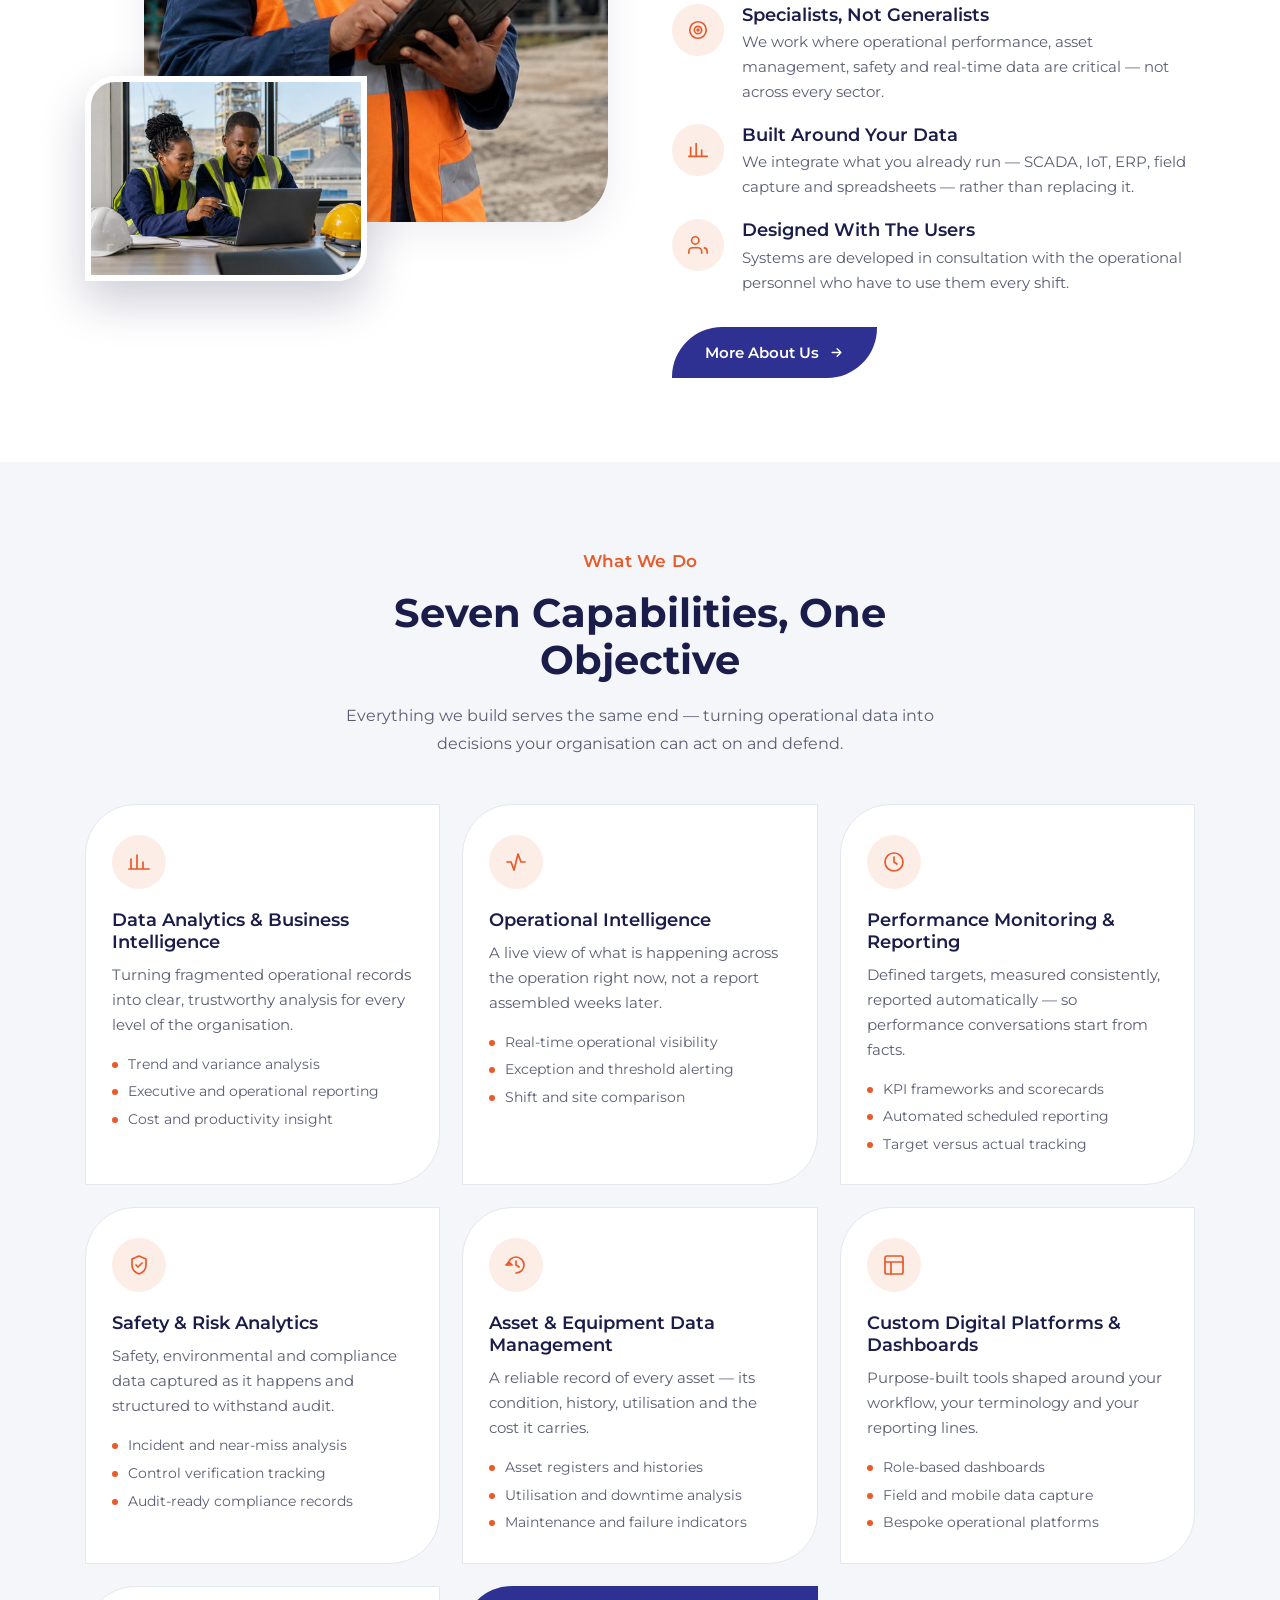
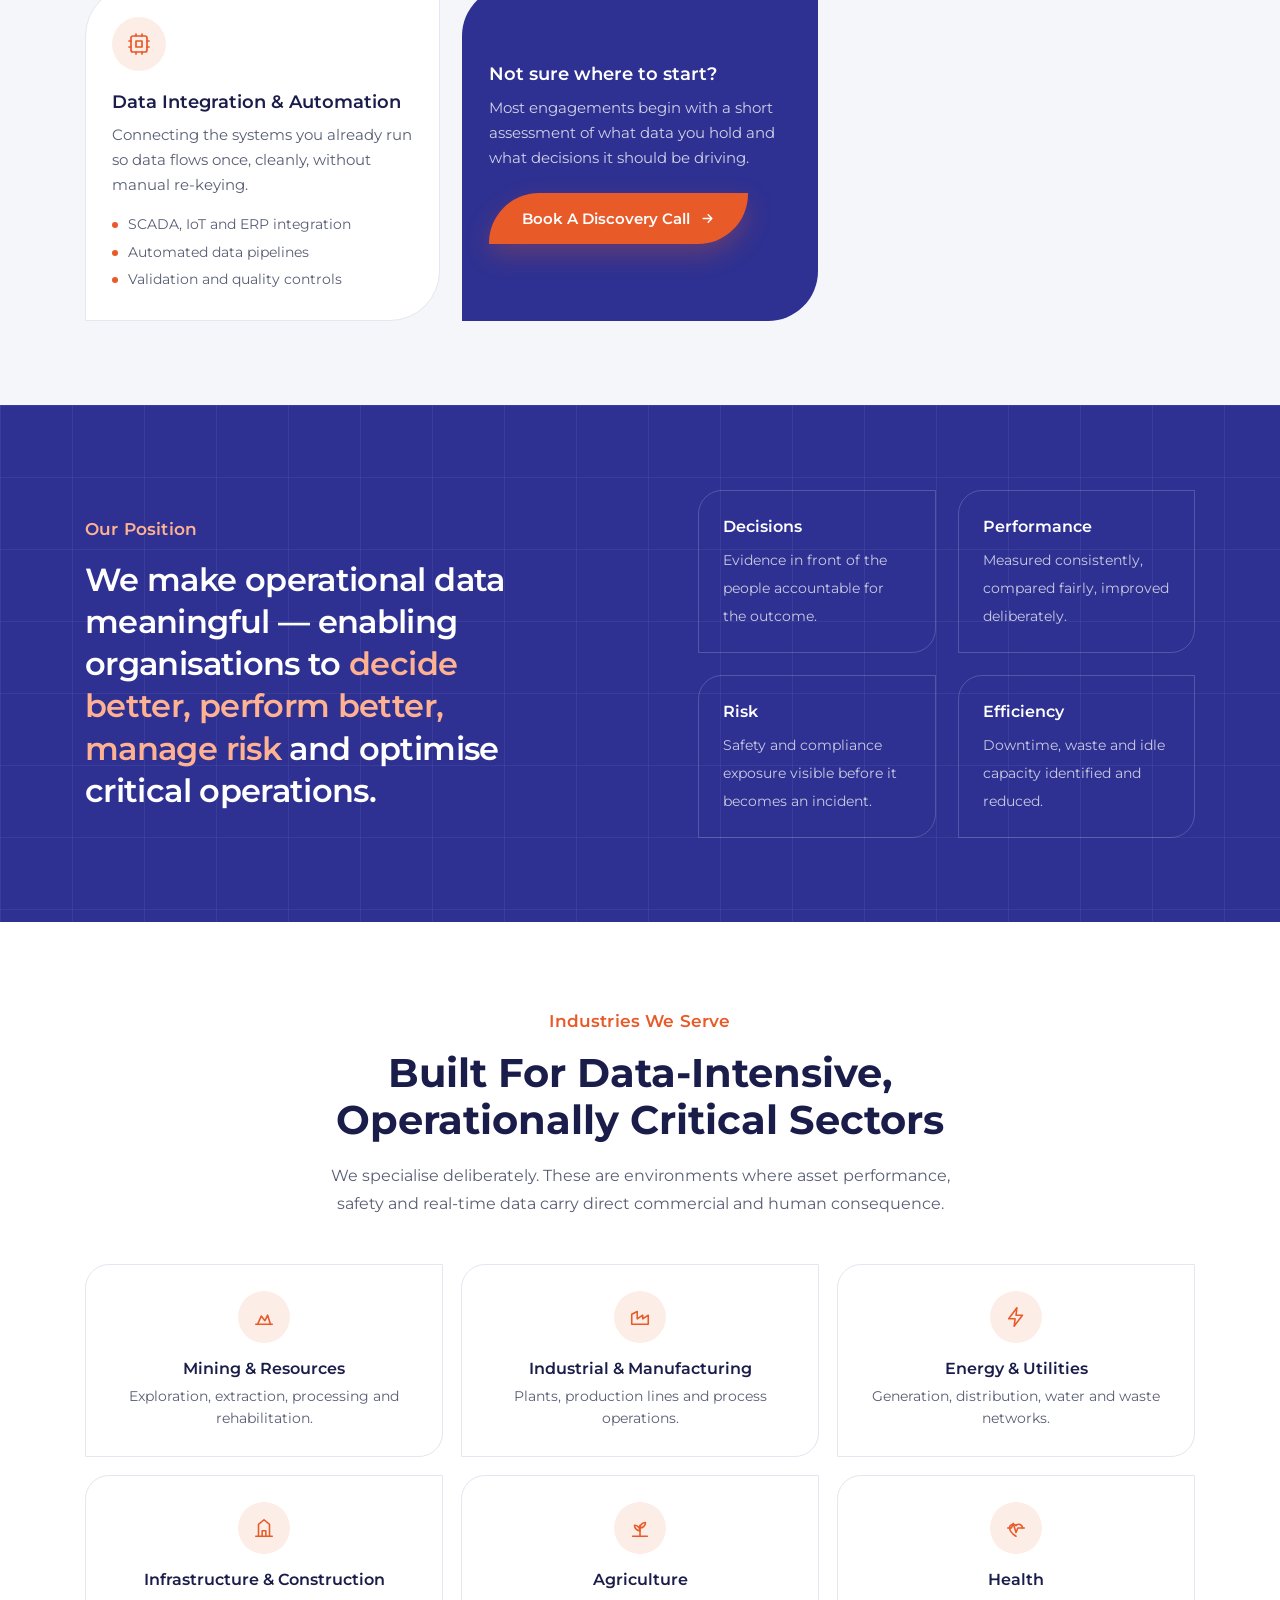
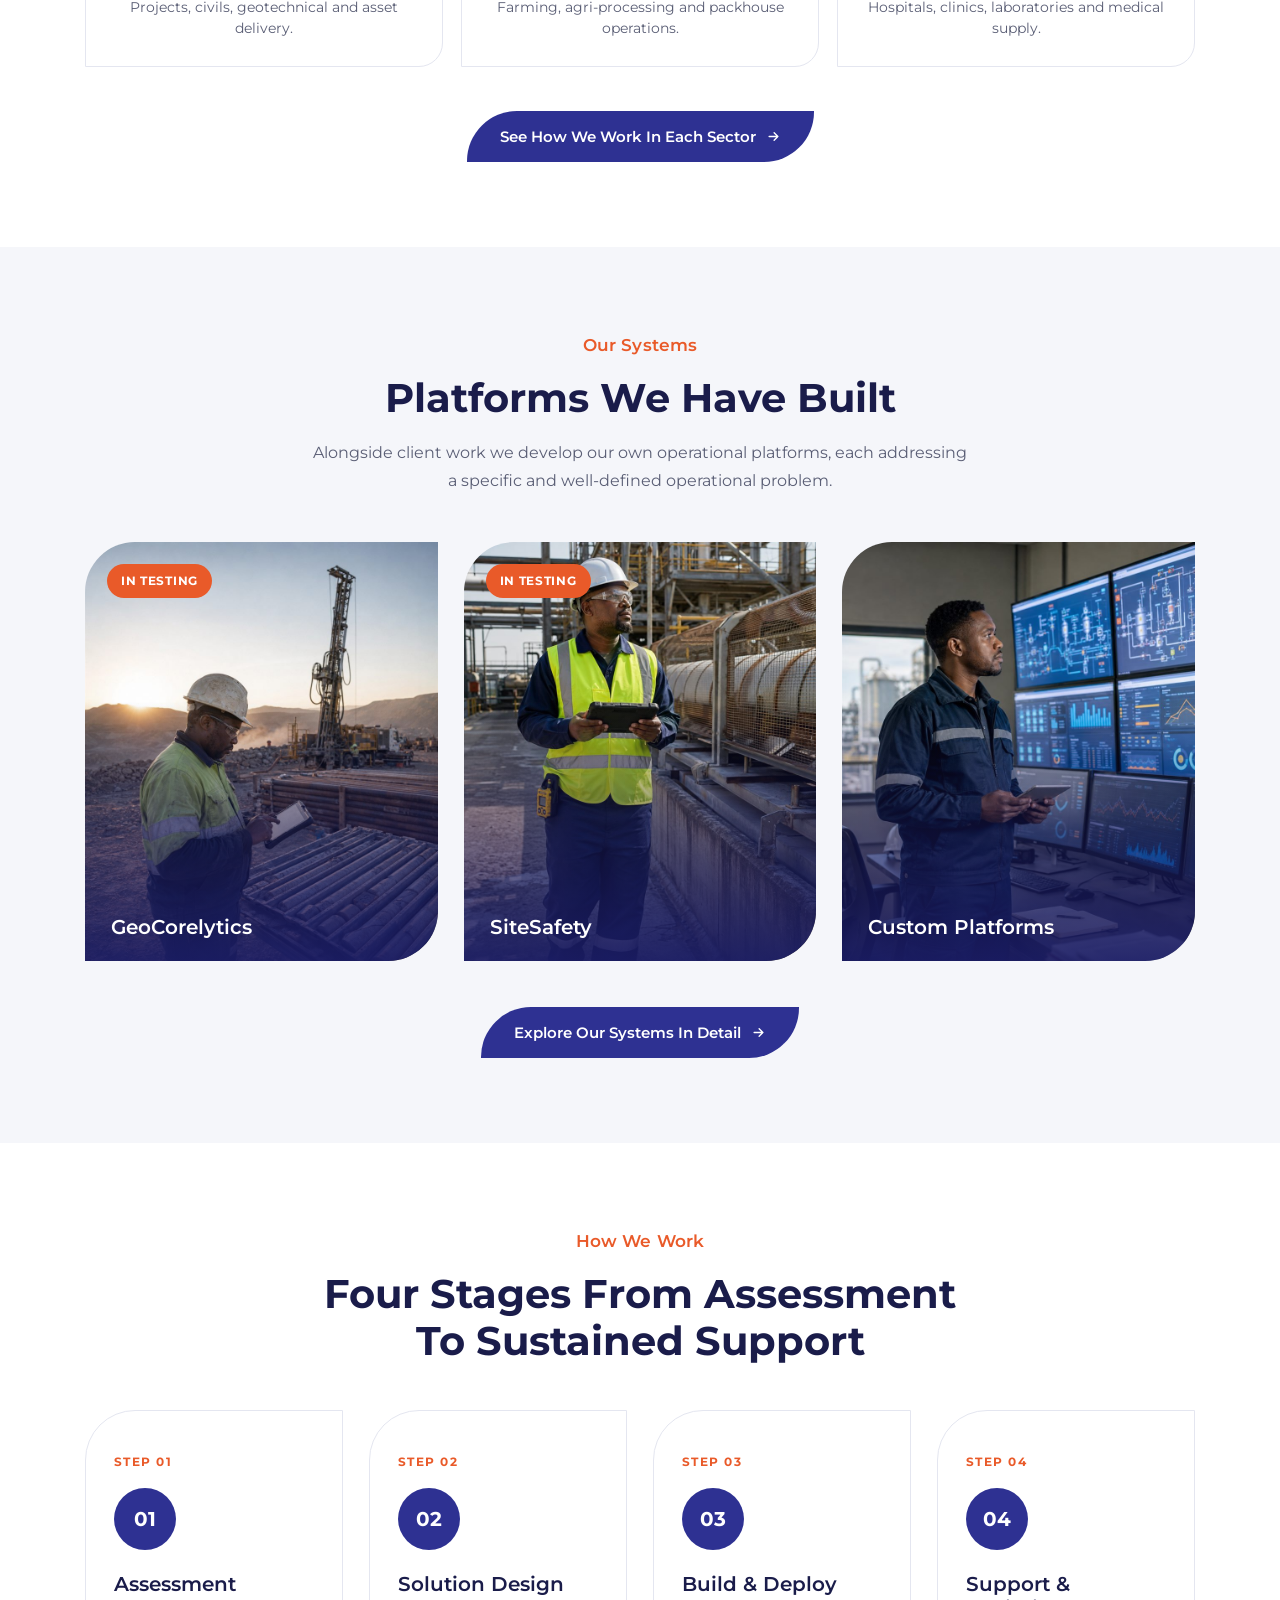
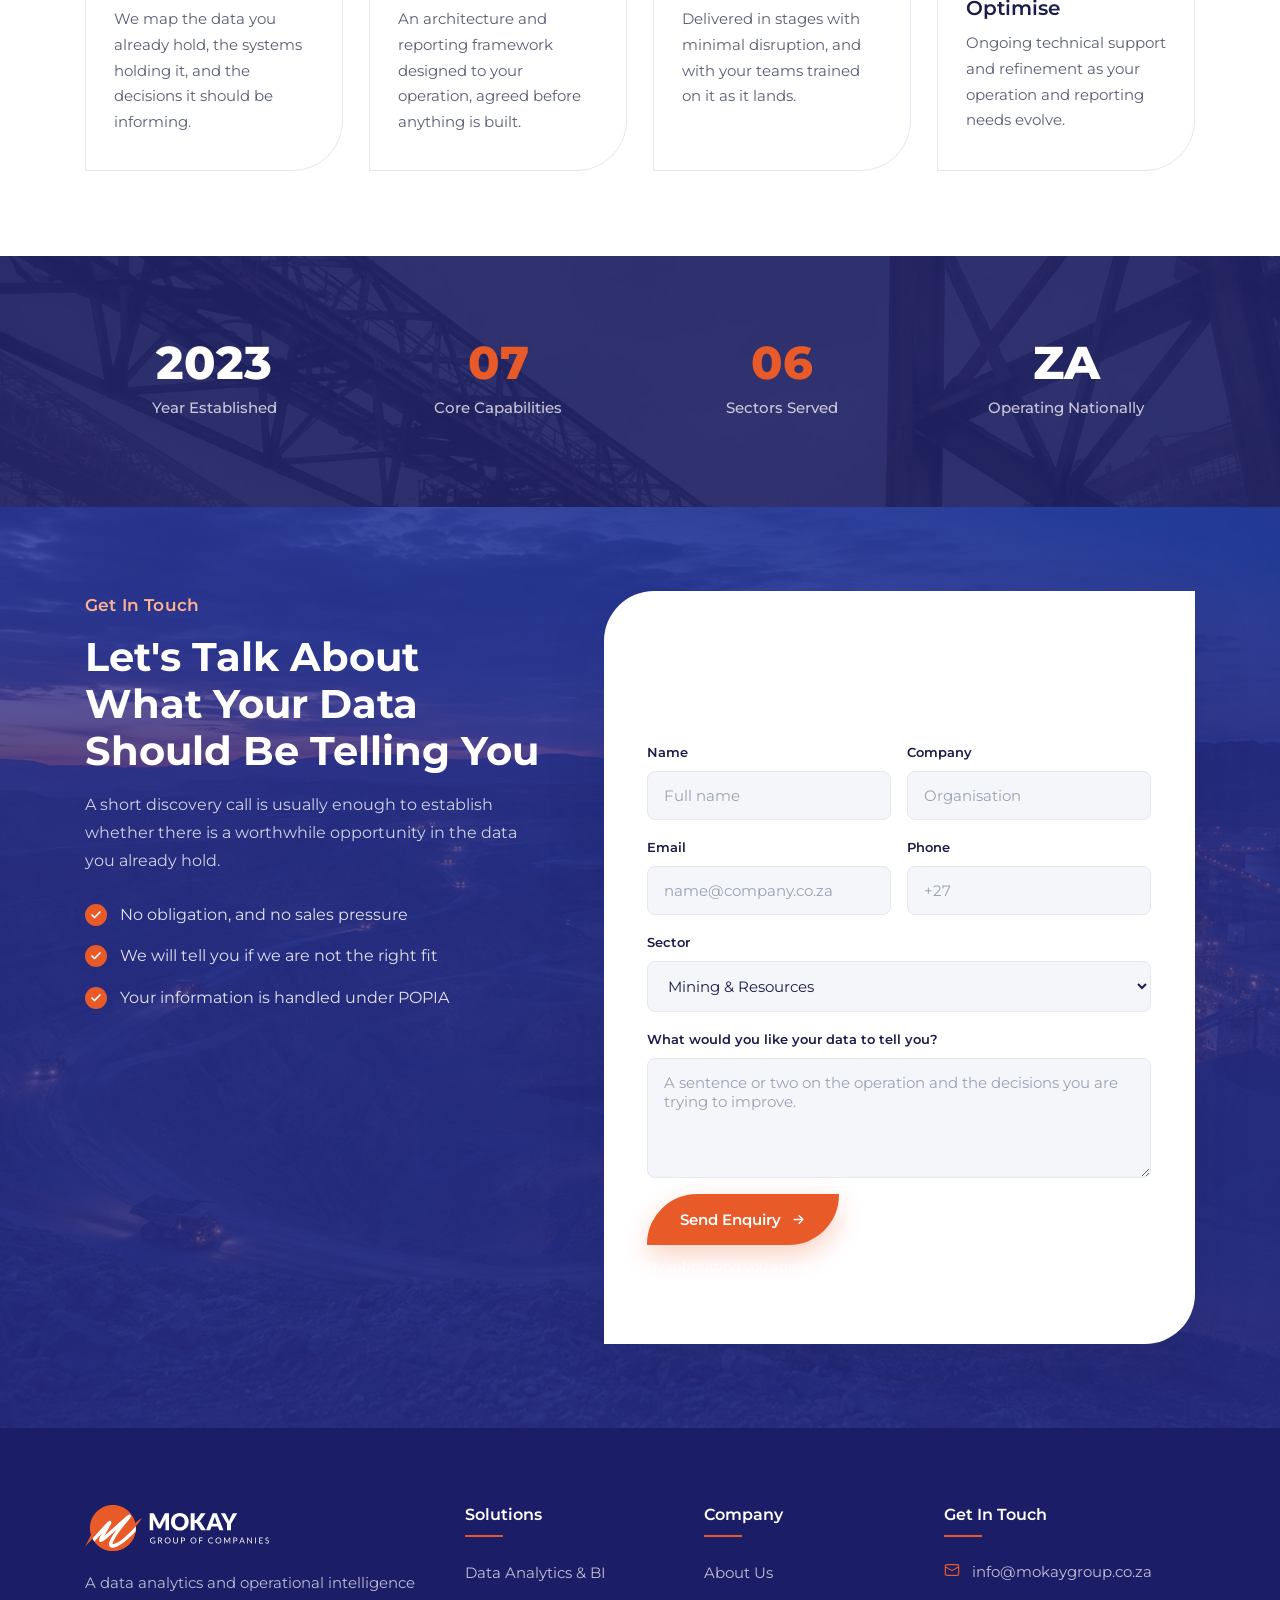
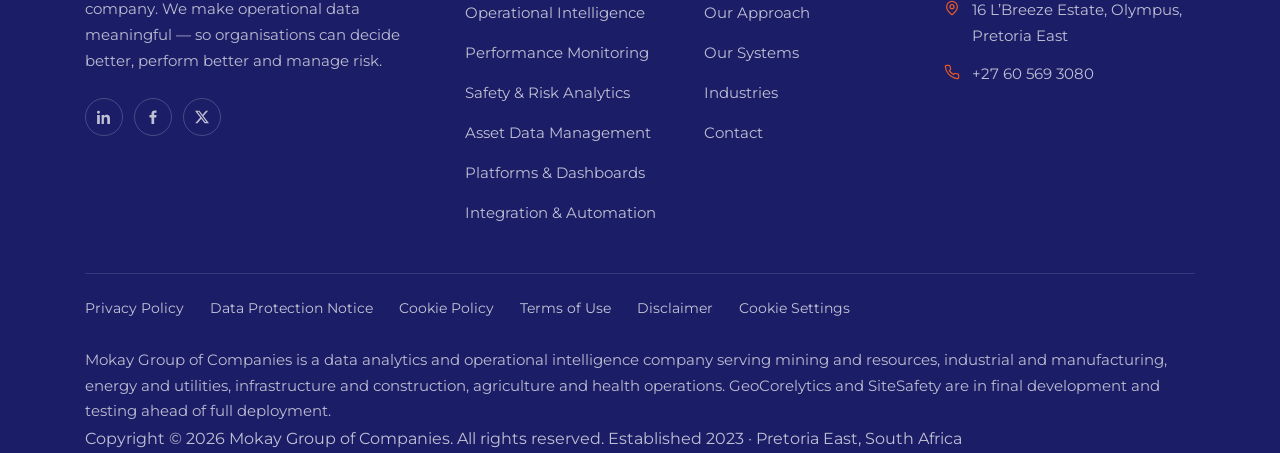
==== commit b5061383: "Fix hero slider, swap Agriculture and Health in, rebuild footer layout Hero slider - app.js is a sin" ====
--- a/index.html
+++ b/index.html
@@ -4,7 +4,7 @@
 <meta charset="UTF-8">
 <meta name="viewport" content="width=device-width,initial-scale=1">
 <title>Mokay Group of Companies — Data Analytics &amp; Operational Intelligence</title>
-<meta name="description" content="We make operational data meaningful — enabling organisations to make better decisions, improve performance, manage risk and optimise critical operations. Serving mining, industrial, energy, infrastructure and logistics operations across South Africa.">
+<meta name="description" content="We make operational data meaningful — enabling organisations to make better decisions, improve performance, manage risk and optimise critical operations. Serving mining, industrial, energy, infrastructure, agriculture and health operations across South Africa.">
 <link rel="icon" href="assets/favicon.svg" type="image/svg+xml">
 <script>document.documentElement.classList.add("js");</script>
 <link rel="stylesheet" href="assets/styles.css">
@@ -129,7 +129,7 @@
     <div class="reveal">
       <span class="subtitle">Who We Are</span>
       <h2>A Data Analytics And Operational Intelligence Company</h2>
-      <p style="margin-top:18px">Operationally critical organisations generate enormous volumes of data — from production and equipment through to safety, environment and logistics. Very little of it reaches the people who need it, in a form they can act on, while it still matters.</p>
+      <p style="margin-top:18px">Operationally critical organisations generate enormous volumes of data — from production and equipment through to safety, environment and agriculture. Very little of it reaches the people who need it, in a form they can act on, while it still matters.</p>
       <p style="margin-top:16px">Mokay Group closes that gap. We design, build and support the analytics platforms, dashboards and data pipelines that turn raw operational data into decisions — engineered for environments where uptime, safety and asset performance carry real consequences.</p>
       <ul class="mv-list">
         <li>
@@ -257,10 +257,15 @@
         <h4>Infrastructure &amp; Construction</h4>
         <p>Projects, civils, geotechnical and asset delivery.</p>
       </a>
-      <a class="ind reveal" href="industries.html#logistics">
-        <span class="ico"><svg width="22" height="22" viewBox="0 0 24 24" fill="none" stroke="currentColor" stroke-width="1.7" stroke-linecap="round" stroke-linejoin="round"><path d="M1 7h13v10H1zM14 10h4l3 3v4h-7z"/><circle cx="5.5" cy="18.5" r="1.6"/><circle cx="17.5" cy="18.5" r="1.6"/></svg></span>
-        <h4>Logistics &amp; Transport</h4>
-        <p>Fleets, movement, throughput and distribution.</p>
+      <a class="ind reveal" href="industries.html#agriculture">
+        <span class="ico"><svg width="22" height="22" viewBox="0 0 24 24" fill="none" stroke="currentColor" stroke-width="1.7" stroke-linecap="round" stroke-linejoin="round"><path d="M12 21V9"/><path d="M12 12c0-3.3 2.7-6 6-6 0 3.3-2.7 6-6 6Z"/><path d="M12 15c0-3.3-2.7-6-6-6 0 3.3 2.7 6 6 6Z"/><path d="M4 21h16"/></svg></span>
+        <h4>Agriculture</h4>
+        <p>Farming, agri-processing and packhouse operations.</p>
+      </a>
+      <a class="ind reveal" href="industries.html#health">
+        <span class="ico"><svg width="22" height="22" viewBox="0 0 24 24" fill="none" stroke="currentColor" stroke-width="1.7" stroke-linecap="round" stroke-linejoin="round"><path d="M3 12h4l2-5 3 10 2-5h7"/><path d="M12 21s-7-4.5-7-9a4 4 0 0 1 7-2.6A4 4 0 0 1 19 12"/></svg></span>
+        <h4>Health</h4>
+        <p>Hospitals, clinics, laboratories and medical supply.</p>
       </a>
     </div>
     <div class="reveal" style="text-align:center;margin-top:44px">
@@ -337,7 +342,7 @@
     <div class="counters">
       <div class="c reveal"><b>2023</b><span>Year Established</span></div>
       <div class="c reveal"><b><em data-count="7" data-pad="true">07</em></b><span>Core Capabilities</span></div>
-      <div class="c reveal"><b><em data-count="5" data-pad="true">05</em></b><span>Sectors Served</span></div>
+      <div class="c reveal"><b><em data-count="6" data-pad="true">06</em></b><span>Sectors Served</span></div>
       <div class="c reveal"><b>ZA</b><span>Operating Nationally</span></div>
     </div>
   </div>
@@ -379,7 +384,8 @@
             <option>Industrial &amp; Manufacturing</option>
             <option>Energy &amp; Utilities</option>
             <option>Infrastructure &amp; Construction</option>
-            <option>Logistics &amp; Transport</option>
+            <option>Agriculture</option>
+            <option>Health</option>
             <option>Other</option>
           </select></div>
         <div class="field"><label for="c-msg">What would you like your data to tell you?</label>
@@ -434,17 +440,6 @@
         </ul>
       </div>
       <div>
-        <h5>Legal</h5>
-        <ul>
-          <li><a href="privacy-policy.html">Privacy Policy</a></li>
-          <li><a href="data-protection.html">Data Protection Notice</a></li>
-          <li><a href="cookie-policy.html">Cookie Policy</a></li>
-          <li><a href="terms-of-use.html">Terms of Use</a></li>
-          <li><a href="disclaimer.html">Disclaimer</a></li>
-          <li><a href="#" data-cookie-settings>Cookie Settings</a></li>
-        </ul>
-      </div>
-      <div>
         <h5>Get In Touch</h5>
         <ul>
           <li class="contact-li"><span class="ico"><svg width="16" height="16" viewBox="0 0 24 24" fill="none" stroke="currentColor" stroke-width="1.8"><rect x="2" y="4" width="20" height="16" rx="2"/><path d="m2 7 10 6 10-6"/></svg></span><a href="mailto:info@mokaygroup.co.za">info@mokaygroup.co.za</a></li>
@@ -453,8 +448,16 @@
         </ul>
       </div>
     </div>
+    <ul class="foot-links">
+      <li><a href="privacy-policy.html">Privacy Policy</a></li>
+      <li><a href="data-protection.html">Data Protection Notice</a></li>
+      <li><a href="cookie-policy.html">Cookie Policy</a></li>
+      <li><a href="terms-of-use.html">Terms of Use</a></li>
+      <li><a href="disclaimer.html">Disclaimer</a></li>
+      <li><a href="#" data-cookie-settings>Cookie Settings</a></li>
+    </ul>
     <div class="foot-legal">
-      <p>Mokay Group of Companies is a data analytics and operational intelligence company serving mining and resources, industrial and manufacturing, energy and utilities, infrastructure and construction, and logistics and transport operations. GeoCorelytics and SiteSafety are in final development and testing ahead of full deployment.</p>
+      <p>Mokay Group of Companies is a data analytics and operational intelligence company serving mining and resources, industrial and manufacturing, energy and utilities, infrastructure and construction, agriculture and health operations. GeoCorelytics and SiteSafety are in final development and testing ahead of full deployment.</p>
       <div class="foot-bot">
         <span>Copyright © <span data-year>2026</span> Mokay Group of Companies. All rights reserved.</span>
         <span>Established 2023 · Pretoria East, South Africa</span>
--- a/assets/styles.css
+++ b/assets/styles.css
@@ -418,9 +418,11 @@
 .footer{background:var(--navy-deep);color:rgba(255,255,255,.72);padding-top:clamp(56px,6vw,90px)}
 .footer h5{color:#fff;font-size:1.02rem;margin-bottom:22px;position:relative;padding-bottom:12px}
 .footer h5::after{content:"";position:absolute;left:0;bottom:0;width:38px;height:2px;background:var(--orange)}
-.footer-grid{display:grid;grid-template-columns:1.5fr .9fr .9fr .9fr 1.15fr;gap:clamp(22px,2.4vw,38px);
-  padding-bottom:clamp(38px,4vw,56px)}
-@media(max-width:1080px){.footer-grid{grid-template-columns:1.4fr 1fr 1fr}}
+/* four columns, not five — five left the link columns at 166px and wrapped
+   most labels onto two lines. Legal moved to a single row above the copyright. */
+.footer-grid{display:grid;grid-template-columns:1.7fr 1fr 1fr 1.25fr;gap:clamp(26px,3vw,46px);
+  padding-bottom:clamp(34px,3.6vw,50px)}
+@media(max-width:1040px){.footer-grid{grid-template-columns:1.5fr 1fr 1fr}}
 @media(max-width:760px){.footer-grid{grid-template-columns:1fr 1fr}}
 @media(max-width:520px){.footer-grid{grid-template-columns:1fr}}
 .footer-logo img{height:46px;width:auto;margin-bottom:20px}
@@ -434,6 +436,18 @@
 .socials-row a{width:38px;height:38px;border-radius:50%;border:1px solid rgba(255,255,255,.2);
   display:grid;place-items:center;transition:.3s}
 .socials-row a:hover{background:var(--orange);border-color:var(--orange);color:#fff}
+/* legal links as one horizontal row.
+   Scoped under .footer to outrank `.footer ul{display:grid}`. */
+.footer ul.foot-links{list-style:none;display:flex;flex-wrap:wrap;gap:6px 26px;
+  padding:20px 0;border-top:1px solid rgba(255,255,255,.12)}
+.footer ul.foot-links a{font-size:.9rem;color:rgba(255,255,255,.74);
+  transition:color .25s;display:inline-block}
+.footer ul.foot-links a:hover{color:var(--orange);padding-left:0}
+.foot-legal{padding-top:6px}
+@media(max-width:600px){
+  .footer ul.foot-links{gap:0 22px;padding:10px 0}
+  .footer ul.foot-links a{padding:9px 0;min-height:44px;display:flex;align-items:center}
+}
 .copyright{border-top:1px solid rgba(255,255,255,.12);padding:22px 0;
   display:flex;flex-wrap:wrap;gap:12px;justify-content:space-between;font-size:.88rem}
 
@@ -547,9 +561,8 @@
 .gray .cap{background:#fff}
 
 /* ---------- industry cards ---------- */
-.ind-grid{display:grid;grid-template-columns:repeat(5,1fr);gap:16px}
-@media(max-width:1100px){.ind-grid{grid-template-columns:repeat(3,1fr)}}
-@media(max-width:760px){.ind-grid{grid-template-columns:1fr 1fr}}
+.ind-grid{display:grid;grid-template-columns:repeat(3,1fr);gap:18px}
+@media(max-width:860px){.ind-grid{grid-template-columns:1fr 1fr}}
 @media(max-width:520px){.ind-grid{grid-template-columns:1fr}}
 .ind{background:#fff;border:1px solid var(--line);border-radius:24px 0 24px 0;
   padding:26px 22px;text-align:center;transition:transform .35s,box-shadow .35s,background .35s}
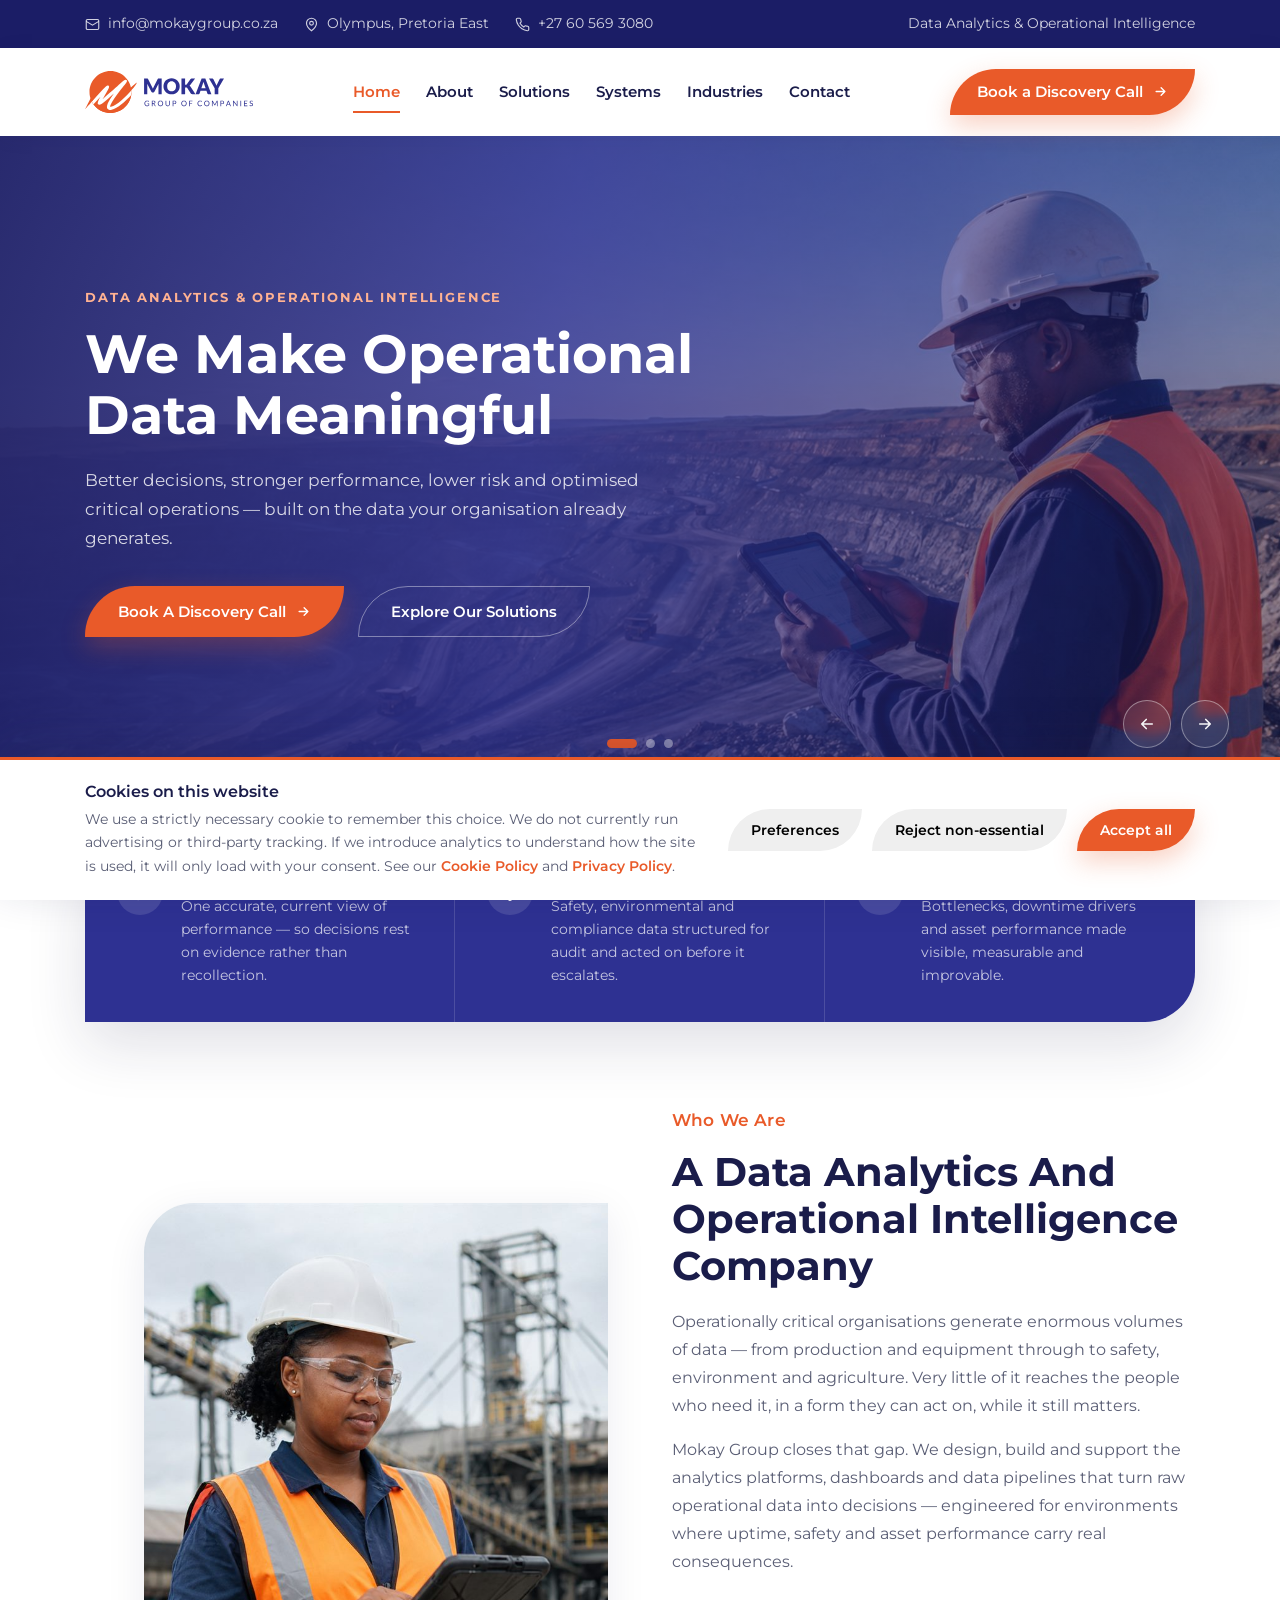
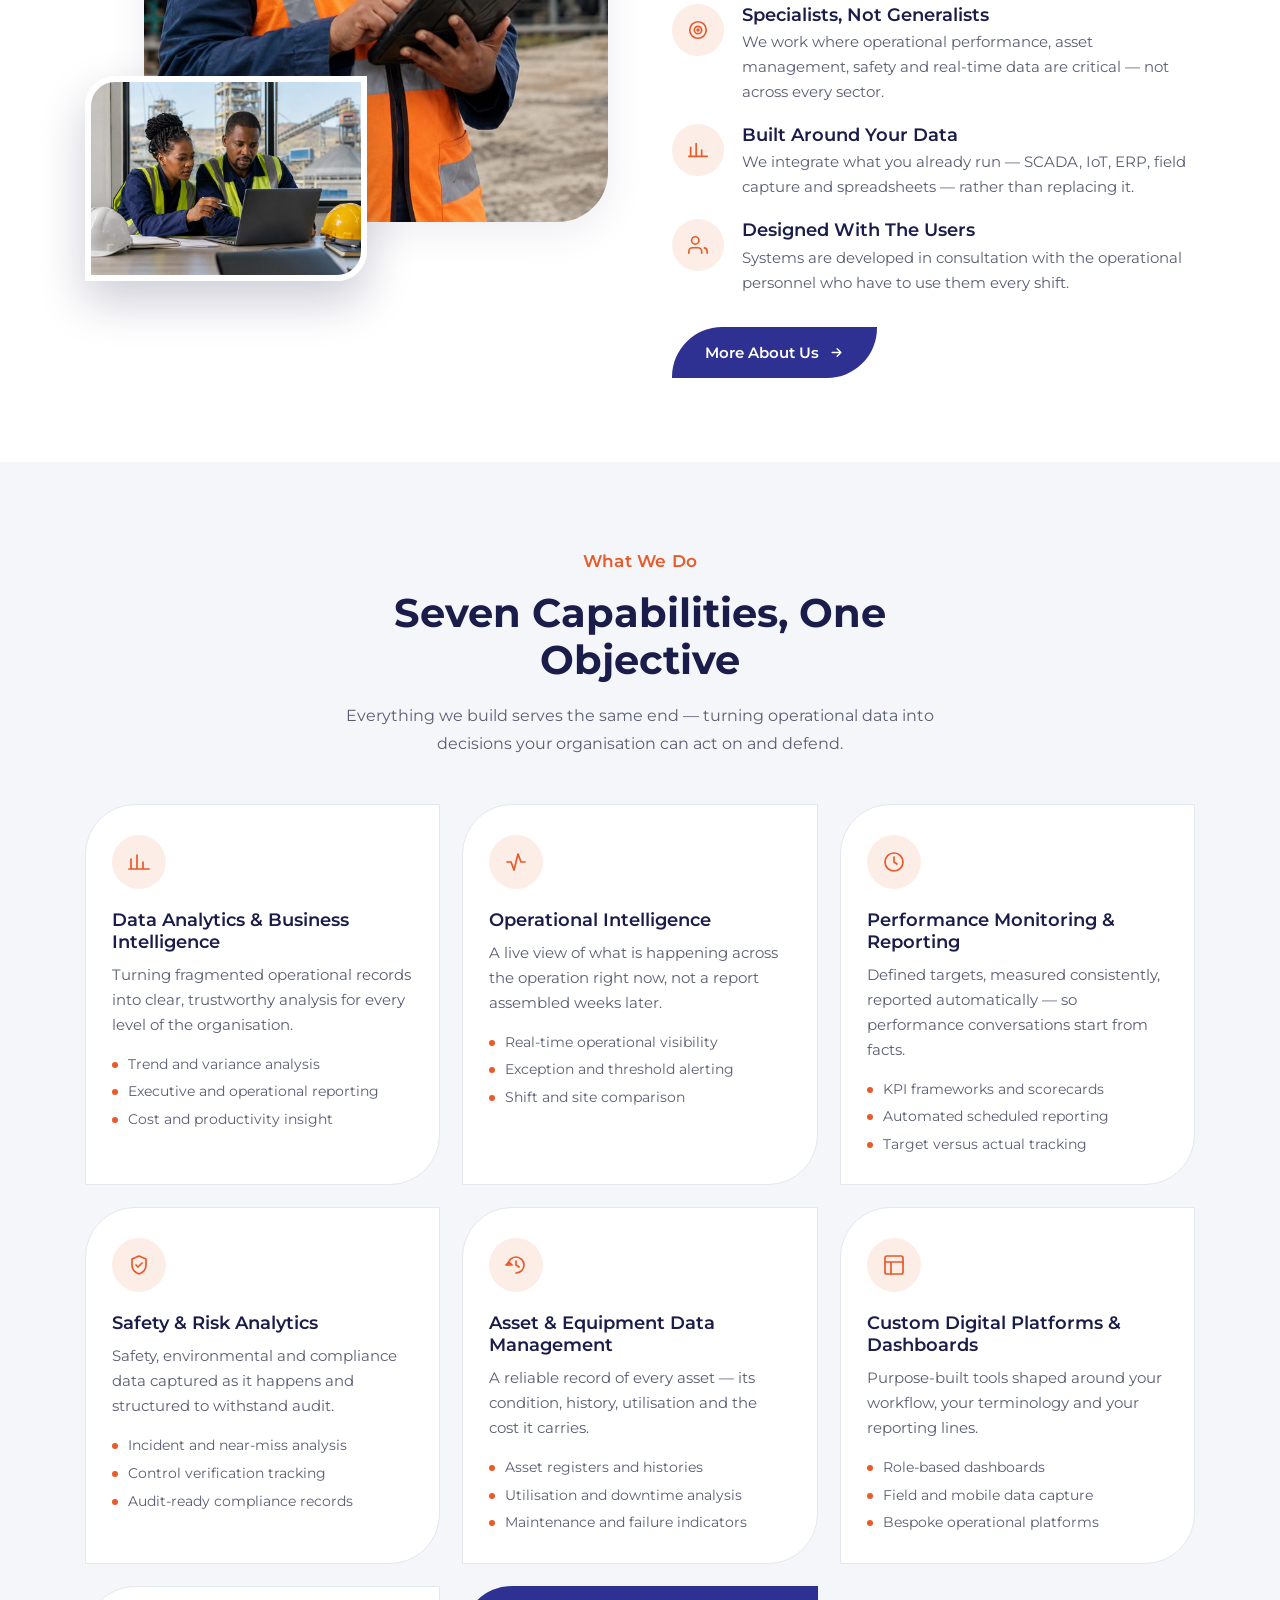
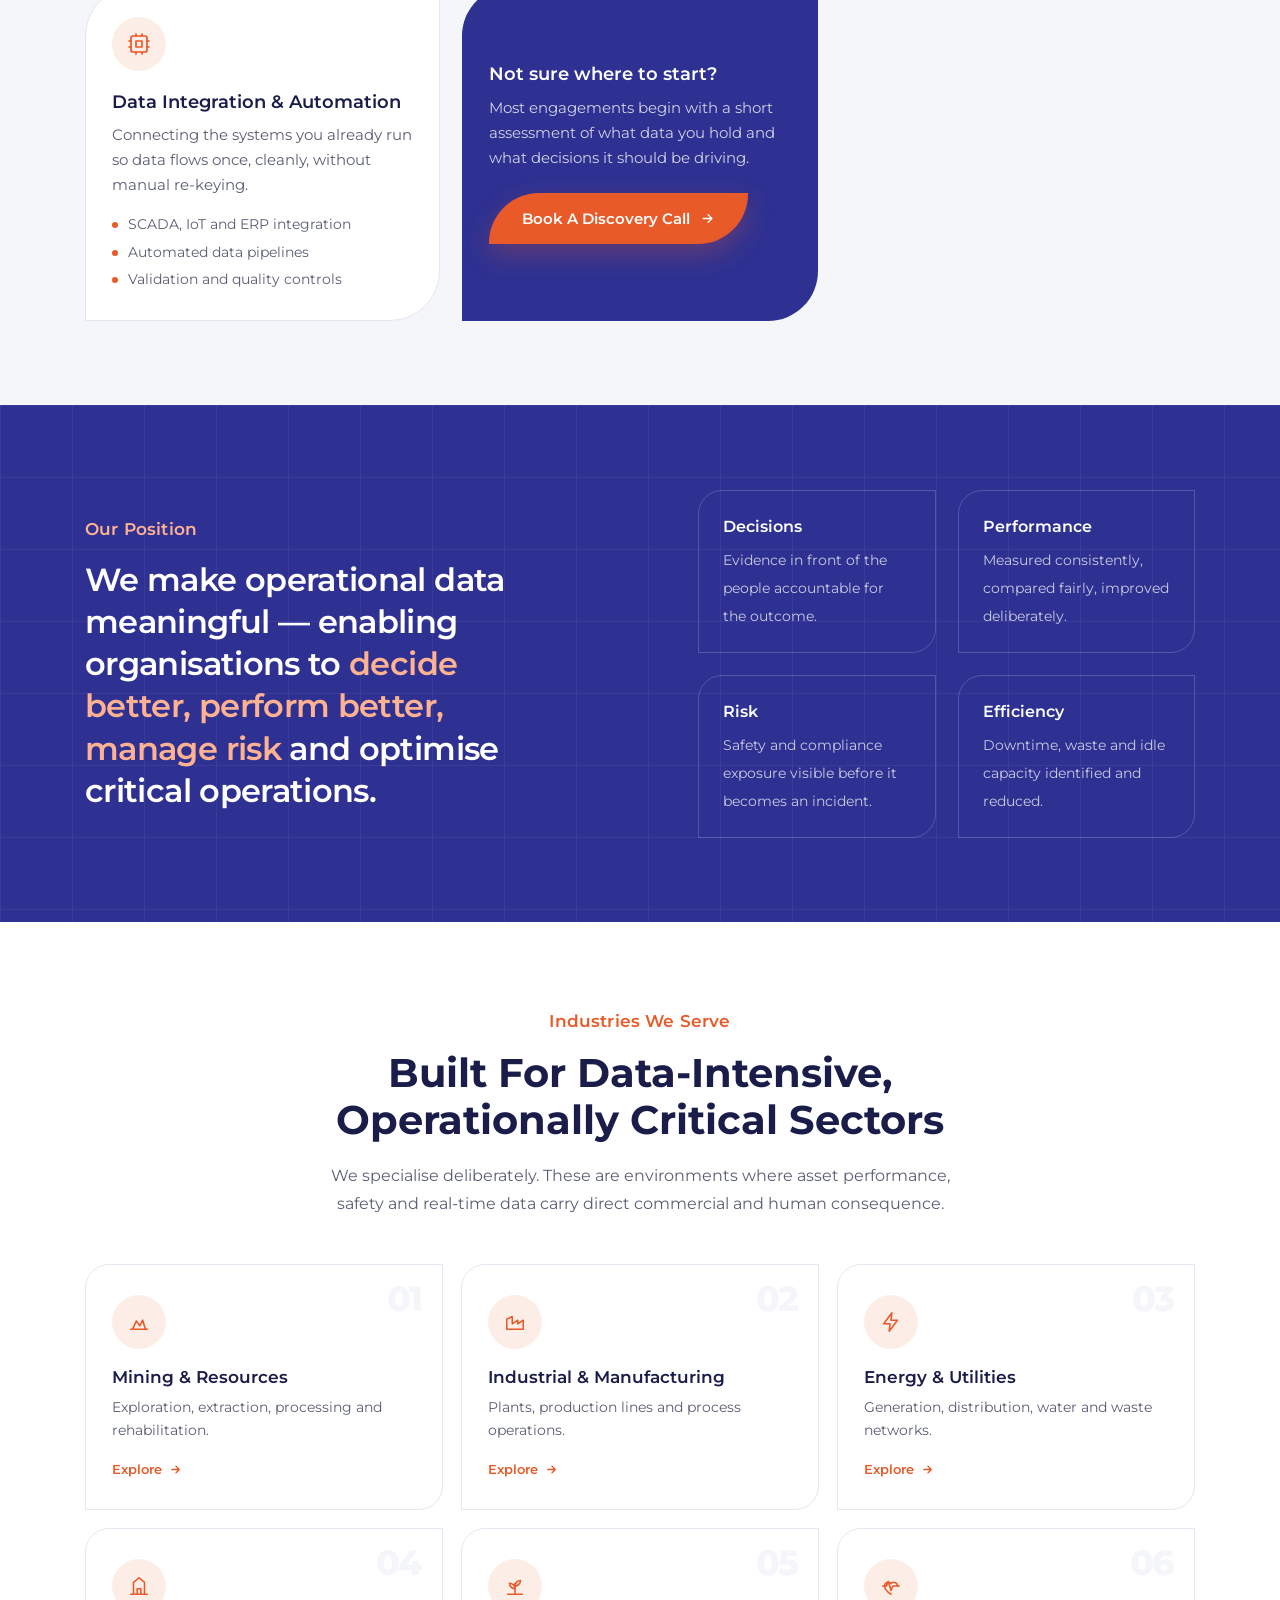
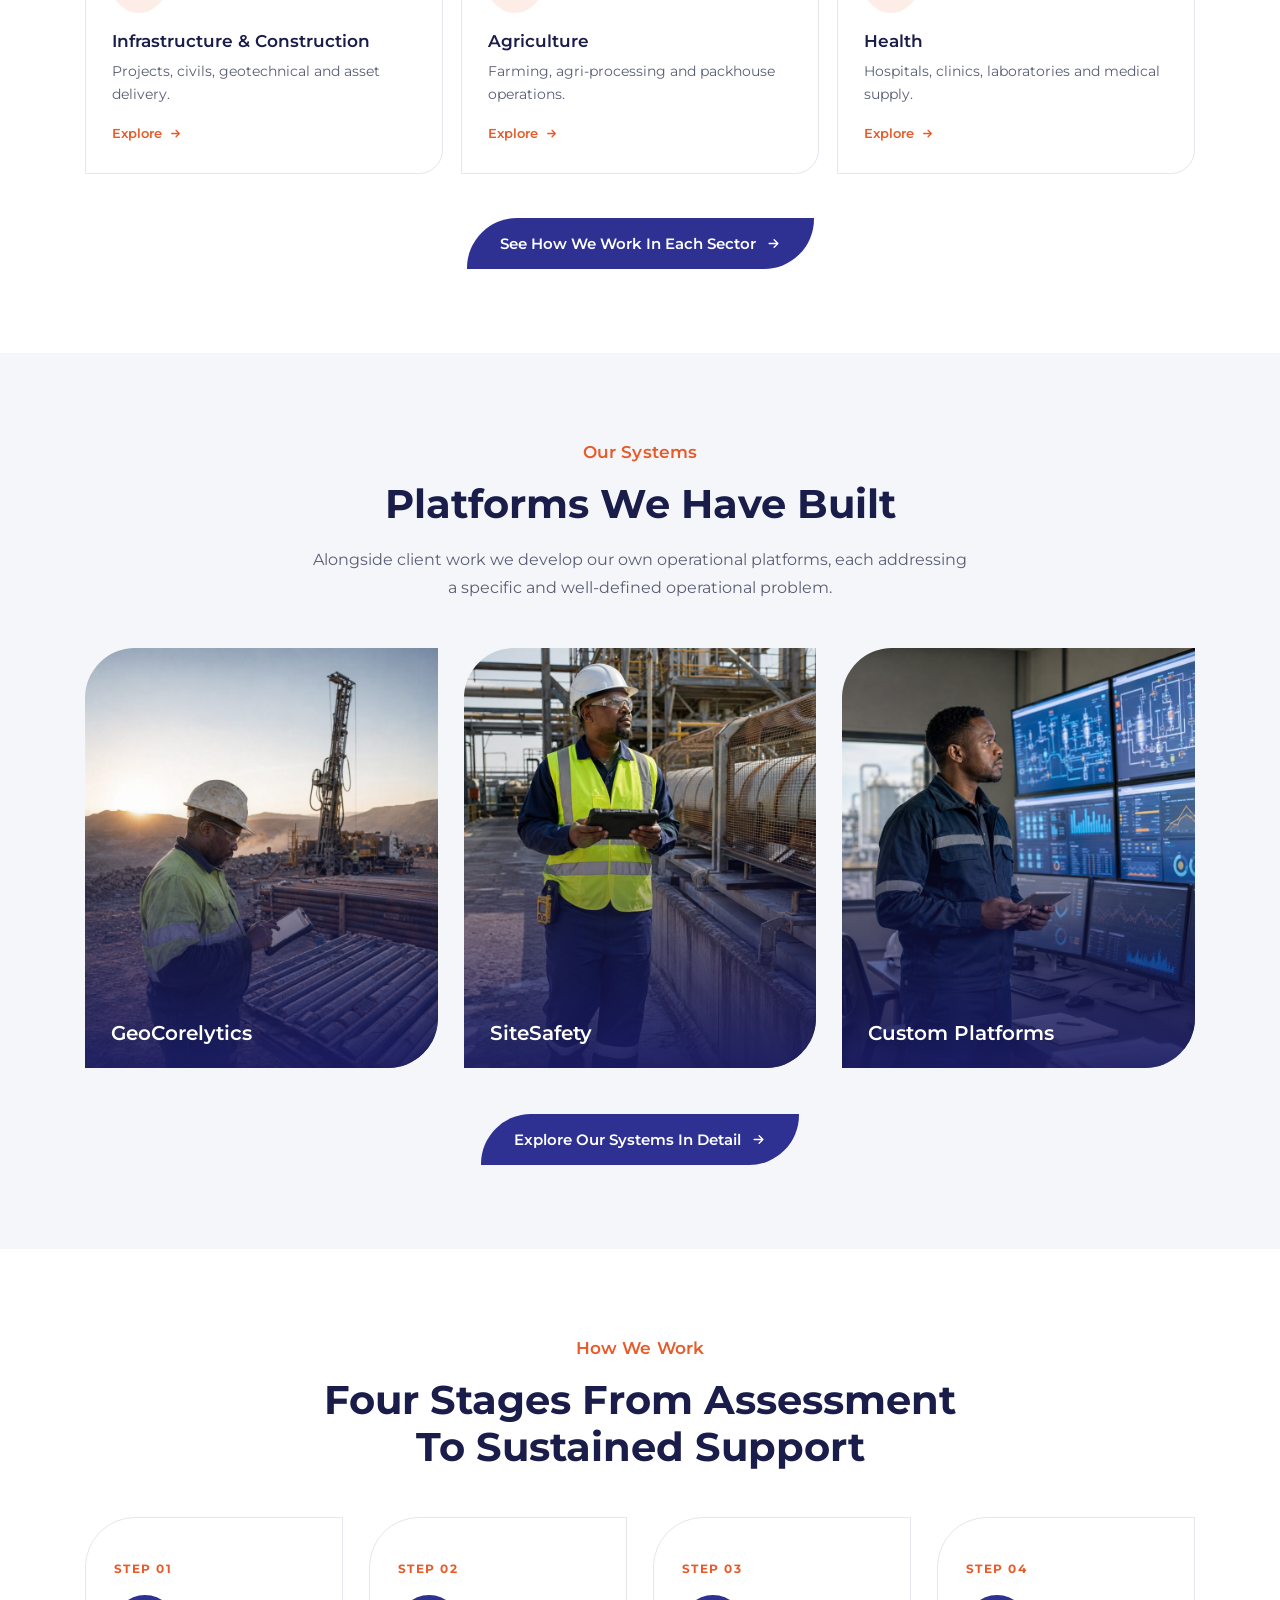
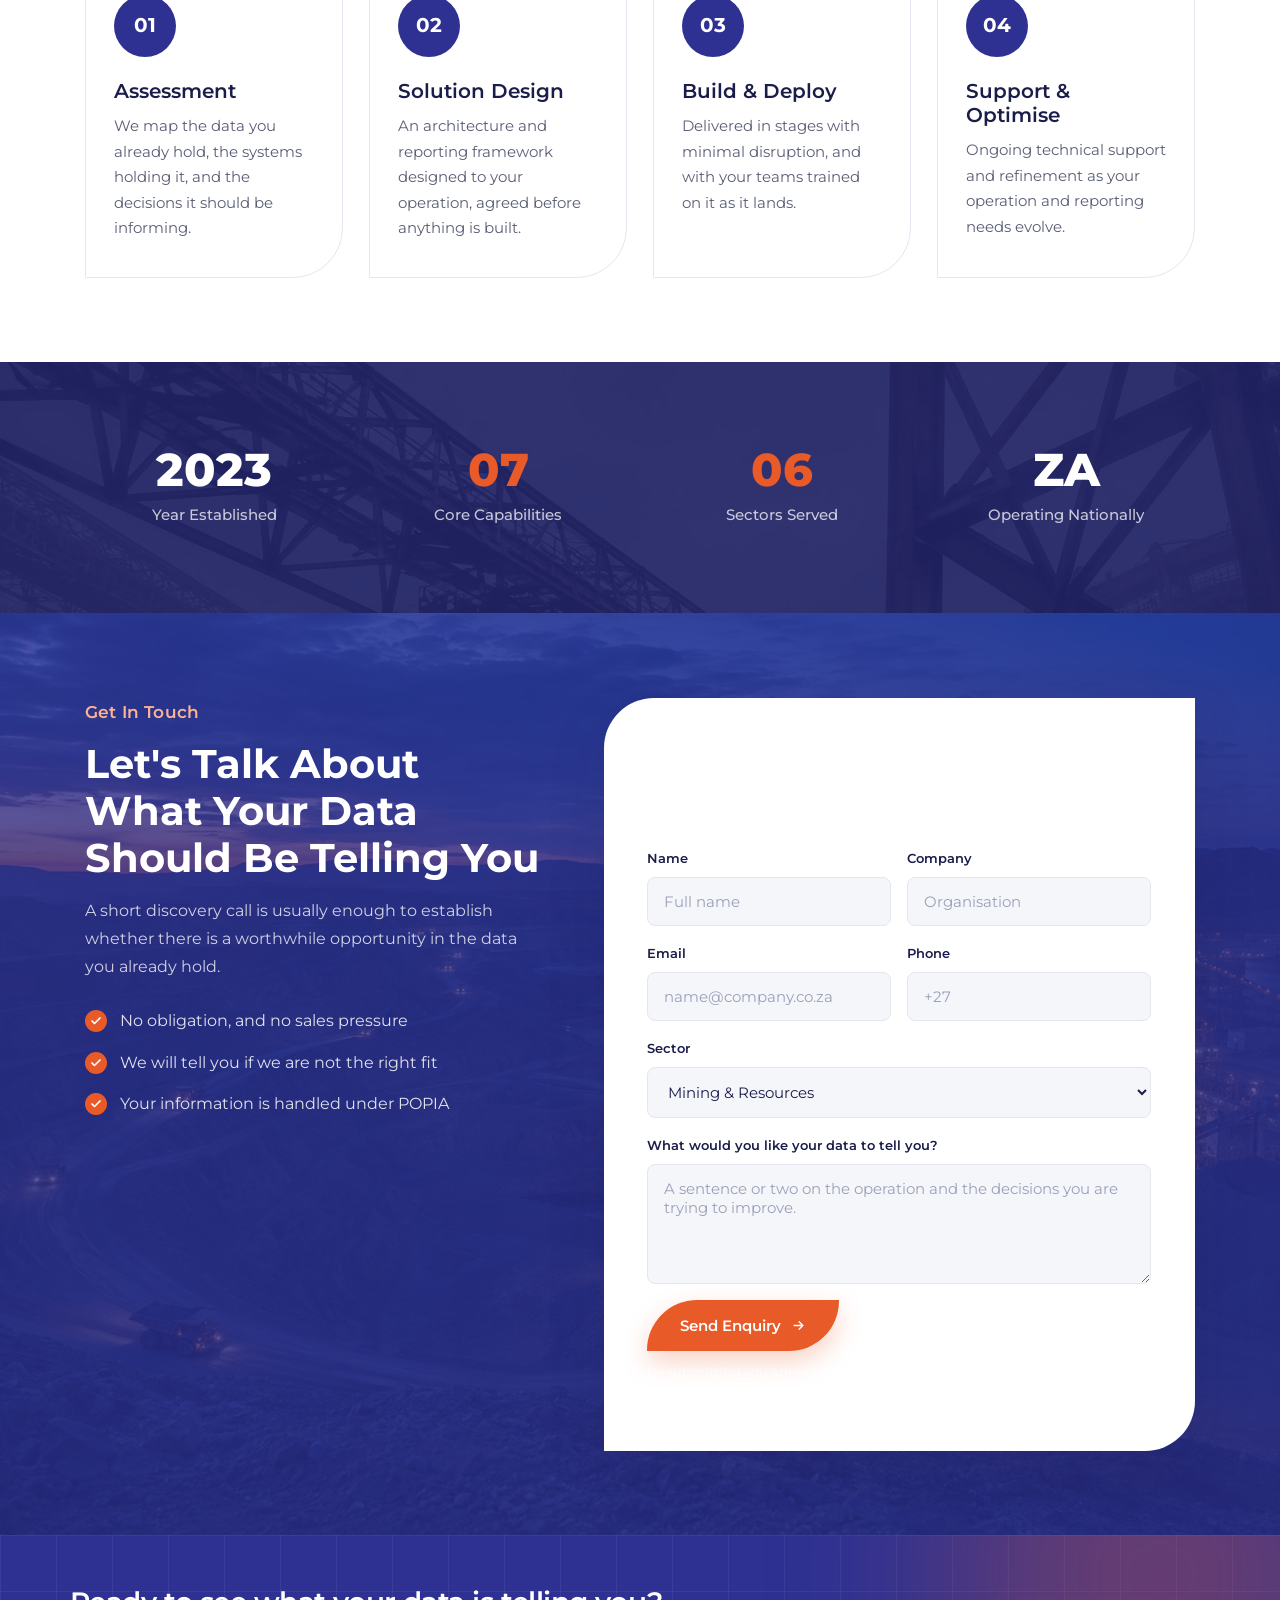
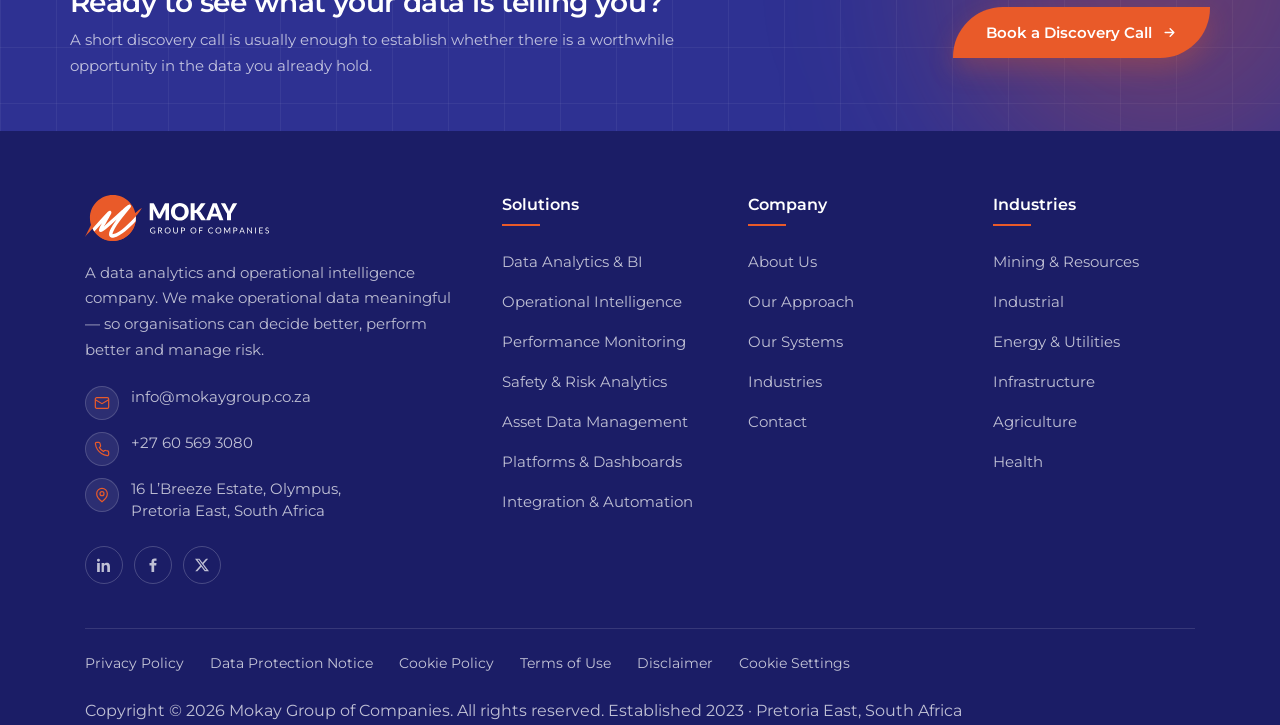
==== commit 08eb802e: "Redesign industries and footer, drop development-status wording Industries - Sector rows replaced wi" ====
--- a/index.html
+++ b/index.html
@@ -238,34 +238,46 @@
     </div>
     <div class="ind-grid">
       <a class="ind reveal" href="industries.html#mining">
+        <span class="num">01</span>
         <span class="ico"><svg width="22" height="22" viewBox="0 0 24 24" fill="none" stroke="currentColor" stroke-width="1.7" stroke-linecap="round" stroke-linejoin="round"><path d="M3 20h18M5 20l4-9 4 5 3-6 3 10"/></svg></span>
         <h4>Mining &amp; Resources</h4>
         <p>Exploration, extraction, processing and rehabilitation.</p>
+      <span class="go">Explore <svg width="13" height="13" viewBox="0 0 24 24" fill="none" stroke="currentColor" stroke-width="2.4" stroke-linecap="round" stroke-linejoin="round"><path d="M5 12h14M13 6l6 6-6 6"/></svg></span>
       </a>
       <a class="ind reveal" href="industries.html#industrial">
+        <span class="num">02</span>
         <span class="ico"><svg width="22" height="22" viewBox="0 0 24 24" fill="none" stroke="currentColor" stroke-width="1.7" stroke-linecap="round" stroke-linejoin="round"><path d="M3 20h18V10l-6 4V10l-6 4V6L3 9z"/></svg></span>
         <h4>Industrial &amp; Manufacturing</h4>
         <p>Plants, production lines and process operations.</p>
+      <span class="go">Explore <svg width="13" height="13" viewBox="0 0 24 24" fill="none" stroke="currentColor" stroke-width="2.4" stroke-linecap="round" stroke-linejoin="round"><path d="M5 12h14M13 6l6 6-6 6"/></svg></span>
       </a>
       <a class="ind reveal" href="industries.html#energy">
+        <span class="num">03</span>
         <span class="ico"><svg width="22" height="22" viewBox="0 0 24 24" fill="none" stroke="currentColor" stroke-width="1.7" stroke-linecap="round" stroke-linejoin="round"><path d="M13 2 4 14h7l-1 8 9-12h-7z"/></svg></span>
         <h4>Energy &amp; Utilities</h4>
         <p>Generation, distribution, water and waste networks.</p>
+      <span class="go">Explore <svg width="13" height="13" viewBox="0 0 24 24" fill="none" stroke="currentColor" stroke-width="2.4" stroke-linecap="round" stroke-linejoin="round"><path d="M5 12h14M13 6l6 6-6 6"/></svg></span>
       </a>
       <a class="ind reveal" href="industries.html#infrastructure">
+        <span class="num">04</span>
         <span class="ico"><svg width="22" height="22" viewBox="0 0 24 24" fill="none" stroke="currentColor" stroke-width="1.7" stroke-linecap="round" stroke-linejoin="round"><path d="M3 21h18M6 21V8l6-5 6 5v13M10 21v-6h4v6"/></svg></span>
         <h4>Infrastructure &amp; Construction</h4>
         <p>Projects, civils, geotechnical and asset delivery.</p>
+      <span class="go">Explore <svg width="13" height="13" viewBox="0 0 24 24" fill="none" stroke="currentColor" stroke-width="2.4" stroke-linecap="round" stroke-linejoin="round"><path d="M5 12h14M13 6l6 6-6 6"/></svg></span>
       </a>
       <a class="ind reveal" href="industries.html#agriculture">
+        <span class="num">05</span>
         <span class="ico"><svg width="22" height="22" viewBox="0 0 24 24" fill="none" stroke="currentColor" stroke-width="1.7" stroke-linecap="round" stroke-linejoin="round"><path d="M12 21V9"/><path d="M12 12c0-3.3 2.7-6 6-6 0 3.3-2.7 6-6 6Z"/><path d="M12 15c0-3.3-2.7-6-6-6 0 3.3 2.7 6 6 6Z"/><path d="M4 21h16"/></svg></span>
         <h4>Agriculture</h4>
         <p>Farming, agri-processing and packhouse operations.</p>
+      <span class="go">Explore <svg width="13" height="13" viewBox="0 0 24 24" fill="none" stroke="currentColor" stroke-width="2.4" stroke-linecap="round" stroke-linejoin="round"><path d="M5 12h14M13 6l6 6-6 6"/></svg></span>
       </a>
       <a class="ind reveal" href="industries.html#health">
+        <span class="num">06</span>
         <span class="ico"><svg width="22" height="22" viewBox="0 0 24 24" fill="none" stroke="currentColor" stroke-width="1.7" stroke-linecap="round" stroke-linejoin="round"><path d="M3 12h4l2-5 3 10 2-5h7"/><path d="M12 21s-7-4.5-7-9a4 4 0 0 1 7-2.6A4 4 0 0 1 19 12"/></svg></span>
         <h4>Health</h4>
         <p>Hospitals, clinics, laboratories and medical supply.</p>
+      <span class="go">Explore <svg width="13" height="13" viewBox="0 0 24 24" fill="none" stroke="currentColor" stroke-width="2.4" stroke-linecap="round" stroke-linejoin="round"><path d="M5 12h14M13 6l6 6-6 6"/></svg></span>
       </a>
     </div>
     <div class="reveal" style="text-align:center;margin-top:44px">
@@ -285,7 +297,6 @@
     </div>
     <div class="cards-3">
       <article class="sys-card reveal">
-        <span class="tag">In Testing</span>
         <img src="assets/img/system-1.jpg" alt="Drill rig operating on a mine site at first light with a technician logging data" width="840" height="1000">
         <div class="caption">
           <h3>GeoCorelytics</h3>
@@ -293,7 +304,6 @@
         </div>
       </article>
       <article class="sys-card reveal">
-        <span class="tag">In Testing</span>
         <img src="assets/img/system-2.jpg" alt="HSE officer carrying out a safety inspection walk-through of a processing plant" width="840" height="1000">
         <div class="caption">
           <h3>SiteSafety</h3>
@@ -406,11 +416,27 @@
 
 <!-- #FOOTER -->
 <footer class="footer">
-  <div class="container">
+
+  <div class="footer-cta">
+    <div class="container footer-cta-inner">
+      <div>
+        <h3>Ready to see what your data is telling you?</h3>
+        <p>A short discovery call is usually enough to establish whether there is a worthwhile opportunity in the data you already hold.</p>
+      </div>
+      <a href="contact.html" class="btn btn-orange">Book a Discovery Call <svg class="arw" viewBox="0 0 24 24" fill="none" stroke="currentColor" stroke-width="2.2" stroke-linecap="round" stroke-linejoin="round"><path d="M5 12h14M13 6l6 6-6 6"/></svg></a>
+    </div>
+  </div>
+
+  <div class="container footer-main">
     <div class="footer-grid">
-      <div>
+      <div class="f-brand">
         <div class="footer-logo"><img src="assets/logo-white.svg" alt="Mokay Group of Companies" width="184" height="46"></div>
         <p>A data analytics and operational intelligence company. We make operational data meaningful — so organisations can decide better, perform better and manage risk.</p>
+        <ul class="f-contact">
+          <li><span class="ico"><svg width="16" height="16" viewBox="0 0 24 24" fill="none" stroke="currentColor" stroke-width="1.8"><rect x="2" y="4" width="20" height="16" rx="2"/><path d="m2 7 10 6 10-6"/></svg></span><a href="mailto:info@mokaygroup.co.za">info@mokaygroup.co.za</a></li>
+          <li><span class="ico"><svg width="16" height="16" viewBox="0 0 24 24" fill="none" stroke="currentColor" stroke-width="1.8"><path d="M22 16.9v3a2 2 0 0 1-2.2 2 19.8 19.8 0 0 1-8.6-3.1 19.5 19.5 0 0 1-6-6A19.8 19.8 0 0 1 2.1 4.2 2 2 0 0 1 4.1 2h3a2 2 0 0 1 2 1.7c.1 1 .4 1.9.7 2.8a2 2 0 0 1-.5 2.1L8.1 9.9a16 16 0 0 0 6 6l1.3-1.3a2 2 0 0 1 2.1-.4c.9.3 1.8.6 2.8.7a2 2 0 0 1 1.7 2Z"/></svg></span><a href="tel:+27605693080">+27 60 569 3080</a></li>
+          <li><span class="ico"><svg width="16" height="16" viewBox="0 0 24 24" fill="none" stroke="currentColor" stroke-width="1.8"><path d="M20 10c0 6-8 12-8 12s-8-6-8-12a8 8 0 0 1 16 0Z"/><circle cx="12" cy="10" r="3"/></svg></span>16 L’Breeze Estate, Olympus,<br>Pretoria East, South Africa</li>
+        </ul>
         <div class="socials-row">
           <a href="#" aria-label="LinkedIn"><svg width="14" height="14" viewBox="0 0 24 24" fill="currentColor"><path d="M4.98 3.5A2.5 2.5 0 1 1 0 3.5a2.5 2.5 0 0 1 4.98 0ZM.2 8.4h4.6V24H.2V8.4Zm7.7 0h4.4v2.1h.06c.61-1.1 2.1-2.3 4.34-2.3 4.64 0 5.5 3 5.5 6.9V24h-4.6v-7.9c0-1.9-.03-4.3-2.7-4.3-2.7 0-3.1 2-3.1 4.2V24H7.9V8.4Z"/></svg></a>
           <a href="#" aria-label="Facebook"><svg width="14" height="14" viewBox="0 0 24 24" fill="currentColor"><path d="M14 8.5V6.2c0-.9.2-1.4 1.6-1.4H18V.8C17.6.8 16.3.7 14.8.7c-3.2 0-5.4 2-5.4 5.6v2.2H6v4.3h3.4V24H14V12.8h3.5l.5-4.3H14Z"/></svg></a>
@@ -440,11 +466,14 @@
         </ul>
       </div>
       <div>
-        <h5>Get In Touch</h5>
+        <h5>Industries</h5>
         <ul>
-          <li class="contact-li"><span class="ico"><svg width="16" height="16" viewBox="0 0 24 24" fill="none" stroke="currentColor" stroke-width="1.8"><rect x="2" y="4" width="20" height="16" rx="2"/><path d="m2 7 10 6 10-6"/></svg></span><a href="mailto:info@mokaygroup.co.za">info@mokaygroup.co.za</a></li>
-          <li class="contact-li"><span class="ico"><svg width="16" height="16" viewBox="0 0 24 24" fill="none" stroke="currentColor" stroke-width="1.8"><path d="M20 10c0 6-8 12-8 12s-8-6-8-12a8 8 0 0 1 16 0Z"/><circle cx="12" cy="10" r="3"/></svg></span>16 L’Breeze Estate, Olympus, Pretoria East</li>
-          <li class="contact-li"><span class="ico"><svg width="16" height="16" viewBox="0 0 24 24" fill="none" stroke="currentColor" stroke-width="1.8"><path d="M22 16.9v3a2 2 0 0 1-2.2 2 19.8 19.8 0 0 1-8.6-3.1 19.5 19.5 0 0 1-6-6A19.8 19.8 0 0 1 2.1 4.2 2 2 0 0 1 4.1 2h3a2 2 0 0 1 2 1.7c.1 1 .4 1.9.7 2.8a2 2 0 0 1-.5 2.1L8.1 9.9a16 16 0 0 0 6 6l1.3-1.3a2 2 0 0 1 2.1-.4c.9.3 1.8.6 2.8.7a2 2 0 0 1 1.7 2Z"/></svg></span><a href="tel:+27605693080">+27 60 569 3080</a></li>
+          <li><a href="industries.html#mining">Mining &amp; Resources</a></li>
+          <li><a href="industries.html#industrial">Industrial</a></li>
+          <li><a href="industries.html#energy">Energy &amp; Utilities</a></li>
+          <li><a href="industries.html#infrastructure">Infrastructure</a></li>
+          <li><a href="industries.html#agriculture">Agriculture</a></li>
+          <li><a href="industries.html#health">Health</a></li>
         </ul>
       </div>
     </div>
@@ -456,12 +485,9 @@
       <li><a href="disclaimer.html">Disclaimer</a></li>
       <li><a href="#" data-cookie-settings>Cookie Settings</a></li>
     </ul>
-    <div class="foot-legal">
-      <p>Mokay Group of Companies is a data analytics and operational intelligence company serving mining and resources, industrial and manufacturing, energy and utilities, infrastructure and construction, agriculture and health operations. GeoCorelytics and SiteSafety are in final development and testing ahead of full deployment.</p>
-      <div class="foot-bot">
-        <span>Copyright © <span data-year>2026</span> Mokay Group of Companies. All rights reserved.</span>
-        <span>Established 2023 · Pretoria East, South Africa</span>
-      </div>
+    <div class="foot-bot">
+      <span>Copyright © <span data-year>2026</span> Mokay Group of Companies. All rights reserved.</span>
+      <span>Established 2023 · Pretoria East, South Africa</span>
     </div>
   </div>
 </footer>
--- a/assets/styles.css
+++ b/assets/styles.css
@@ -415,14 +415,36 @@
 .crumbs span{color:var(--orange)}
 
 /* ---------- footer ---------- */
-.footer{background:var(--navy-deep);color:rgba(255,255,255,.72);padding-top:clamp(56px,6vw,90px)}
+.footer{background:var(--navy-deep);color:rgba(255,255,255,.72)}
+
+/* closing call to action, sitting above the footer proper */
+.footer-cta{background:var(--navy);position:relative;overflow:hidden}
+.footer-cta::before{content:"";position:absolute;inset:0;
+  background-image:linear-gradient(rgba(255,255,255,.05) 1px,transparent 1px),
+                   linear-gradient(90deg,rgba(255,255,255,.05) 1px,transparent 1px);
+  background-size:56px 56px}
+.footer-cta::after{content:"";position:absolute;width:420px;height:420px;border-radius:50%;
+  background:rgba(233,90,41,.3);filter:blur(90px);right:-90px;top:-170px}
+.footer-cta-inner{position:relative;z-index:2;display:grid;grid-template-columns:1fr auto;
+  gap:26px;align-items:center;padding:clamp(34px,4vw,54px) 0}
+.footer-cta h3{color:#fff;font-size:clamp(1.3rem,2.2vw,1.85rem);letter-spacing:-.02em;margin-bottom:8px}
+.footer-cta p{color:rgba(255,255,255,.78);font-size:.98rem;max-width:62ch}
+@media(max-width:820px){.footer-cta-inner{grid-template-columns:1fr}}
+
+.footer-main{padding-top:clamp(46px,5vw,72px)}
+.f-brand p{margin-bottom:22px}
+.f-contact{list-style:none;display:grid;gap:13px;margin-bottom:24px}
+.f-contact li{display:flex;gap:12px;align-items:flex-start;font-size:.93rem;line-height:1.5}
+.f-contact .ico{width:34px;height:34px;flex:none;border-radius:50%;display:grid;place-items:center;
+  background:rgba(255,255,255,.08);border:1px solid rgba(255,255,255,.16);color:var(--orange)}
+.f-contact a:hover{color:var(--orange)}
 .footer h5{color:#fff;font-size:1.02rem;margin-bottom:22px;position:relative;padding-bottom:12px}
 .footer h5::after{content:"";position:absolute;left:0;bottom:0;width:38px;height:2px;background:var(--orange)}
 /* four columns, not five — five left the link columns at 166px and wrapped
    most labels onto two lines. Legal moved to a single row above the copyright. */
-.footer-grid{display:grid;grid-template-columns:1.7fr 1fr 1fr 1.25fr;gap:clamp(26px,3vw,46px);
-  padding-bottom:clamp(34px,3.6vw,50px)}
-@media(max-width:1040px){.footer-grid{grid-template-columns:1.5fr 1fr 1fr}}
+.footer-grid{display:grid;grid-template-columns:1.85fr 1fr 1fr 1fr;gap:clamp(26px,3.4vw,48px);
+  padding-bottom:clamp(32px,3.4vw,46px)}
+@media(max-width:1040px){.footer-grid{grid-template-columns:1.6fr 1fr 1fr}}
 @media(max-width:760px){.footer-grid{grid-template-columns:1fr 1fr}}
 @media(max-width:520px){.footer-grid{grid-template-columns:1fr}}
 .footer-logo img{height:46px;width:auto;margin-bottom:20px}
@@ -564,16 +586,95 @@
 .ind-grid{display:grid;grid-template-columns:repeat(3,1fr);gap:18px}
 @media(max-width:860px){.ind-grid{grid-template-columns:1fr 1fr}}
 @media(max-width:520px){.ind-grid{grid-template-columns:1fr}}
-.ind{background:#fff;border:1px solid var(--line);border-radius:24px 0 24px 0;
-  padding:26px 22px;text-align:center;transition:transform .35s,box-shadow .35s,background .35s}
-.ind:hover{transform:translateY(-5px);box-shadow:var(--shadow-hover);background:var(--navy)}
-.ind .ico{width:52px;height:52px;margin:0 auto 16px;border-radius:50%;display:grid;place-items:center;
-  background:var(--orange-soft);color:var(--orange);transition:.35s}
-.ind:hover .ico{background:rgba(255,255,255,.14);color:#fff}
-.ind h4{font-size:1rem;margin-bottom:8px;transition:color .35s}
-.ind p{font-size:.85rem;line-height:1.6;transition:color .35s}
+.ind{position:relative;background:#fff;border:1px solid var(--line);border-radius:24px 0 24px 0;
+  padding:30px 26px 26px;overflow:hidden;
+  transition:transform .35s,box-shadow .35s,background .35s,border-color .35s}
+.ind::before{content:"";position:absolute;left:0;top:0;width:100%;height:3px;
+  background:var(--orange);transform:scaleX(0);transform-origin:left;transition:transform .45s}
+.ind:hover::before{transform:scaleX(1)}
+.ind:hover{transform:translateY(-6px);box-shadow:var(--shadow-hover);background:var(--navy);border-color:transparent}
+.ind .num{position:absolute;right:20px;top:16px;font-size:2.2rem;font-weight:800;line-height:1;
+  color:var(--gray-bg);transition:color .35s;letter-spacing:-.04em}
+.ind:hover .num{color:rgba(255,255,255,.13)}
+.ind .ico{width:54px;height:54px;margin-bottom:18px;border-radius:50%;display:grid;place-items:center;
+  background:var(--orange-soft);color:var(--orange);transition:.35s;position:relative;z-index:1}
+.ind:hover .ico{background:rgba(255,255,255,.15);color:#fff}
+.ind h4{font-size:1.06rem;margin-bottom:9px;transition:color .35s;position:relative;z-index:1}
+.ind p{font-size:.88rem;line-height:1.62;transition:color .35s;position:relative;z-index:1}
 .ind:hover h4{color:#fff}
-.ind:hover p{color:rgba(255,255,255,.76)}
+.ind:hover p{color:rgba(255,255,255,.78)}
+.ind .go{display:inline-flex;align-items:center;gap:7px;margin-top:16px;font-size:.84rem;
+  font-weight:600;color:var(--orange);transition:color .35s,gap .3s;position:relative;z-index:1}
+.ind:hover .go{color:#FFB292;gap:11px}
+
+/* ---------- sector cards (Industries page) ---------- */
+.sector{
+  display:grid;grid-template-columns:.4fr .6fr;
+  background:#fff;border:1px solid var(--line);border-radius:var(--radius-card);
+  overflow:hidden;margin-bottom:clamp(22px,2.6vw,34px);
+  transition:box-shadow .4s,transform .4s;
+}
+.sector:hover{box-shadow:var(--shadow-hover);transform:translateY(-3px)}
+@media(max-width:900px){.sector{grid-template-columns:1fr}}
+
+.sector-visual{
+  position:relative;overflow:hidden;min-height:300px;
+  background:linear-gradient(150deg,var(--navy) 0%,var(--navy-deep) 100%);
+  display:flex;flex-direction:column;justify-content:flex-end;
+  padding:clamp(24px,2.6vw,34px);
+}
+.sector-visual::before{content:"";position:absolute;inset:0;
+  background-image:linear-gradient(rgba(255,255,255,.06) 1px,transparent 1px),
+                   linear-gradient(90deg,rgba(255,255,255,.06) 1px,transparent 1px);
+  background-size:44px 44px}
+.sector-visual::after{content:"";position:absolute;width:240px;height:240px;border-radius:50%;
+  background:rgba(233,90,41,.34);filter:blur(60px);right:-70px;top:-70px;transition:transform .6s}
+.sector:hover .sector-visual::after{transform:scale(1.25)}
+/* a photograph, when one is supplied, sits beneath the gradient */
+.sector-visual img{position:absolute;inset:0;width:100%;height:100%;object-fit:cover;
+  opacity:.34;transition:transform .8s cubic-bezier(.2,.7,.3,1),opacity .5s}
+.sector:hover .sector-visual img{transform:scale(1.06);opacity:.42}
+.sector-visual > *{position:relative;z-index:2}
+.sector-visual .num{
+  position:absolute;top:clamp(16px,2vw,26px);left:clamp(24px,2.6vw,34px);
+  font-size:clamp(3.4rem,6vw,5rem);font-weight:800;line-height:.85;
+  color:transparent;-webkit-text-stroke:1.5px rgba(255,255,255,.32);letter-spacing:-.04em;
+}
+.sector-visual .ico{
+  width:60px;height:60px;border-radius:50%;display:grid;place-items:center;
+  background:rgba(255,255,255,.14);border:1px solid rgba(255,255,255,.24);
+  color:#fff;margin-bottom:18px;backdrop-filter:blur(4px);transition:.4s;
+}
+.sector:hover .sector-visual .ico{background:var(--orange);border-color:var(--orange)}
+.sector-visual h3{color:#fff;font-size:clamp(1.25rem,1.9vw,1.6rem);letter-spacing:-.02em}
+.sector-visual .kicker{display:block;font-size:.78rem;font-weight:700;letter-spacing:.1em;
+  text-transform:uppercase;color:#FFB292;margin-bottom:8px}
+
+.sector-body{padding:clamp(26px,3vw,42px)}
+.sector-body > p{font-size:1rem;line-height:1.75;margin-bottom:26px}
+.sector-lists{display:grid;grid-template-columns:1fr 1fr;gap:clamp(20px,2.4vw,34px)}
+@media(max-width:640px){.sector-lists{grid-template-columns:1fr}}
+.sector-lists h5{font-size:.78rem;font-weight:700;text-transform:uppercase;letter-spacing:.08em;
+  color:var(--navy);margin-bottom:14px;padding-bottom:9px;border-bottom:1px solid var(--line)}
+.tick-list{list-style:none;display:grid;gap:10px}
+.tick-list li{display:flex;gap:10px;align-items:flex-start;font-size:.92rem;line-height:1.55;color:var(--body)}
+.tick-list li svg{flex:none;margin-top:4px;color:var(--orange)}
+.chips.tight span{font-size:.82rem;padding:6px 12px}
+.sector-note{margin-top:22px;padding:16px 18px;background:var(--gray-bg);
+  border-left:3px solid var(--orange);border-radius:0 12px 12px 0;font-size:.9rem;line-height:1.65}
+.sector-note strong{color:var(--heading)}
+
+/* quick sector nav */
+.sector-nav{display:flex;flex-wrap:wrap;gap:10px;justify-content:center;
+  margin-bottom:clamp(34px,4vw,52px)}
+.sector-nav a{
+  display:inline-flex;align-items:center;gap:9px;font-size:.9rem;font-weight:600;
+  color:var(--heading);background:#fff;border:1px solid var(--line);
+  border-radius:50px;padding:11px 20px;transition:.3s;
+}
+.sector-nav a:hover{background:var(--navy);border-color:var(--navy);color:#fff;transform:translateY(-2px)}
+.sector-nav a i{font-style:normal;font-size:.76rem;font-weight:700;color:var(--orange);transition:color .3s}
+.sector-nav a:hover i{color:#FFB292}
 
 /* ---------- industry detail rows ---------- */
 .ind-row{display:grid;grid-template-columns:.42fr .58fr;gap:clamp(26px,4vw,60px);
@@ -713,6 +814,12 @@
   .ind-row .badge{font-size:.84rem}
   .ind-detail h5{font-size:.86rem}
   .sc-label{font-size:.82rem}
+  .sector-visual .kicker{font-size:.84rem}
+  .sector-lists h5{font-size:.85rem}
+  .sector-nav a i{font-size:.84rem}
+  .sector-visual{min-height:230px}
+  .sector-body{padding:24px 20px}
+  .ind .num{font-size:1.9rem}
   .cookie-opt .locked{font-size:.82rem}
   .chips span{font-size:.88rem}
   .legal-toc{padding:20px 18px}
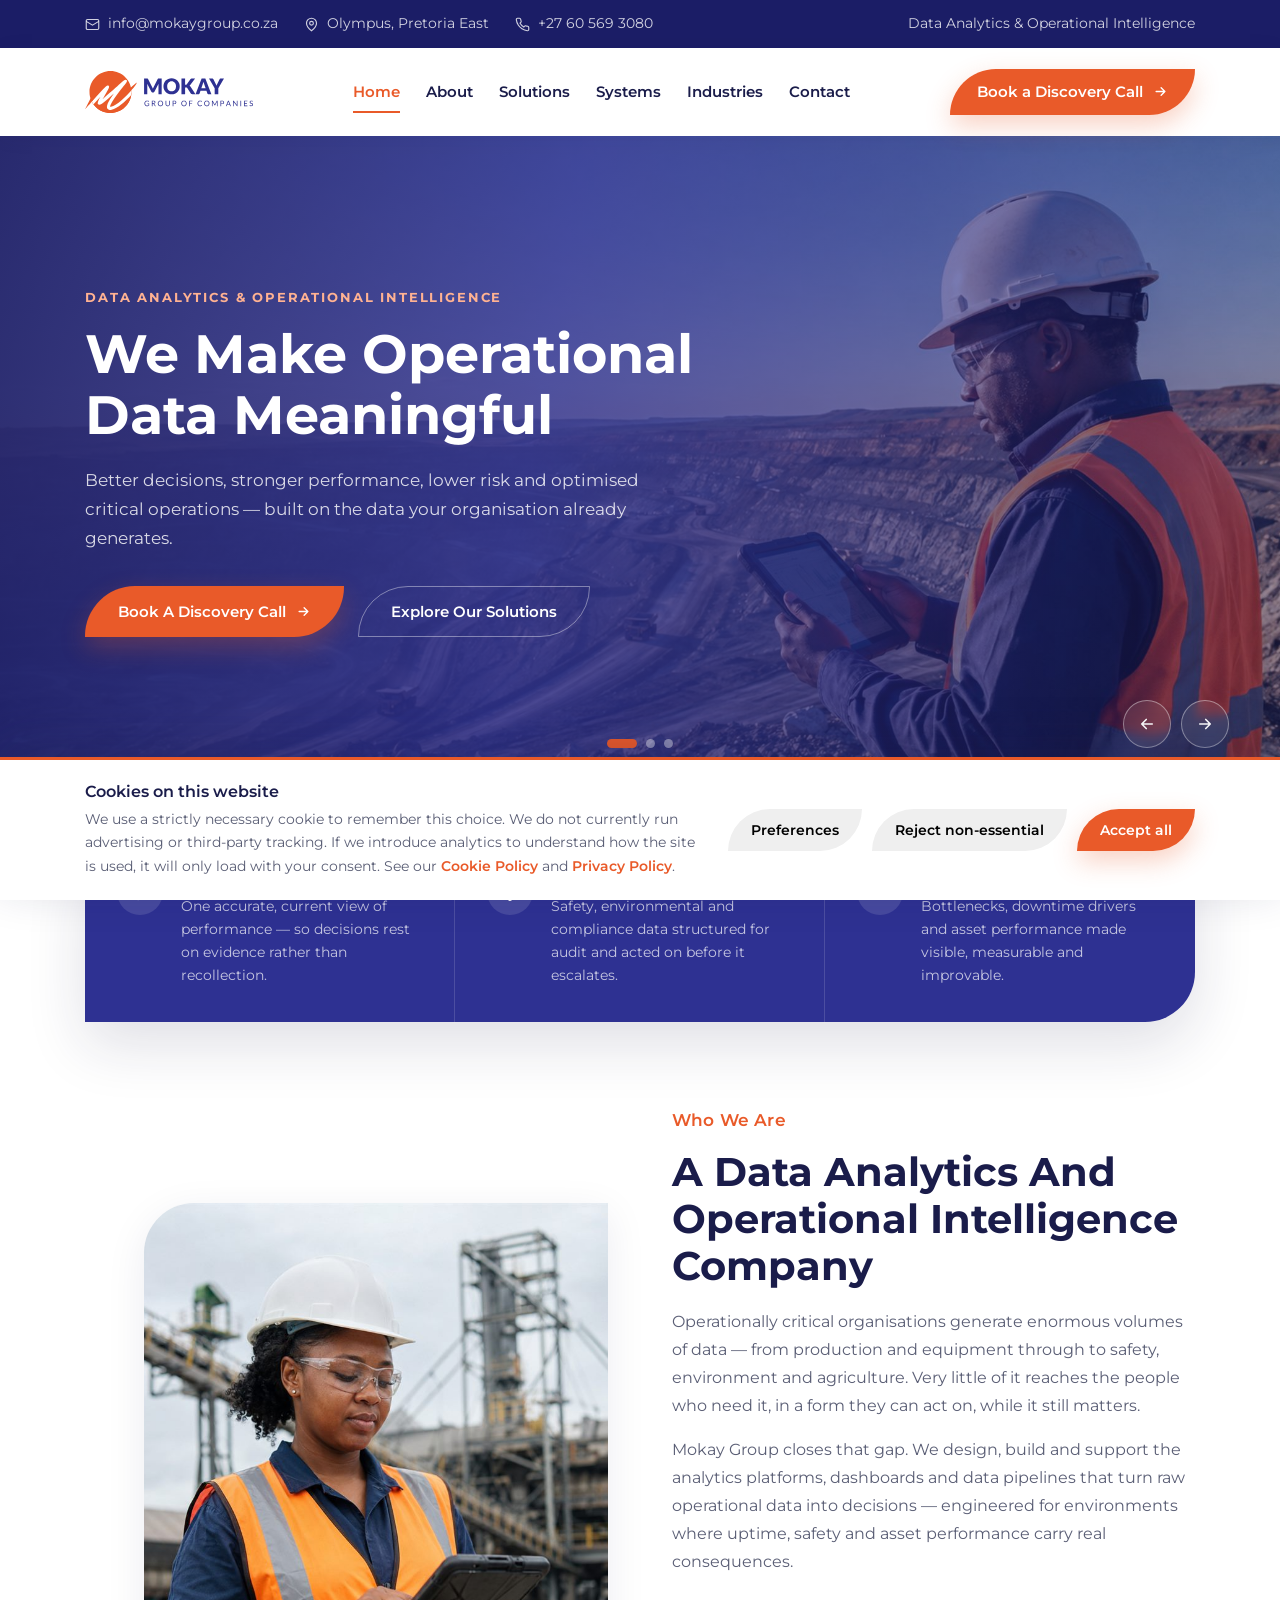
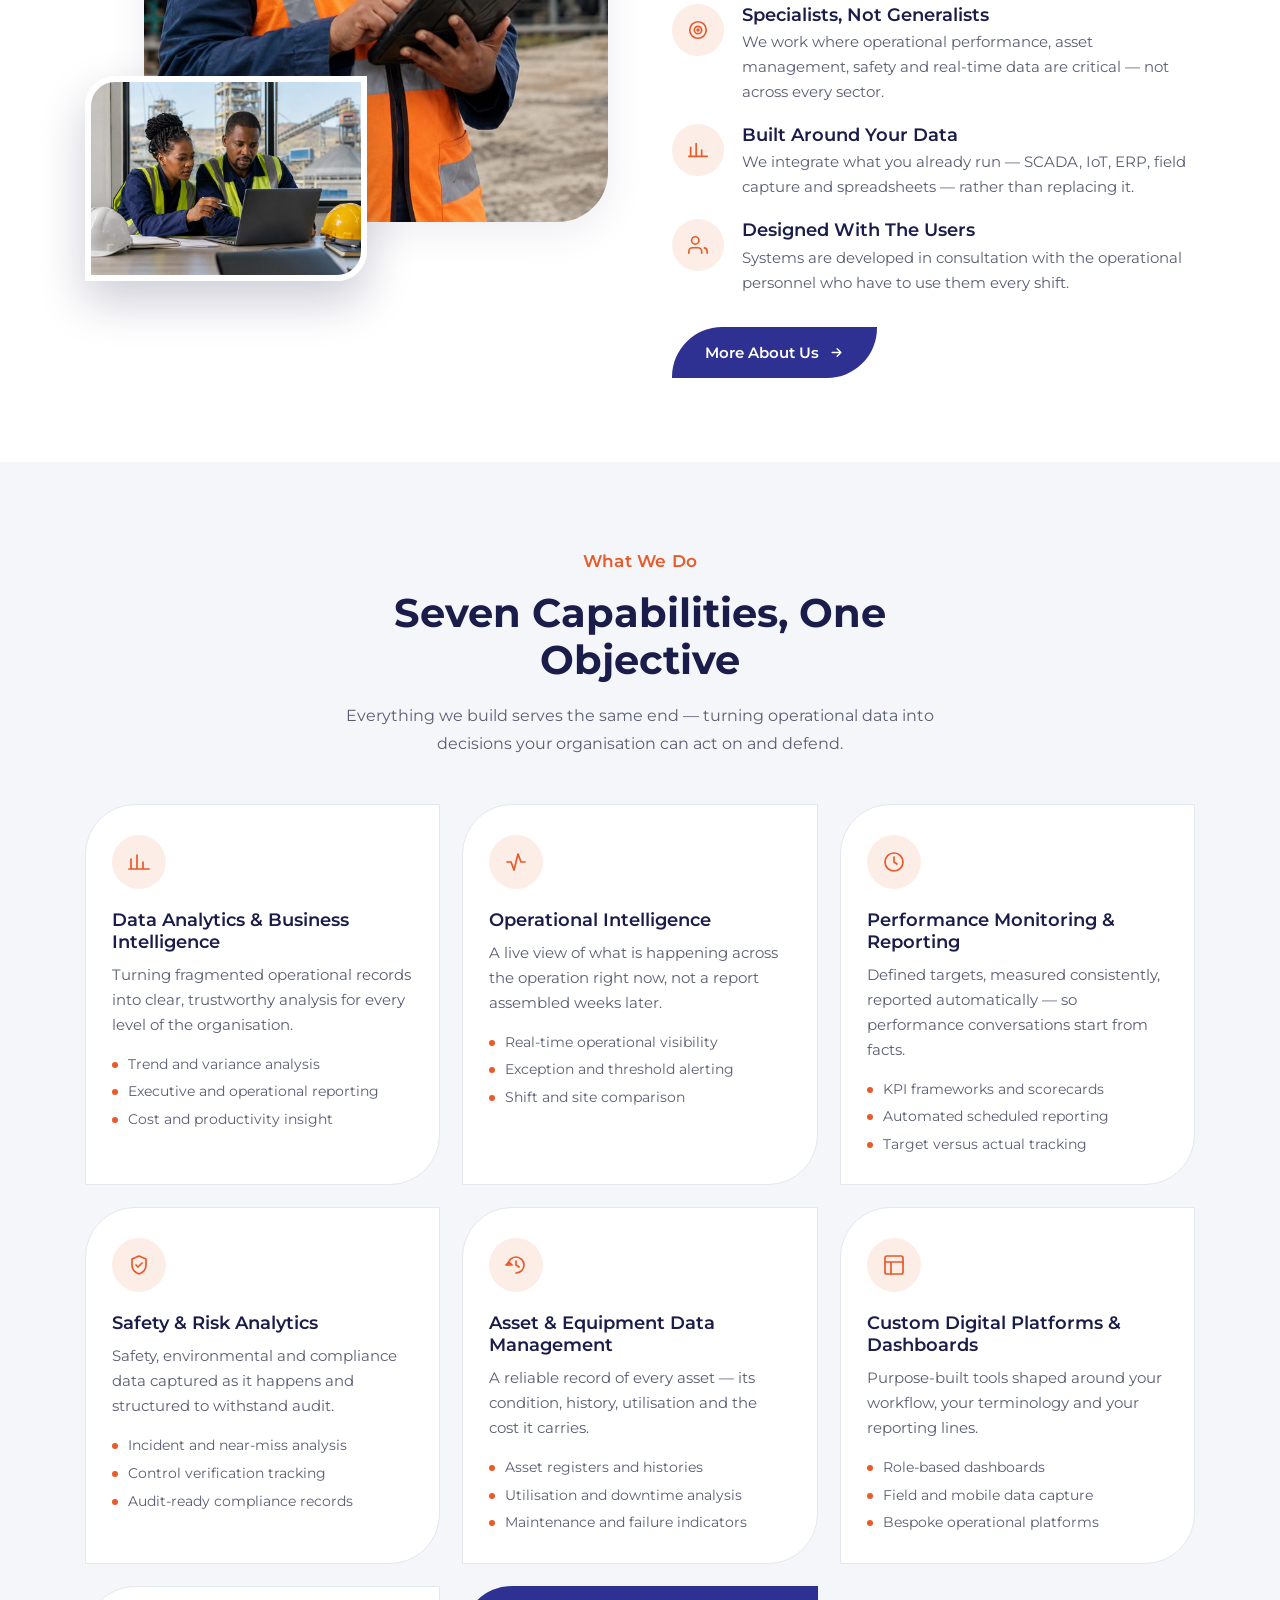
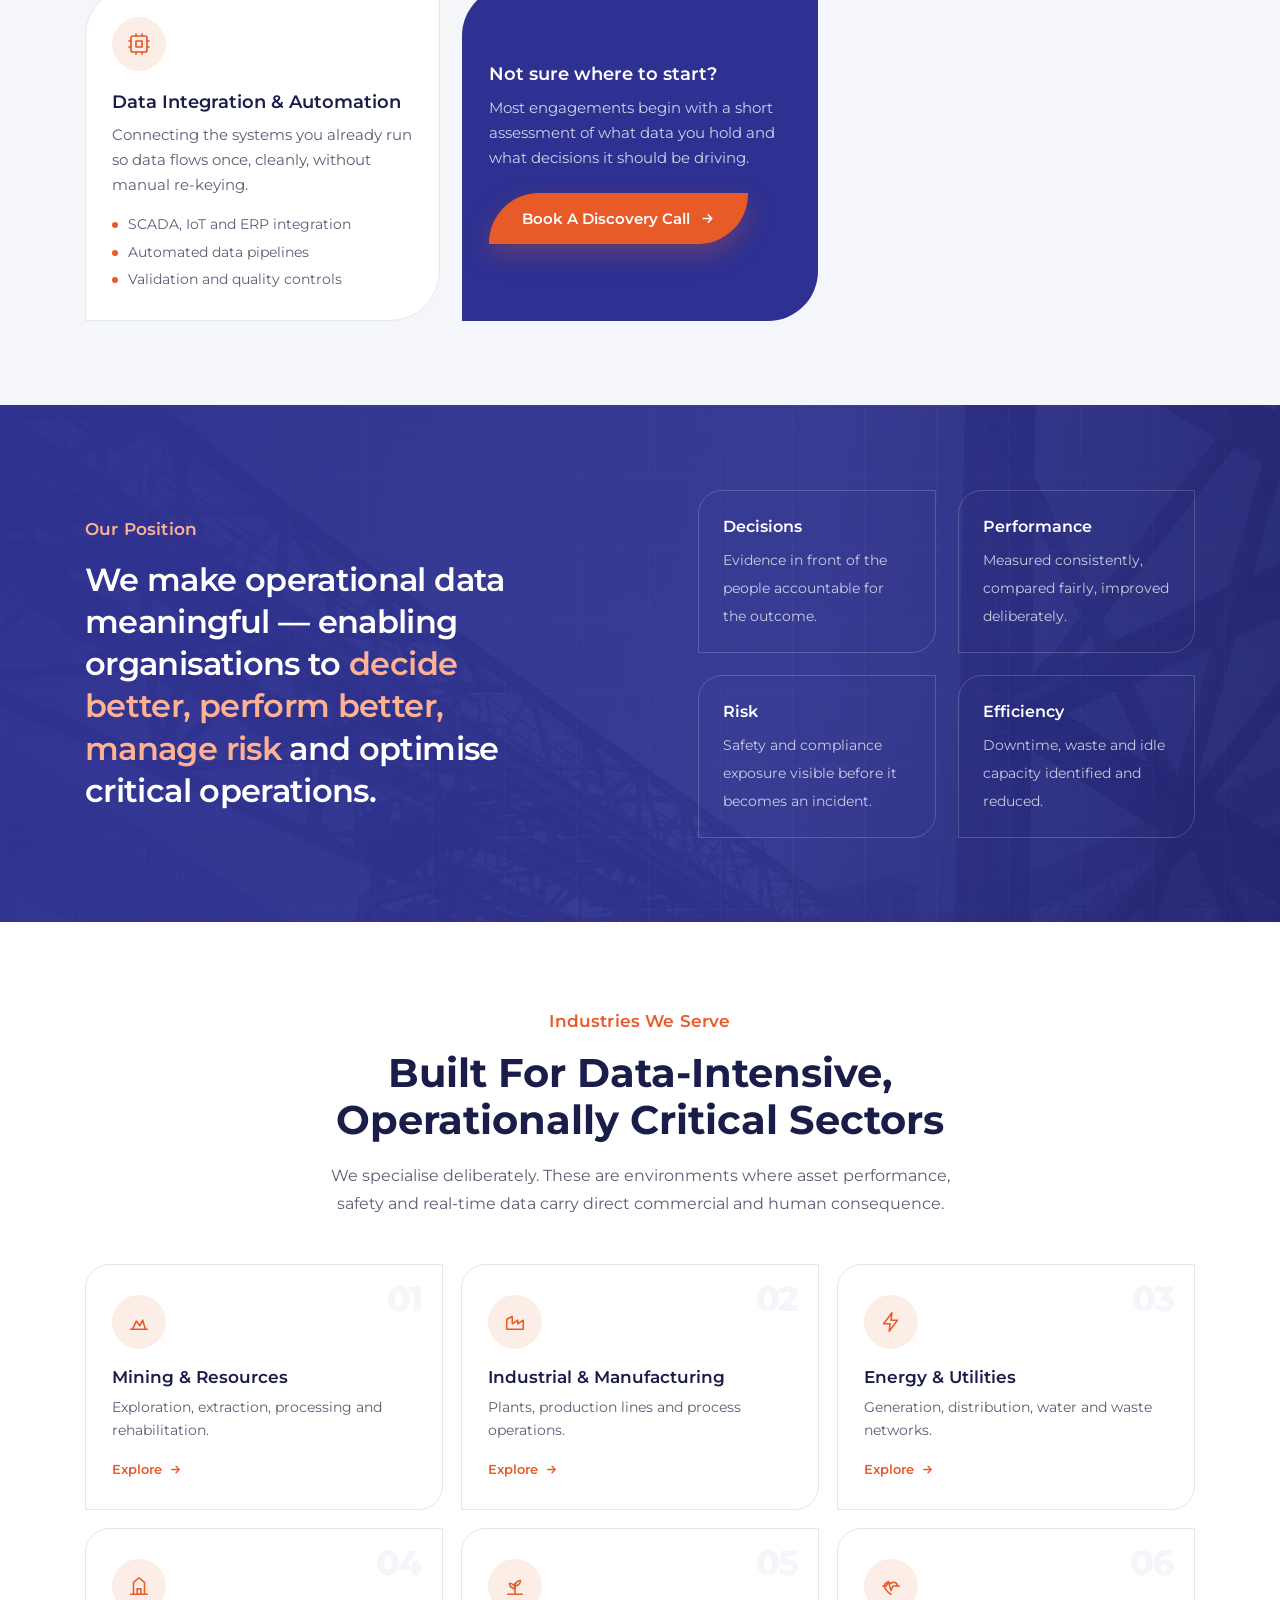
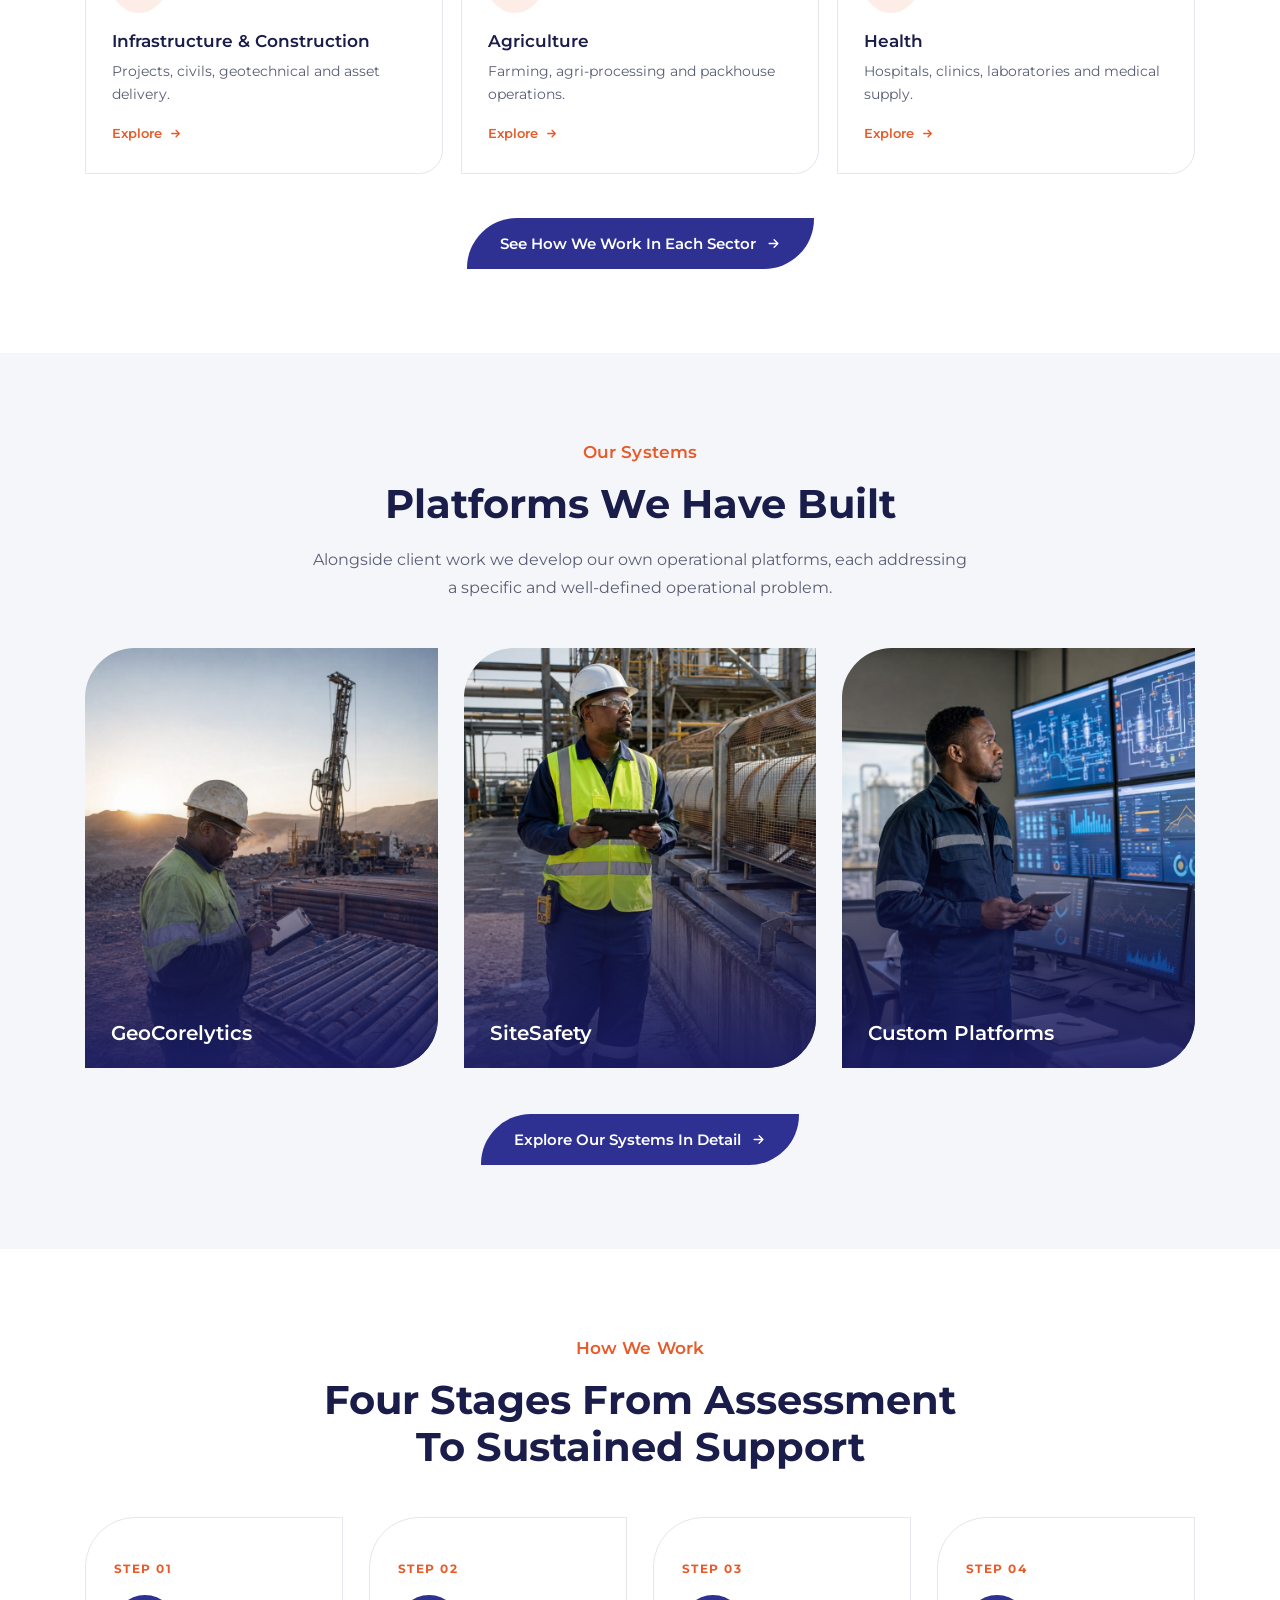
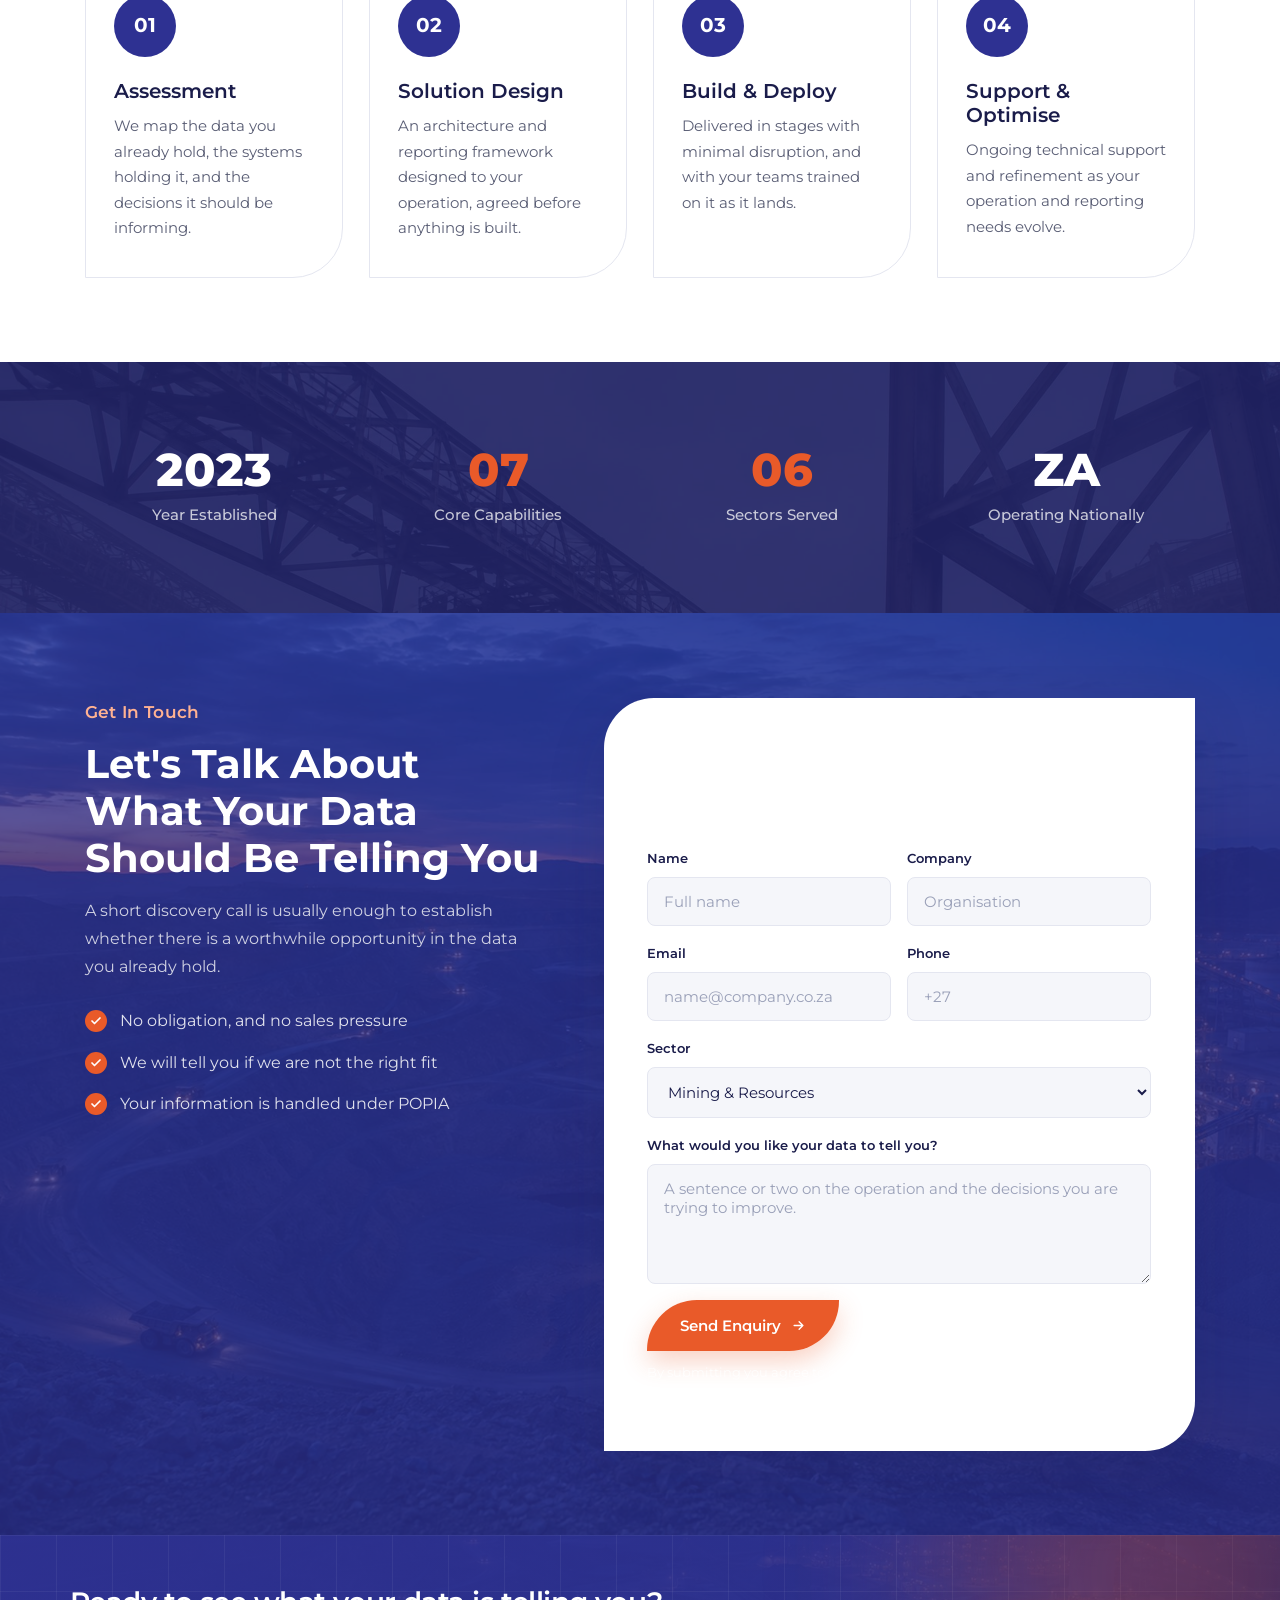
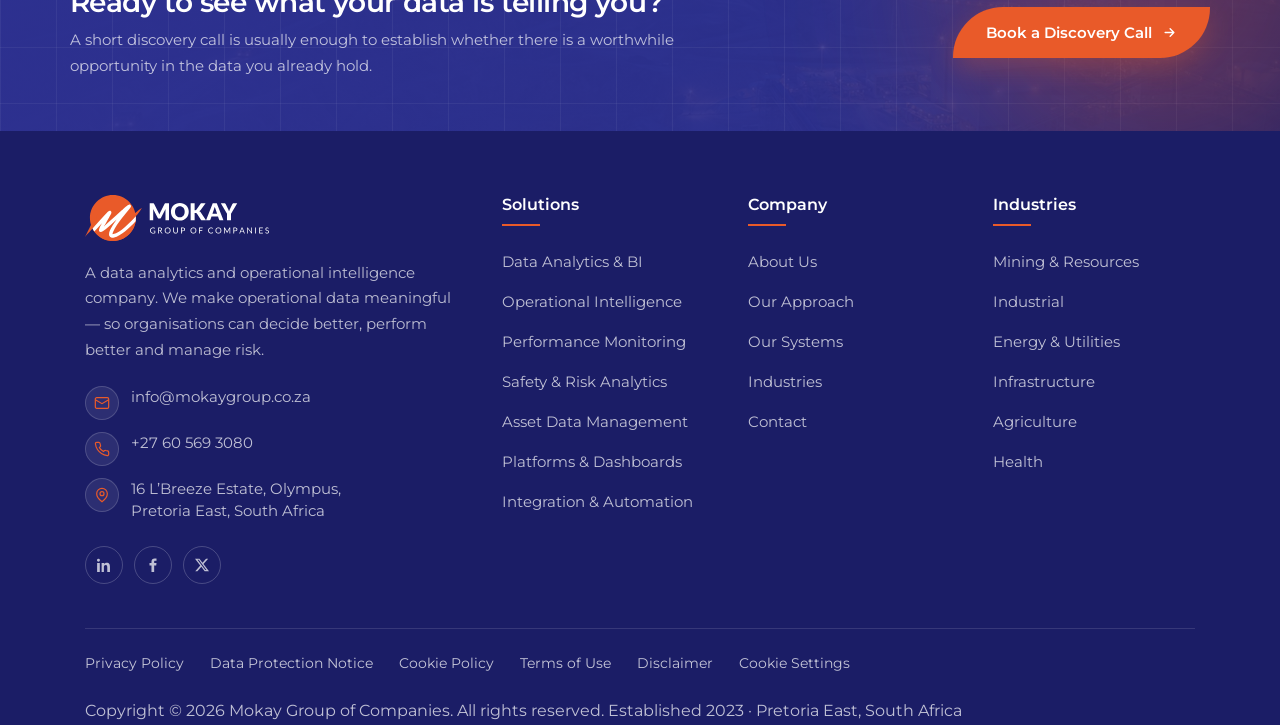
==== commit 27bb08f7: "Add photography to the mission and footer CTA bands, unpick banner reuse Two full-width navy bands r" ====
--- a/index.html
+++ b/index.html
@@ -214,6 +214,7 @@
 
 <!-- ============ CENTRAL MESSAGE ============ -->
 <section class="section message-band">
+      <img class="message-bg" src="assets/img/counter-bg.jpg" alt="" aria-hidden="true" width="1920" height="600">
   <div class="container message-split">
     <div class="reveal">
       <span class="subtitle on-dark">Our Position</span>
@@ -418,6 +419,7 @@
 <footer class="footer">
 
   <div class="footer-cta">
+    <img class="footer-cta-bg" src="assets/img/cta-bg.jpg" alt="" aria-hidden="true" width="1920" height="1200">
     <div class="container footer-cta-inner">
       <div>
         <h3>Ready to see what your data is telling you?</h3>
--- a/assets/styles.css
+++ b/assets/styles.css
@@ -419,11 +419,13 @@
 
 /* closing call to action, sitting above the footer proper */
 .footer-cta{background:var(--navy);position:relative;overflow:hidden}
-.footer-cta::before{content:"";position:absolute;inset:0;
+.footer-cta-bg{position:absolute;inset:0;z-index:0;width:100%;height:100%;object-fit:cover;opacity:.2}
+.footer-cta::before{content:"";position:absolute;inset:0;z-index:1;
   background-image:linear-gradient(rgba(255,255,255,.05) 1px,transparent 1px),
-                   linear-gradient(90deg,rgba(255,255,255,.05) 1px,transparent 1px);
-  background-size:56px 56px}
-.footer-cta::after{content:"";position:absolute;width:420px;height:420px;border-radius:50%;
+                   linear-gradient(90deg,rgba(255,255,255,.05) 1px,transparent 1px),
+                   linear-gradient(100deg,rgba(46,49,146,.86) 0%,rgba(46,49,146,.58) 70%,rgba(27,29,102,.7) 100%);
+  background-size:56px 56px,56px 56px,auto}
+.footer-cta::after{content:"";position:absolute;z-index:1;width:420px;height:420px;border-radius:50%;
   background:rgba(233,90,41,.3);filter:blur(90px);right:-90px;top:-170px}
 .footer-cta-inner{position:relative;z-index:2;display:grid;grid-template-columns:1fr auto;
   gap:26px;align-items:center;padding:clamp(34px,4vw,54px) 0}
@@ -547,10 +549,14 @@
 
 /* ---------- central message band ---------- */
 .message-band{background:var(--navy);color:#fff;position:relative;overflow:hidden}
-.message-band::before{content:"";position:absolute;inset:0;
+/* photograph sits under the grid, low enough not to compete with the statement */
+.message-bg{position:absolute;inset:0;z-index:0;width:100%;height:100%;object-fit:cover;opacity:.2}
+.message-band::before{content:"";position:absolute;inset:0;z-index:1;
   background-image:linear-gradient(rgba(255,255,255,.05) 1px,transparent 1px),
                    linear-gradient(90deg,rgba(255,255,255,.05) 1px,transparent 1px);
   background-size:72px 72px}
+.message-band::after{content:"";position:absolute;inset:0;z-index:1;
+  background:linear-gradient(100deg,rgba(46,49,146,.82) 0%,rgba(46,49,146,.5) 60%,rgba(27,29,102,.62) 100%)}
 .message-band .container{position:relative;z-index:2}
 .message-lead{font-size:clamp(1.35rem,2.5vw,2.1rem);font-weight:600;line-height:1.32;
   letter-spacing:-.02em;color:#fff;max-width:22ch}
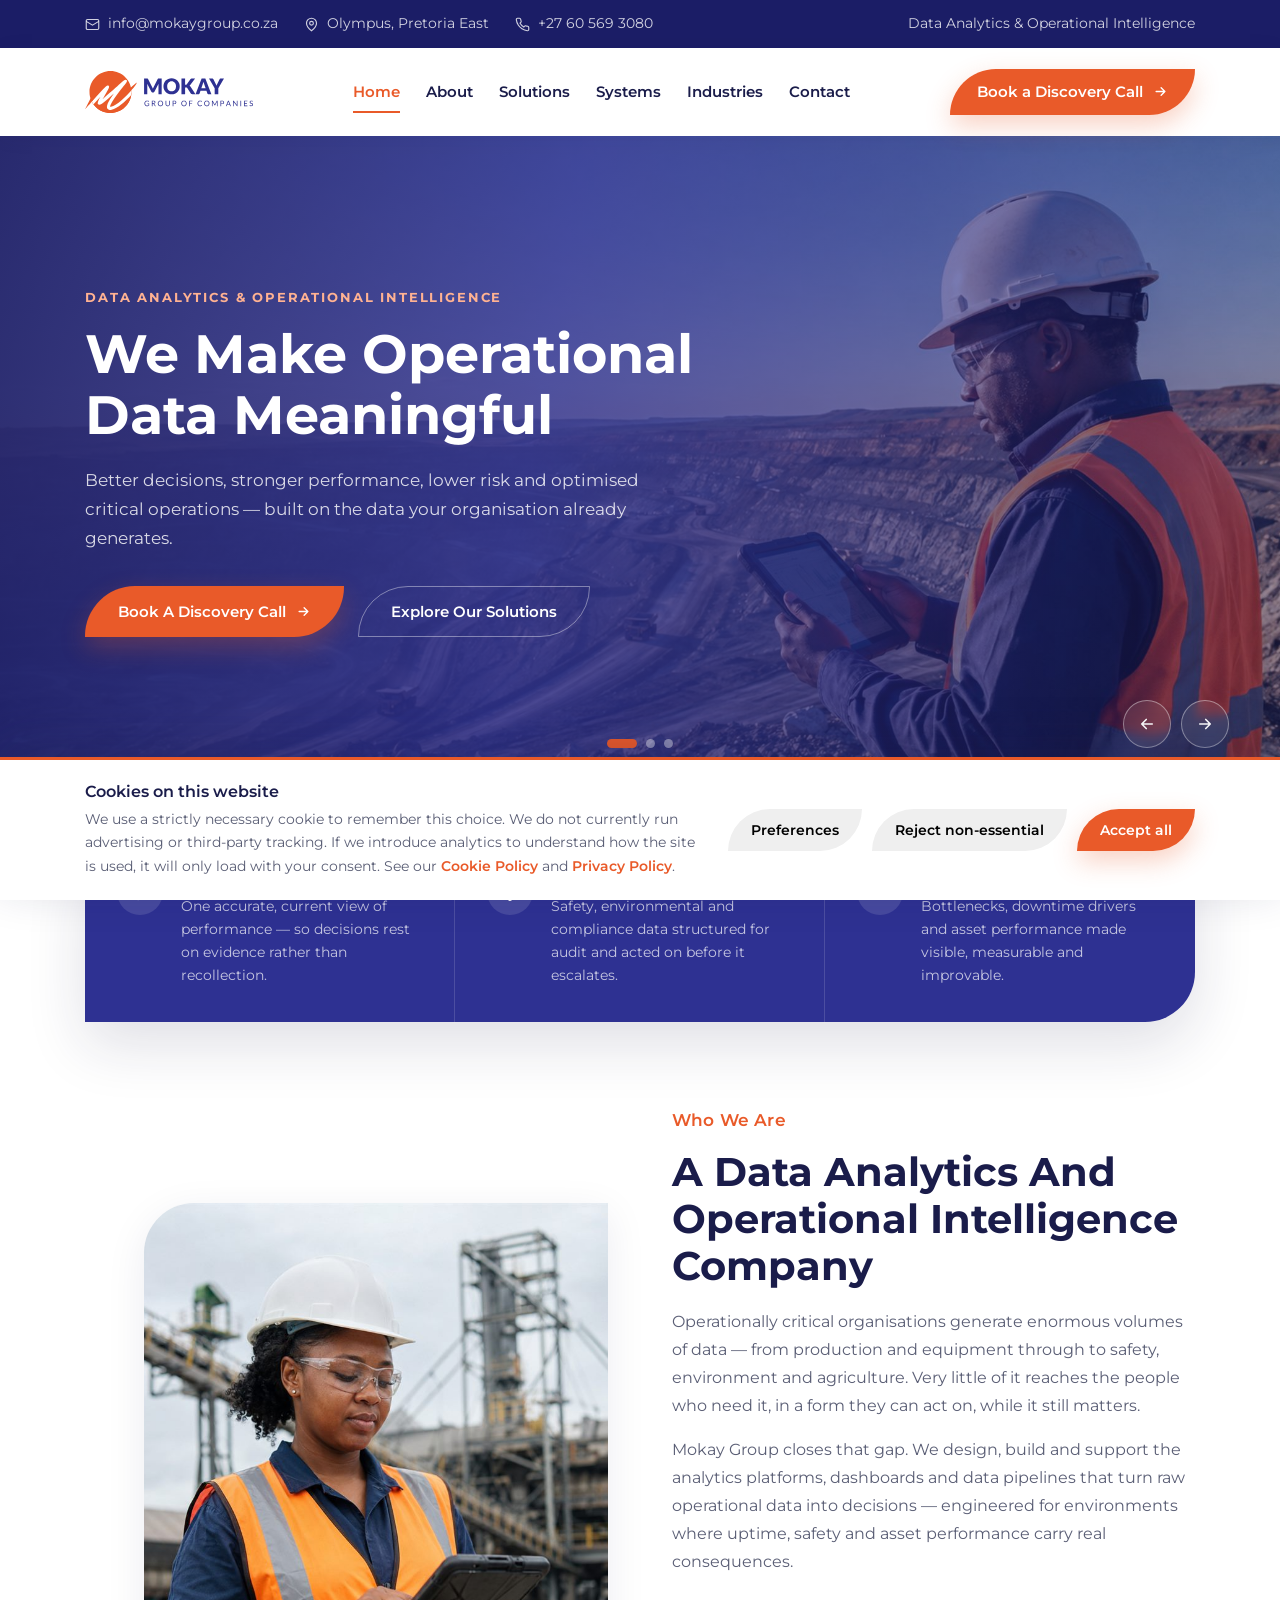
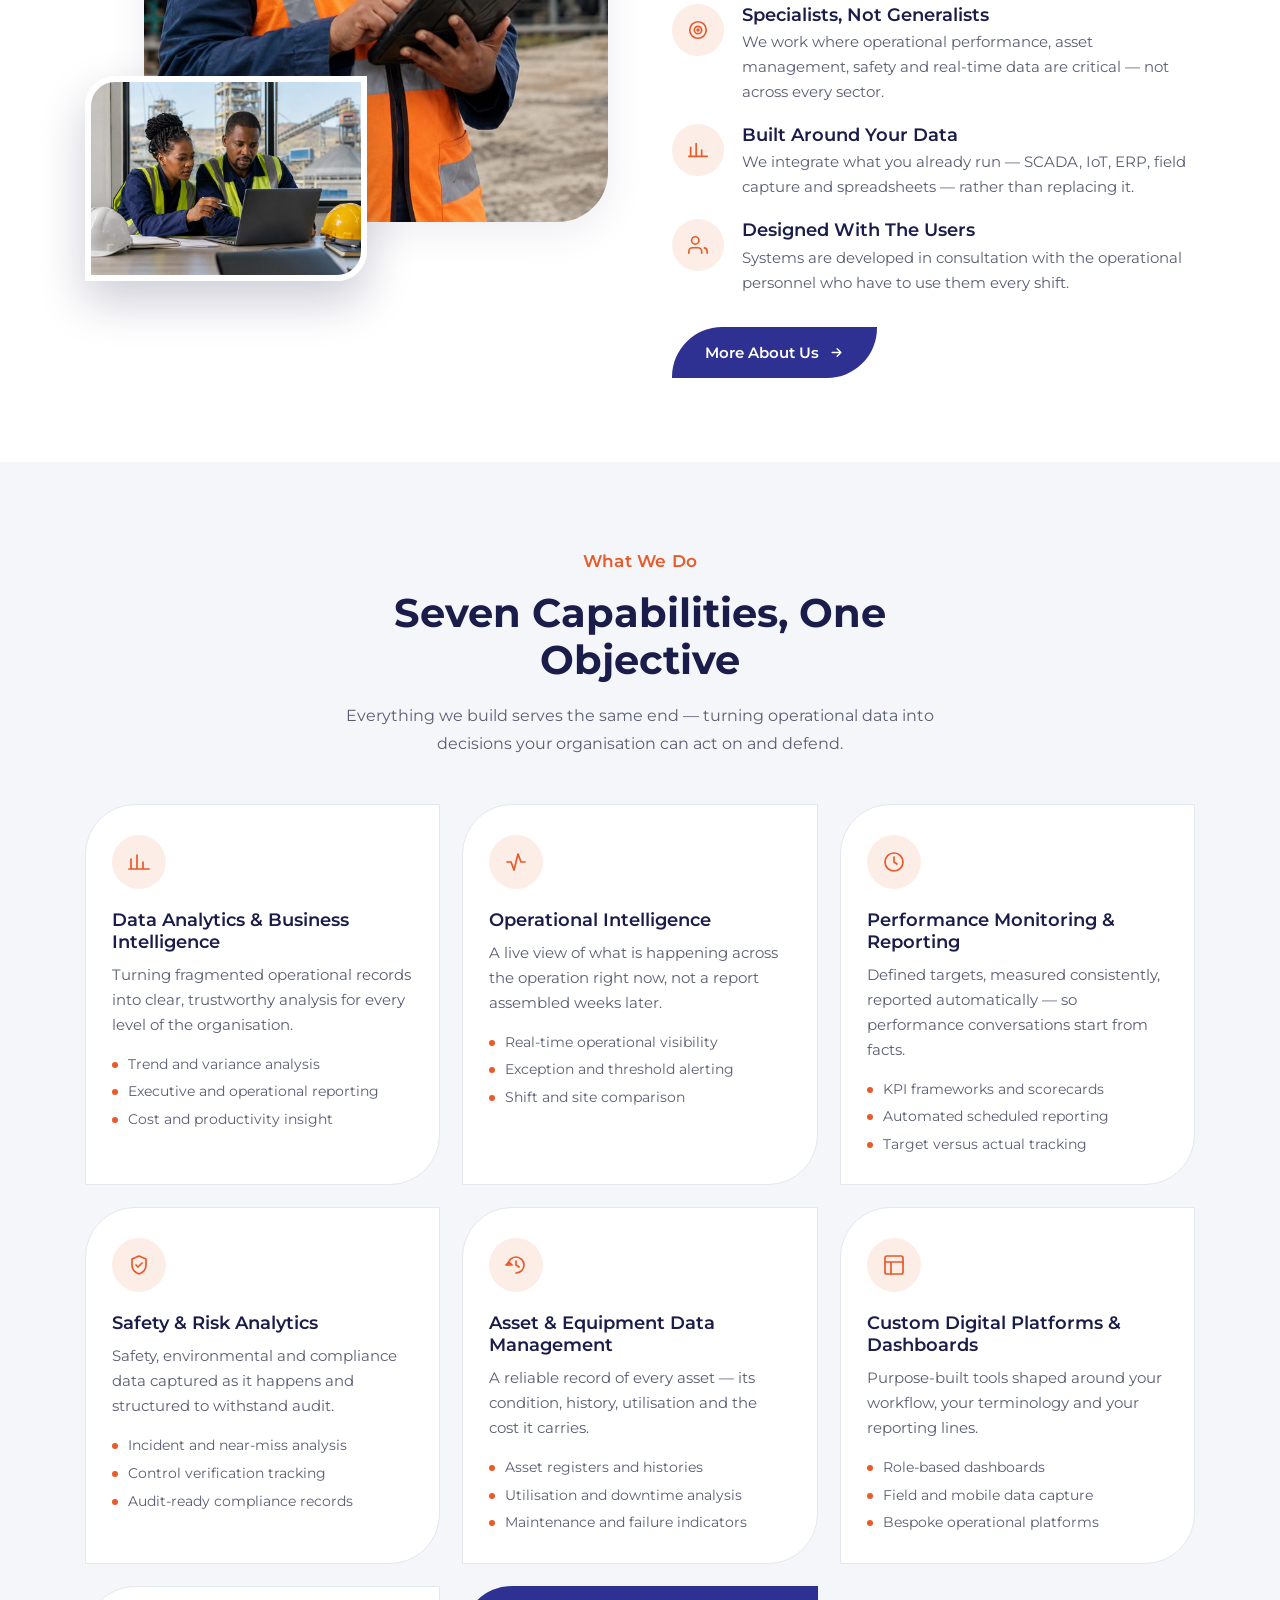
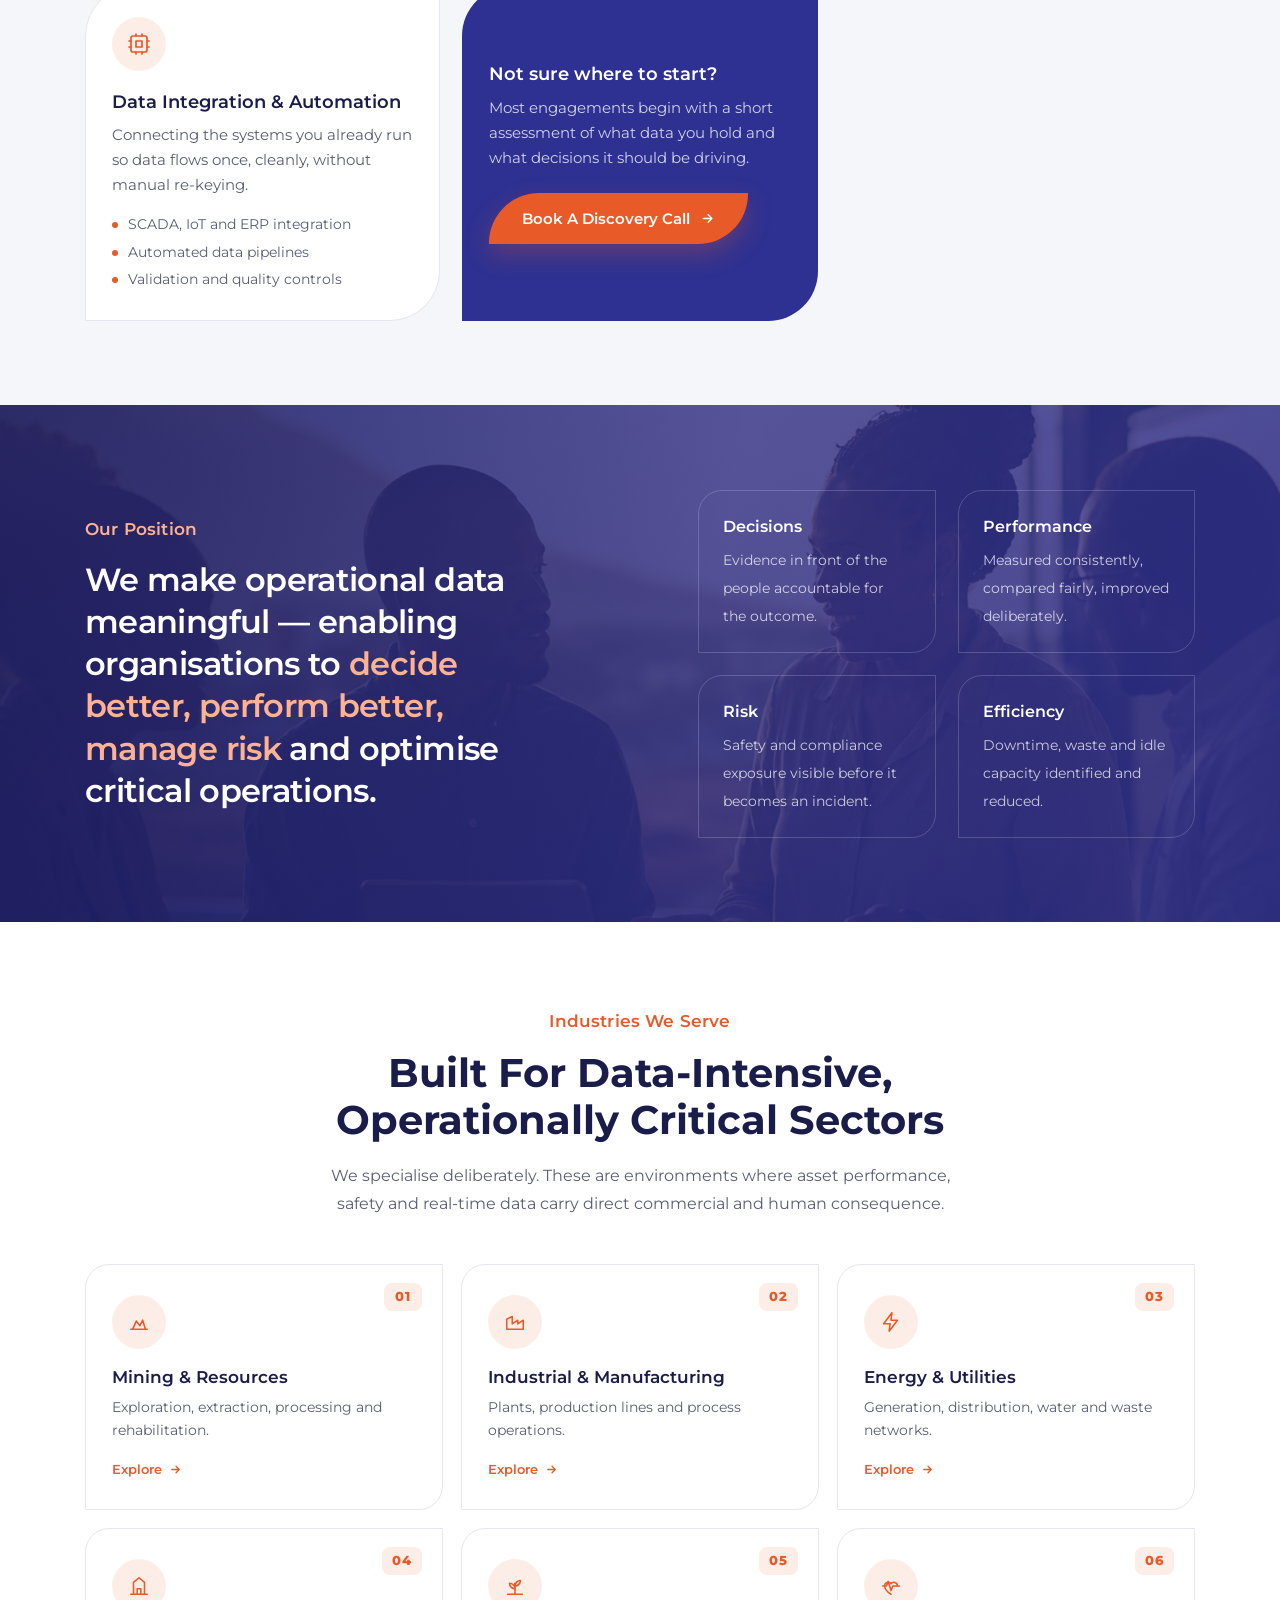
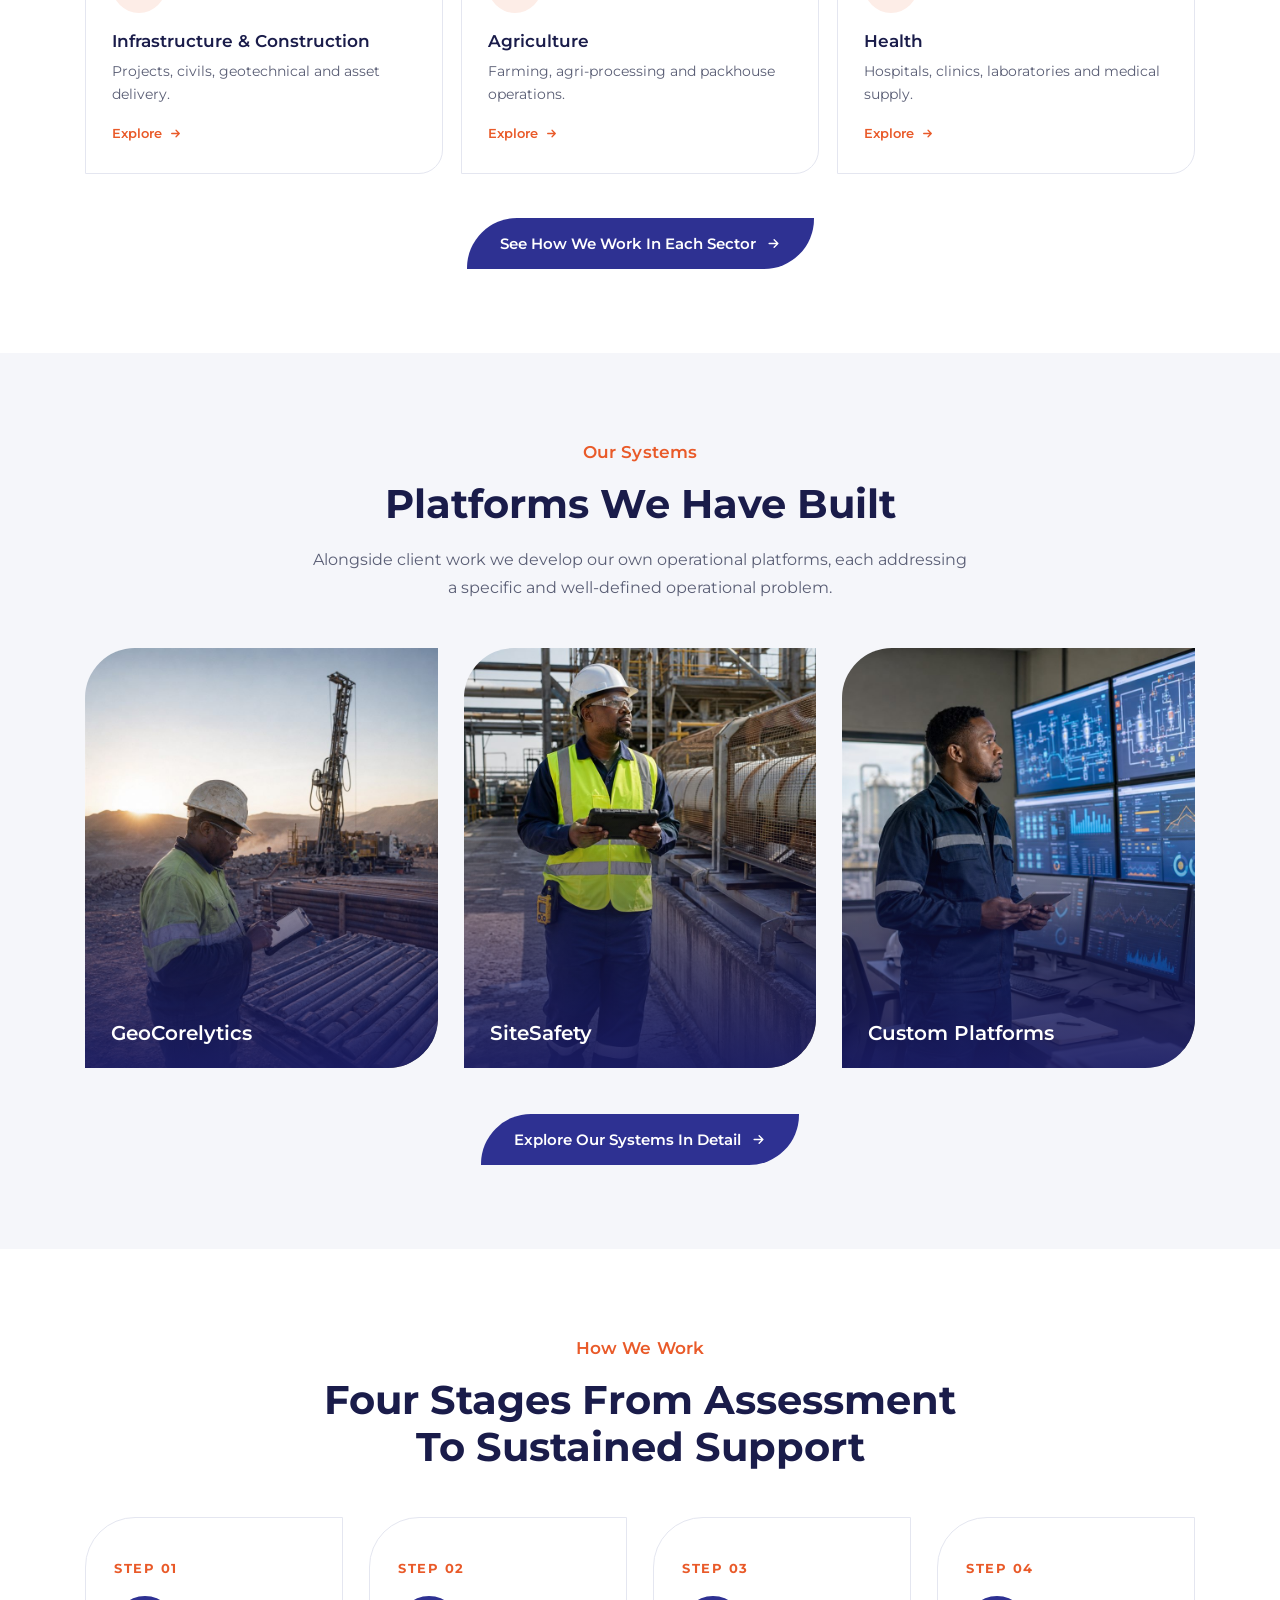
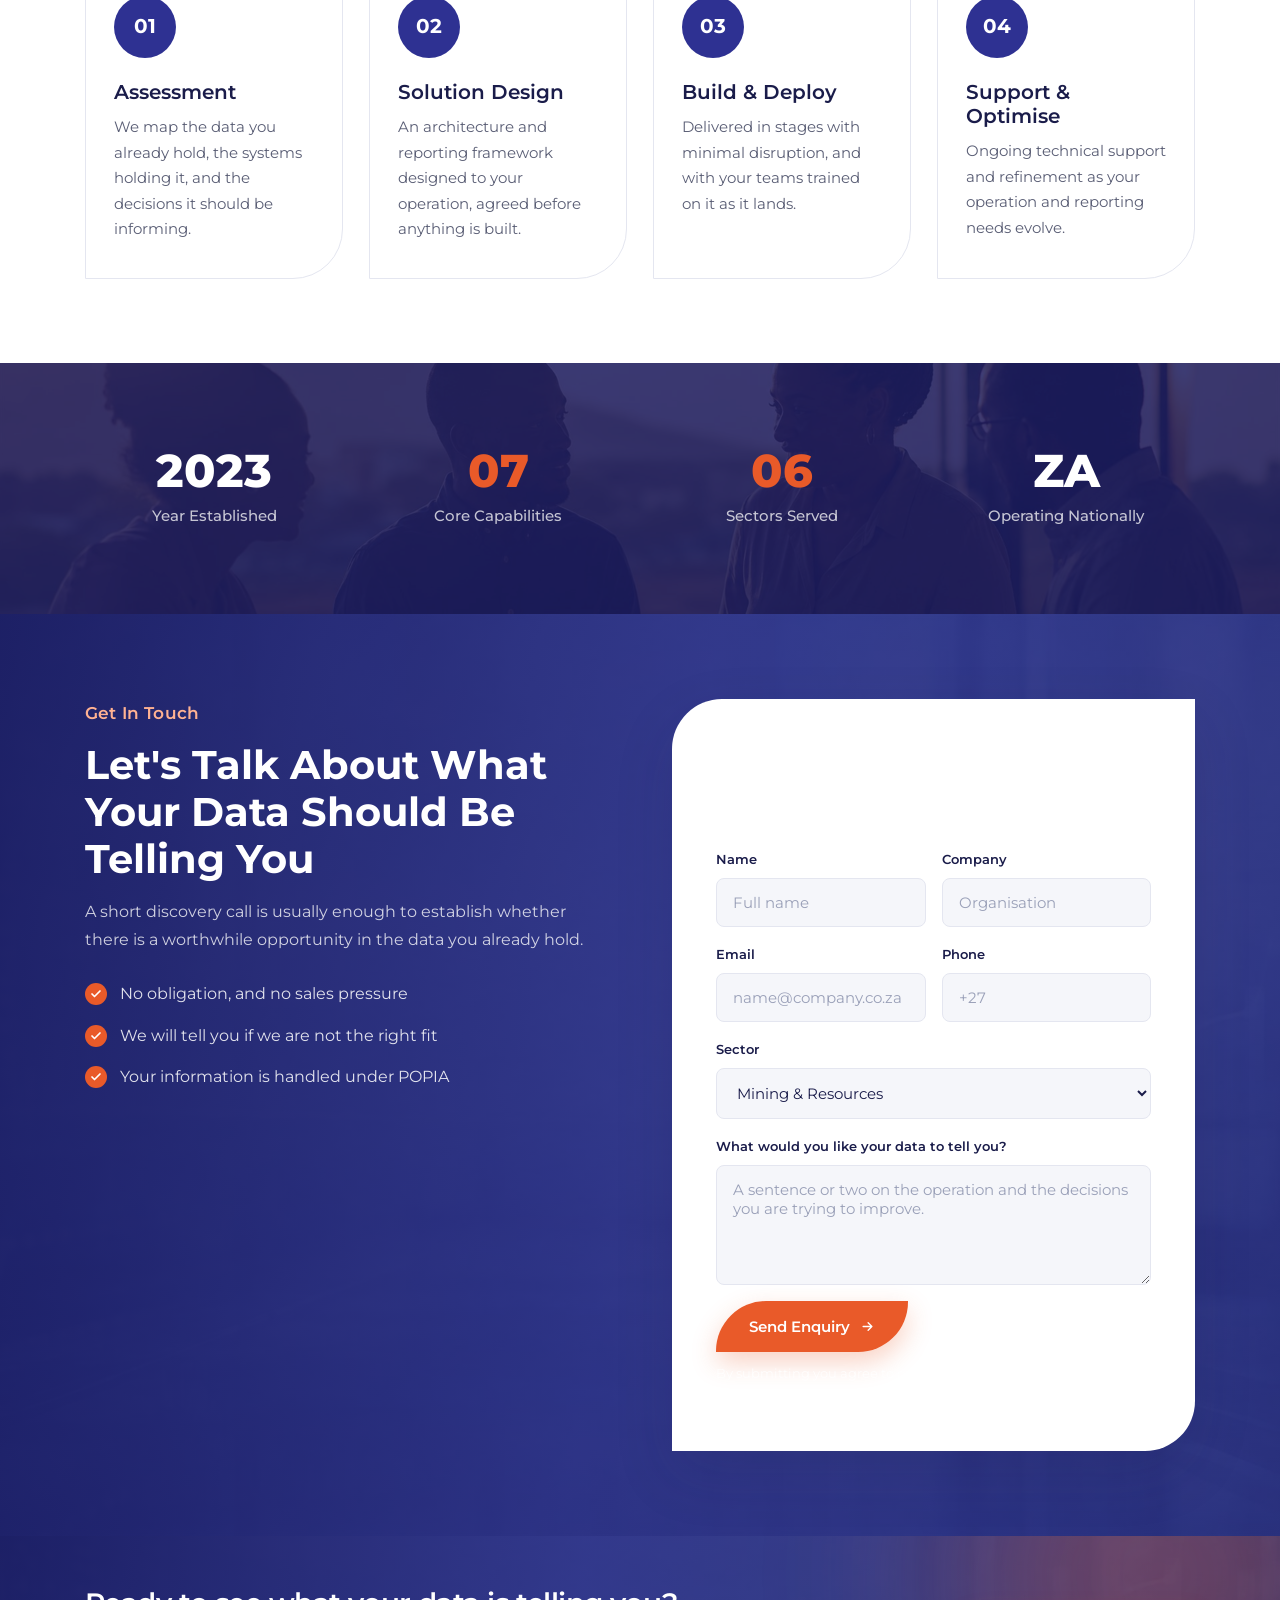
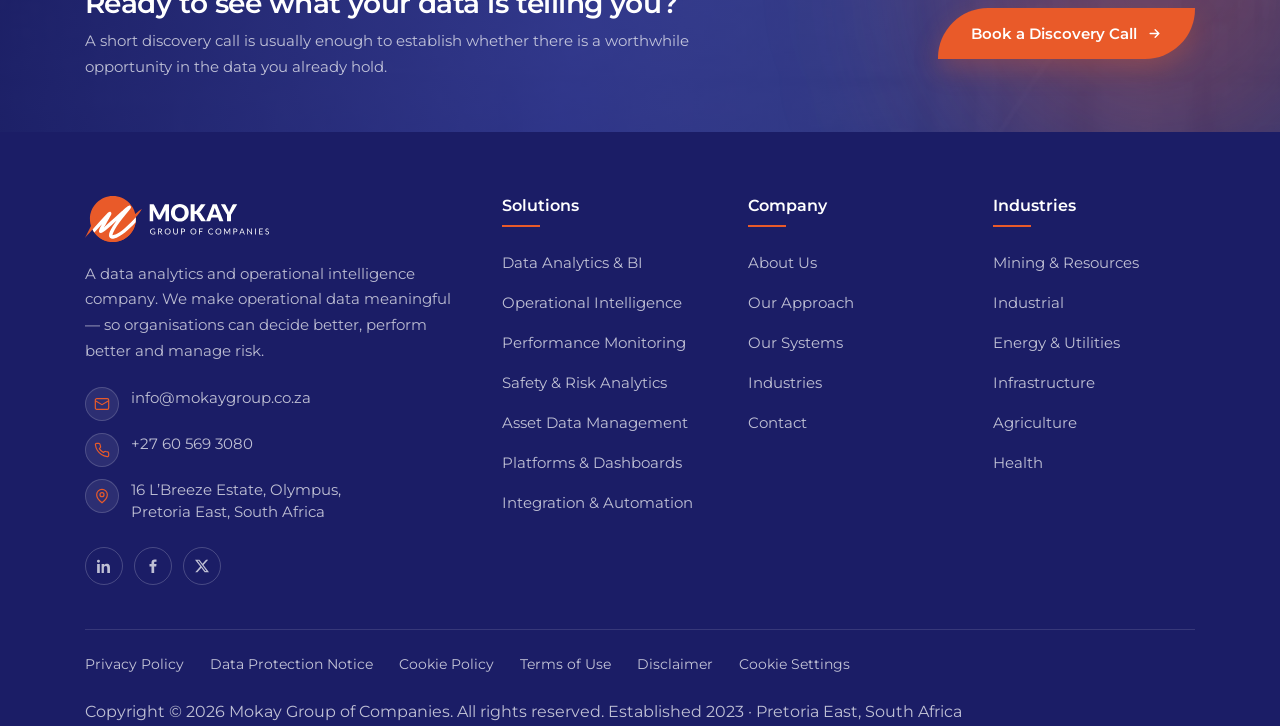
==== commit d9342c78: "Make the enquiry forms actually send Both forms previously called preventDefault(), showed "your enq" ====
--- a/index.html
+++ b/index.html
@@ -401,14 +401,22 @@
           </select></div>
         <div class="field"><label for="c-msg">What would you like your data to tell you?</label>
           <textarea id="c-msg" name="message" placeholder="A sentence or two on the operation and the decisions you are trying to improve." required></textarea></div>
+        <input type="hidden" name="_subject" value="Discovery call enquiry — Home page">
+        <div class="hp" aria-hidden="true"><label for="c-website">Leave this field empty</label>
+          <input id="c-website" name="_gotcha" type="text" tabindex="-1" autocomplete="off"></div>
         <div class="form-ok" role="status">
           <svg width="18" height="18" viewBox="0 0 24 24" fill="none" stroke="currentColor" stroke-width="2.4" stroke-linecap="round" stroke-linejoin="round"><path d="M20 6L9 17l-5-5"/></svg>
-          Thank you — your enquiry has been captured. Our team will be in contact shortly.
+          <span data-ok-msg>Thank you — your enquiry has been sent. Our team will be in contact shortly.</span>
+        </div>
+        <div class="form-err" role="alert">
+          <svg width="18" height="18" viewBox="0 0 24 24" fill="none" stroke="currentColor" stroke-width="2.4" stroke-linecap="round" stroke-linejoin="round"><circle cx="12" cy="12" r="10"/><path d="M12 8v5M12 16.5v.01"/></svg>
+          <span data-err-msg></span>
         </div>
         <div>
           <button type="submit" class="btn btn-orange">Send Enquiry
             <svg class="arw" viewBox="0 0 24 24" fill="none" stroke="currentColor" stroke-width="2.2" stroke-linecap="round" stroke-linejoin="round"><path d="M5 12h14M13 6l6 6-6 6"/></svg></button>
-          <p class="form-note">By submitting you agree to our <a href="privacy-policy.html">Privacy Policy</a>. Not yet connected to a mail service — see the README before going live.</p>
+          <p class="form-note">By submitting you agree to our <a href="privacy-policy.html">Privacy Policy</a>. You can also email us directly at
+            <a href="mailto:info@mokaygroup.co.za">info@mokaygroup.co.za</a>.</p>
         </div>
       </form>
     </div>
--- a/assets/styles.css
+++ b/assets/styles.css
@@ -301,14 +301,14 @@
 .sys-card .caption{position:absolute;left:0;right:0;bottom:0;z-index:2;padding:28px 26px;color:#fff;
   transform:translateY(14px);transition:transform .4s}
 .sys-card:hover .caption{transform:translateY(0)}
-.sys-card .caption span{display:inline-block;font-size:.78rem;font-weight:700;letter-spacing:.1em;
+.sys-card .caption span{display:inline-block;font-size:.82rem;font-weight:700;letter-spacing:.1em;
   text-transform:uppercase;color:#FFB292;margin-bottom:8px}
 .sys-card .caption h3{color:#fff;margin-bottom:8px}
 .sys-card .caption p{color:rgba(255,255,255,.8);font-size:.9rem;line-height:1.6;
   max-height:0;overflow:hidden;opacity:0;transition:max-height .45s,opacity .45s}
 .sys-card:hover .caption p{max-height:120px;opacity:1}
 .sys-card .tag{position:absolute;top:22px;left:22px;z-index:2;background:var(--orange);color:#fff;
-  font-size:.72rem;font-weight:700;letter-spacing:.06em;text-transform:uppercase;
+  font-size:.82rem;font-weight:700;letter-spacing:.06em;text-transform:uppercase;
   padding:7px 14px;border-radius:50px}
 
 /* ---------- process ---------- */
@@ -318,7 +318,7 @@
 .step{background:#fff;border:1px solid var(--line);border-radius:50px 0 50px 0;
   padding:36px 28px;position:relative;transition:transform .35s,box-shadow .35s}
 .step:hover{transform:translateY(-6px);box-shadow:var(--shadow-hover)}
-.step .k{display:inline-block;font-size:.75rem;font-weight:700;letter-spacing:.12em;
+.step .k{display:inline-block;font-size:.82rem;font-weight:700;letter-spacing:.12em;
   text-transform:uppercase;color:var(--orange);margin-bottom:16px}
 .step .circle{width:62px;height:62px;border-radius:50%;background:var(--navy);color:#fff;
   display:grid;place-items:center;font-weight:700;font-size:1.25rem;margin-bottom:22px;transition:.35s}
@@ -338,7 +338,10 @@
 
 /* ---------- CTA / appointment ---------- */
 .cta-section{position:relative;overflow:hidden;background:var(--navy)}
-.cta-bg{position:absolute;inset:0;width:100%;height:100%;object-fit:cover;opacity:.22}
+.cta-bg{position:absolute;inset:0;z-index:0;width:100%;height:100%;object-fit:cover;opacity:1}
+/* the copy sits left, so the navy is heaviest there and eases across */
+.cta-section::after{content:"";position:absolute;inset:0;z-index:1;
+  background:linear-gradient(100deg,rgba(27,29,102,.92) 0%,rgba(46,49,146,.79) 50%,rgba(46,49,146,.7) 100%)}
 .cta-inner{position:relative;z-index:2;display:grid;grid-template-columns:1fr 1fr;
   gap:clamp(30px,5vw,70px);align-items:start}
 @media(max-width:900px){.cta-inner{grid-template-columns:1fr}}
@@ -363,6 +366,17 @@
 .form-ok{display:none;align-items:center;gap:10px;padding:14px 16px;border-radius:8px;
   background:#E9F8F0;border:1px solid #B6E6CE;color:#1F7A4D;font-size:.9rem;font-weight:500}
 .form-ok.show{display:flex}
+.form-err{display:none;align-items:center;gap:10px;padding:14px 16px;border-radius:8px;
+  background:#FDECEC;border:1px solid #F3C4C0;color:#A32620;font-size:.9rem;font-weight:500}
+.form-err.show{display:flex}
+.form-ok svg,.form-err svg{flex:none}
+/* per-field validation — the forms are novalidate, so app.js reports these */
+.field.invalid input,.field.invalid select,.field.invalid textarea{
+  border-color:#C6322B;background:#FFF8F8}
+.field-err{font-size:.82rem;font-weight:500;color:#A32620}
+.form button[type="submit"][disabled]{opacity:.6;cursor:progress;pointer-events:none}
+/* honeypot — off-screen rather than display:none, which some bots skip */
+.hp{position:absolute!important;left:-9999px;width:1px;height:1px;overflow:hidden}
 .form-note{font-size:.82rem;color:var(--body);margin-top:10px}
 
 /* ---------- system logo (transparent, flush with the copy) ---------- */
@@ -419,19 +433,32 @@
 
 /* closing call to action, sitting above the footer proper */
 .footer-cta{background:var(--navy);position:relative;overflow:hidden}
-.footer-cta-bg{position:absolute;inset:0;z-index:0;width:100%;height:100%;object-fit:cover;opacity:.2}
+/* Photograph at full strength — a single gradient carries legibility.
+   Dimming the image AND overlaying navy multiplies the two, which left
+   the picture surviving at under 3% and reading as flat colour. */
+.footer-cta-bg{position:absolute;inset:0;z-index:0;width:100%;height:100%;object-fit:cover;opacity:1}
 .footer-cta::before{content:"";position:absolute;inset:0;z-index:1;
-  background-image:linear-gradient(rgba(255,255,255,.05) 1px,transparent 1px),
-                   linear-gradient(90deg,rgba(255,255,255,.05) 1px,transparent 1px),
-                   linear-gradient(100deg,rgba(46,49,146,.86) 0%,rgba(46,49,146,.58) 70%,rgba(27,29,102,.7) 100%);
-  background-size:56px 56px,56px 56px,auto}
+  background:linear-gradient(100deg,rgba(27,29,102,.93) 0%,rgba(46,49,146,.8) 45%,rgba(46,49,146,.56) 100%)}
 .footer-cta::after{content:"";position:absolute;z-index:1;width:420px;height:420px;border-radius:50%;
   background:rgba(233,90,41,.3);filter:blur(90px);right:-90px;top:-170px}
+/* vertical padding only — this element is also a .container, and a padding
+   shorthand would wipe out its horizontal gutter, pushing the copy and
+   button flush against the screen edges on mobile */
 .footer-cta-inner{position:relative;z-index:2;display:grid;grid-template-columns:1fr auto;
-  gap:26px;align-items:center;padding:clamp(34px,4vw,54px) 0}
+  gap:26px;align-items:center;
+  padding-top:clamp(34px,4vw,54px);padding-bottom:clamp(34px,4vw,54px)}
 .footer-cta h3{color:#fff;font-size:clamp(1.3rem,2.2vw,1.85rem);letter-spacing:-.02em;margin-bottom:8px}
 .footer-cta p{color:rgba(255,255,255,.78);font-size:.98rem;max-width:62ch}
-@media(max-width:820px){.footer-cta-inner{grid-template-columns:1fr}}
+@media(max-width:820px){
+  .footer-cta-inner{grid-template-columns:1fr;gap:22px}
+  /* stacked, but the button keeps its own width rather than stretching
+     the full column — a 700px-wide button reads as a broken bar */
+  .footer-cta-inner .btn{justify-self:start}
+}
+@media(max-width:560px){
+  /* on a phone a full-width tap target is the better call */
+  .footer-cta-inner .btn{justify-self:stretch;justify-content:center}
+}
 
 .footer-main{padding-top:clamp(46px,5vw,72px)}
 .f-brand p{margin-bottom:22px}
@@ -549,14 +576,10 @@
 
 /* ---------- central message band ---------- */
 .message-band{background:var(--navy);color:#fff;position:relative;overflow:hidden}
-/* photograph sits under the grid, low enough not to compete with the statement */
-.message-bg{position:absolute;inset:0;z-index:0;width:100%;height:100%;object-fit:cover;opacity:.2}
-.message-band::before{content:"";position:absolute;inset:0;z-index:1;
-  background-image:linear-gradient(rgba(255,255,255,.05) 1px,transparent 1px),
-                   linear-gradient(90deg,rgba(255,255,255,.05) 1px,transparent 1px);
-  background-size:72px 72px}
+/* photograph at full strength; the ::after gradient below does the dimming */
+.message-bg{position:absolute;inset:0;z-index:0;width:100%;height:100%;object-fit:cover;opacity:1}
 .message-band::after{content:"";position:absolute;inset:0;z-index:1;
-  background:linear-gradient(100deg,rgba(46,49,146,.82) 0%,rgba(46,49,146,.5) 60%,rgba(27,29,102,.62) 100%)}
+  background:linear-gradient(100deg,rgba(27,29,102,.91) 0%,rgba(46,49,146,.78) 55%,rgba(46,49,146,.84) 100%)}
 .message-band .container{position:relative;z-index:2}
 .message-lead{font-size:clamp(1.35rem,2.5vw,2.1rem);font-weight:600;line-height:1.32;
   letter-spacing:-.02em;color:#fff;max-width:22ch}
@@ -599,9 +622,13 @@
   background:var(--orange);transform:scaleX(0);transform-origin:left;transition:transform .45s}
 .ind:hover::before{transform:scaleX(1)}
 .ind:hover{transform:translateY(-6px);box-shadow:var(--shadow-hover);background:var(--navy);border-color:transparent}
-.ind .num{position:absolute;right:20px;top:16px;font-size:2.2rem;font-weight:800;line-height:1;
-  color:var(--gray-bg);transition:color .35s;letter-spacing:-.04em}
-.ind:hover .num{color:rgba(255,255,255,.13)}
+.ind .num{position:absolute;right:20px;top:18px;
+  display:inline-flex;align-items:center;justify-content:center;
+  min-width:38px;height:28px;padding:0 10px;border-radius:8px;
+  background:var(--orange-soft);color:var(--orange);
+  font-size:.82rem;font-weight:800;letter-spacing:.06em;line-height:1;
+  transition:background .35s,color .35s}
+.ind:hover .num{background:rgba(255,255,255,.18);color:#fff}
 .ind .ico{width:54px;height:54px;margin-bottom:18px;border-radius:50%;display:grid;place-items:center;
   background:var(--orange-soft);color:var(--orange);transition:.35s;position:relative;z-index:1}
 .ind:hover .ico{background:rgba(255,255,255,.15);color:#fff}
@@ -629,22 +656,27 @@
   display:flex;flex-direction:column;justify-content:flex-end;
   padding:clamp(24px,2.6vw,34px);
 }
-.sector-visual::before{content:"";position:absolute;inset:0;
-  background-image:linear-gradient(rgba(255,255,255,.06) 1px,transparent 1px),
-                   linear-gradient(90deg,rgba(255,255,255,.06) 1px,transparent 1px);
-  background-size:44px 44px}
-.sector-visual::after{content:"";position:absolute;width:240px;height:240px;border-radius:50%;
+/* gradient only, weighted to the bottom where the sector name sits —
+   the grid texture competed with the photograph */
+.sector-visual::before{content:"";position:absolute;inset:0;z-index:1;
+  background:linear-gradient(180deg,rgba(27,29,102,.5) 0%,rgba(27,29,102,.68) 45%,rgba(27,29,102,.88) 100%)}
+.sector-visual::after{content:"";position:absolute;z-index:1;width:240px;height:240px;border-radius:50%;
   background:rgba(233,90,41,.34);filter:blur(60px);right:-70px;top:-70px;transition:transform .6s}
 .sector:hover .sector-visual::after{transform:scale(1.25)}
-/* a photograph, when one is supplied, sits beneath the gradient */
-.sector-visual img{position:absolute;inset:0;width:100%;height:100%;object-fit:cover;
-  opacity:.34;transition:transform .8s cubic-bezier(.2,.7,.3,1),opacity .5s}
-.sector:hover .sector-visual img{transform:scale(1.06);opacity:.42}
+/* the photograph runs at full strength; ::before above does the dimming */
+.sector-visual img{position:absolute;inset:0;z-index:0;width:100%;height:100%;object-fit:cover;
+  opacity:1;transition:transform .8s cubic-bezier(.2,.7,.3,1)}
+.sector:hover .sector-visual img{transform:scale(1.06)}
 .sector-visual > *{position:relative;z-index:2}
+/* solid chip rather than a hollow outline — the outlined numeral read as
+   an artefact over photography */
 .sector-visual .num{
-  position:absolute;top:clamp(16px,2vw,26px);left:clamp(24px,2.6vw,34px);
-  font-size:clamp(3.4rem,6vw,5rem);font-weight:800;line-height:.85;
-  color:transparent;-webkit-text-stroke:1.5px rgba(255,255,255,.32);letter-spacing:-.04em;
+  position:absolute;top:clamp(18px,2.2vw,28px);left:clamp(24px,2.6vw,34px);
+  display:inline-flex;align-items:center;justify-content:center;
+  min-width:42px;height:32px;padding:0 12px;border-radius:9px;
+  background:var(--orange);color:#fff;
+  font-size:.88rem;font-weight:800;letter-spacing:.06em;line-height:1;
+  box-shadow:0 6px 18px rgba(233,90,41,.4);
 }
 .sector-visual .ico{
   width:60px;height:60px;border-radius:50%;display:grid;place-items:center;
@@ -653,14 +685,14 @@
 }
 .sector:hover .sector-visual .ico{background:var(--orange);border-color:var(--orange)}
 .sector-visual h3{color:#fff;font-size:clamp(1.25rem,1.9vw,1.6rem);letter-spacing:-.02em}
-.sector-visual .kicker{display:block;font-size:.78rem;font-weight:700;letter-spacing:.1em;
+.sector-visual .kicker{display:block;font-size:.82rem;font-weight:700;letter-spacing:.1em;
   text-transform:uppercase;color:#FFB292;margin-bottom:8px}
 
 .sector-body{padding:clamp(26px,3vw,42px)}
 .sector-body > p{font-size:1rem;line-height:1.75;margin-bottom:26px}
 .sector-lists{display:grid;grid-template-columns:1fr 1fr;gap:clamp(20px,2.4vw,34px)}
 @media(max-width:640px){.sector-lists{grid-template-columns:1fr}}
-.sector-lists h5{font-size:.78rem;font-weight:700;text-transform:uppercase;letter-spacing:.08em;
+.sector-lists h5{font-size:.82rem;font-weight:700;text-transform:uppercase;letter-spacing:.08em;
   color:var(--navy);margin-bottom:14px;padding-bottom:9px;border-bottom:1px solid var(--line)}
 .tick-list{list-style:none;display:grid;gap:10px}
 .tick-list li{display:flex;gap:10px;align-items:flex-start;font-size:.92rem;line-height:1.55;color:var(--body)}
@@ -679,7 +711,7 @@
   border-radius:50px;padding:11px 20px;transition:.3s;
 }
 .sector-nav a:hover{background:var(--navy);border-color:var(--navy);color:#fff;transform:translateY(-2px)}
-.sector-nav a i{font-style:normal;font-size:.76rem;font-weight:700;color:var(--orange);transition:color .3s}
+.sector-nav a i{font-style:normal;font-size:.82rem;font-weight:700;color:var(--orange);transition:color .3s}
 .sector-nav a:hover i{color:#FFB292}
 
 /* ---------- industry detail rows ---------- */
@@ -687,7 +719,7 @@
   padding:clamp(30px,4vw,52px) 0;border-bottom:1px solid var(--line);align-items:start}
 .ind-row:last-child{border-bottom:0}
 @media(max-width:860px){.ind-row{grid-template-columns:1fr;gap:20px}}
-.ind-row .badge{display:inline-flex;align-items:center;gap:10px;font-size:.8rem;font-weight:700;
+.ind-row .badge{display:inline-flex;align-items:center;gap:10px;font-size:.82rem;font-weight:700;
   text-transform:uppercase;letter-spacing:.06em;color:var(--orange);margin-bottom:14px}
 .ind-row h3{margin-bottom:12px}
 .ind-detail{display:grid;grid-template-columns:1fr 1fr;gap:22px}
@@ -698,6 +730,23 @@
 .ind-detail li{font-size:.9rem;line-height:1.55;padding-left:16px;position:relative;color:var(--body)}
 .ind-detail li::before{content:"";position:absolute;left:0;top:8px;width:5px;height:5px;
   border-radius:50%;background:var(--orange)}
+
+/* ---------- capability photography strip (Solutions page) ---------- */
+.cap-shots{display:grid;grid-template-columns:repeat(3,1fr);gap:22px;
+  margin:clamp(30px,4vw,54px) 0}
+@media(max-width:820px){.cap-shots{grid-template-columns:1fr;gap:18px}}
+.cap-shot{position:relative;border-radius:var(--radius-card);overflow:hidden;
+  background:var(--navy-deep);box-shadow:var(--shadow)}
+.cap-shot img{display:block;width:100%;height:100%;object-fit:cover;
+  transition:transform .8s cubic-bezier(.2,.7,.3,1)}
+.cap-shot:hover img{transform:scale(1.06)}
+.cap-shot::after{content:"";position:absolute;inset:0;
+  background:linear-gradient(180deg,rgba(27,29,102,0) 45%,rgba(27,29,102,.9) 100%)}
+.cap-shot span{position:absolute;left:0;right:0;bottom:0;z-index:2;padding:24px 22px;
+  color:#fff;font-weight:600;font-size:1.02rem;letter-spacing:-.01em}
+.cap-shot span i{display:block;font-style:normal;font-size:.82rem;font-weight:700;
+  letter-spacing:.08em;text-transform:uppercase;color:#FFB292;margin-bottom:6px}
+@media(max-width:900px){.cap-shot span i{font-size:.84rem}}
 
 /* ---------- solution showcase (challenge → solution → benefits) ---------- */
 .showcase{border:1px solid var(--line);border-radius:var(--radius-card);background:#fff;
@@ -711,10 +760,10 @@
 .sc-block{padding-bottom:clamp(26px,3vw,38px);margin-bottom:clamp(26px,3vw,38px);
   border-bottom:1px solid var(--line)}
 .sc-block:last-child{padding-bottom:0;margin-bottom:0;border-bottom:0}
-.sc-label{display:inline-flex;align-items:center;gap:9px;font-size:.78rem;font-weight:700;
+.sc-label{display:inline-flex;align-items:center;gap:9px;font-size:.82rem;font-weight:700;
   text-transform:uppercase;letter-spacing:.08em;color:var(--orange);margin-bottom:14px}
-.sc-label i{width:22px;height:22px;border-radius:50%;background:var(--orange-soft);
-  display:grid;place-items:center;font-style:normal;font-size:.68rem;color:var(--orange)}
+.sc-label i{width:24px;height:24px;border-radius:50%;background:var(--orange-soft);
+  display:grid;place-items:center;font-style:normal;font-size:.82rem;color:var(--orange)}
 .sc-block > p{font-size:1rem;line-height:1.75;max-width:80ch}
 .sc-two{display:grid;grid-template-columns:1fr 1fr;gap:clamp(22px,3vw,44px)}
 @media(max-width:760px){.sc-two{grid-template-columns:1fr}}
@@ -725,7 +774,7 @@
 @media(max-width:520px){.flow{grid-template-columns:1fr}}
 .flow div{background:var(--gray-bg);border-radius:18px 0 18px 0;padding:20px 18px;position:relative}
 .flow div::before{counter-increment:flow;content:counter(flow,decimal-leading-zero);
-  display:block;font-size:.76rem;font-weight:700;color:var(--orange);margin-bottom:8px;letter-spacing:.06em}
+  display:block;font-size:.82rem;font-weight:700;color:var(--orange);margin-bottom:8px;letter-spacing:.06em}
 .flow b{display:block;font-size:.95rem;font-weight:600;color:var(--heading);margin-bottom:5px}
 .flow span{font-size:.85rem;line-height:1.55;color:var(--body)}
 
@@ -747,8 +796,8 @@
   border-bottom:1px solid var(--line)}
 .preview-bar i{width:9px;height:9px;border-radius:50%;background:var(--line)}
 .preview-bar i:first-child{background:var(--orange)}
-.preview-bar span{font-size:.76rem;font-weight:600;color:var(--body);margin-left:8px}
-.preview-bar .live{margin-left:auto;font-size:.7rem;font-weight:700;letter-spacing:.06em;
+.preview-bar span{font-size:.82rem;font-weight:600;color:var(--body);margin-left:8px}
+.preview-bar .live{margin-left:auto;font-size:.82rem;font-weight:700;letter-spacing:.06em;
   text-transform:uppercase;color:#1F7A4D;display:flex;align-items:center;gap:6px}
 .preview-bar .live::before{content:"";width:6px;height:6px;border-radius:50%;background:#2FA96B;
   animation:blip 2.2s infinite}
@@ -761,7 +810,7 @@
 .legal-toc{position:sticky;top:calc(var(--nav-h) + 20px);background:var(--gray-bg);
   border-radius:20px 0 20px 0;padding:24px 22px}
 @media(max-width:900px){.legal-toc{position:static}}
-.legal-toc h5{font-size:.8rem;font-weight:700;text-transform:uppercase;letter-spacing:.06em;
+.legal-toc h5{font-size:.82rem;font-weight:700;text-transform:uppercase;letter-spacing:.06em;
   color:var(--navy);margin-bottom:14px}
 .legal-toc ol{list-style:none;counter-reset:toc;display:grid;gap:9px}
 .legal-toc li{counter-increment:toc}
@@ -811,7 +860,7 @@
 .cookie-opt input{width:20px;height:20px;flex:none;margin-top:2px;accent-color:var(--orange)}
 .cookie-opt b{display:block;font-size:.94rem;color:var(--heading);margin-bottom:3px}
 .cookie-opt span{font-size:.86rem;line-height:1.55;color:var(--body)}
-.cookie-opt .locked{font-size:.76rem;font-weight:700;text-transform:uppercase;
+.cookie-opt .locked{font-size:.82rem;font-weight:700;text-transform:uppercase;
   letter-spacing:.05em;color:var(--orange)}
 
 /* ---------- mobile refinements for the positioning components ----------
@@ -825,7 +874,6 @@
   .sector-nav a i{font-size:.84rem}
   .sector-visual{min-height:230px}
   .sector-body{padding:24px 20px}
-  .ind .num{font-size:1.9rem}
   .cookie-opt .locked{font-size:.82rem}
   .chips span{font-size:.88rem}
   .legal-toc{padding:20px 18px}
@@ -842,6 +890,27 @@
   .cookie-actions .btn{flex:1 1 auto;justify-content:center}
 }
 
+/* ---------- grid overflow guards ----------
+   Grid and flex children default to min-width:auto, so a wide table or a
+   long <select> option pushes its track past the viewport. These let the
+   tracks actually shrink. */
+.legal > *,
+.about-grid > *,
+.contact-grid > *,
+.message-split > *,
+.cta-inner > *,
+.footer-cta-inner > *,
+.sector > *,
+.sector-lists > *,
+.prose-split > *,
+.product-body > *,
+.frow > *,
+.field{min-width:0}
+
+input,select,textarea{max-width:100%}
+.legal-body table{table-layout:fixed;word-break:break-word}
+.chips span,.tick-list li,.cap ul li{overflow-wrap:anywhere}
+
 /* ---------- reveal (JS-gated so content shows without JS) ---------- */
 .js .reveal{opacity:0;transform:translateY(30px);
   transition:opacity .8s cubic-bezier(.2,.7,.3,1),transform .8s cubic-bezier(.2,.7,.3,1)}
